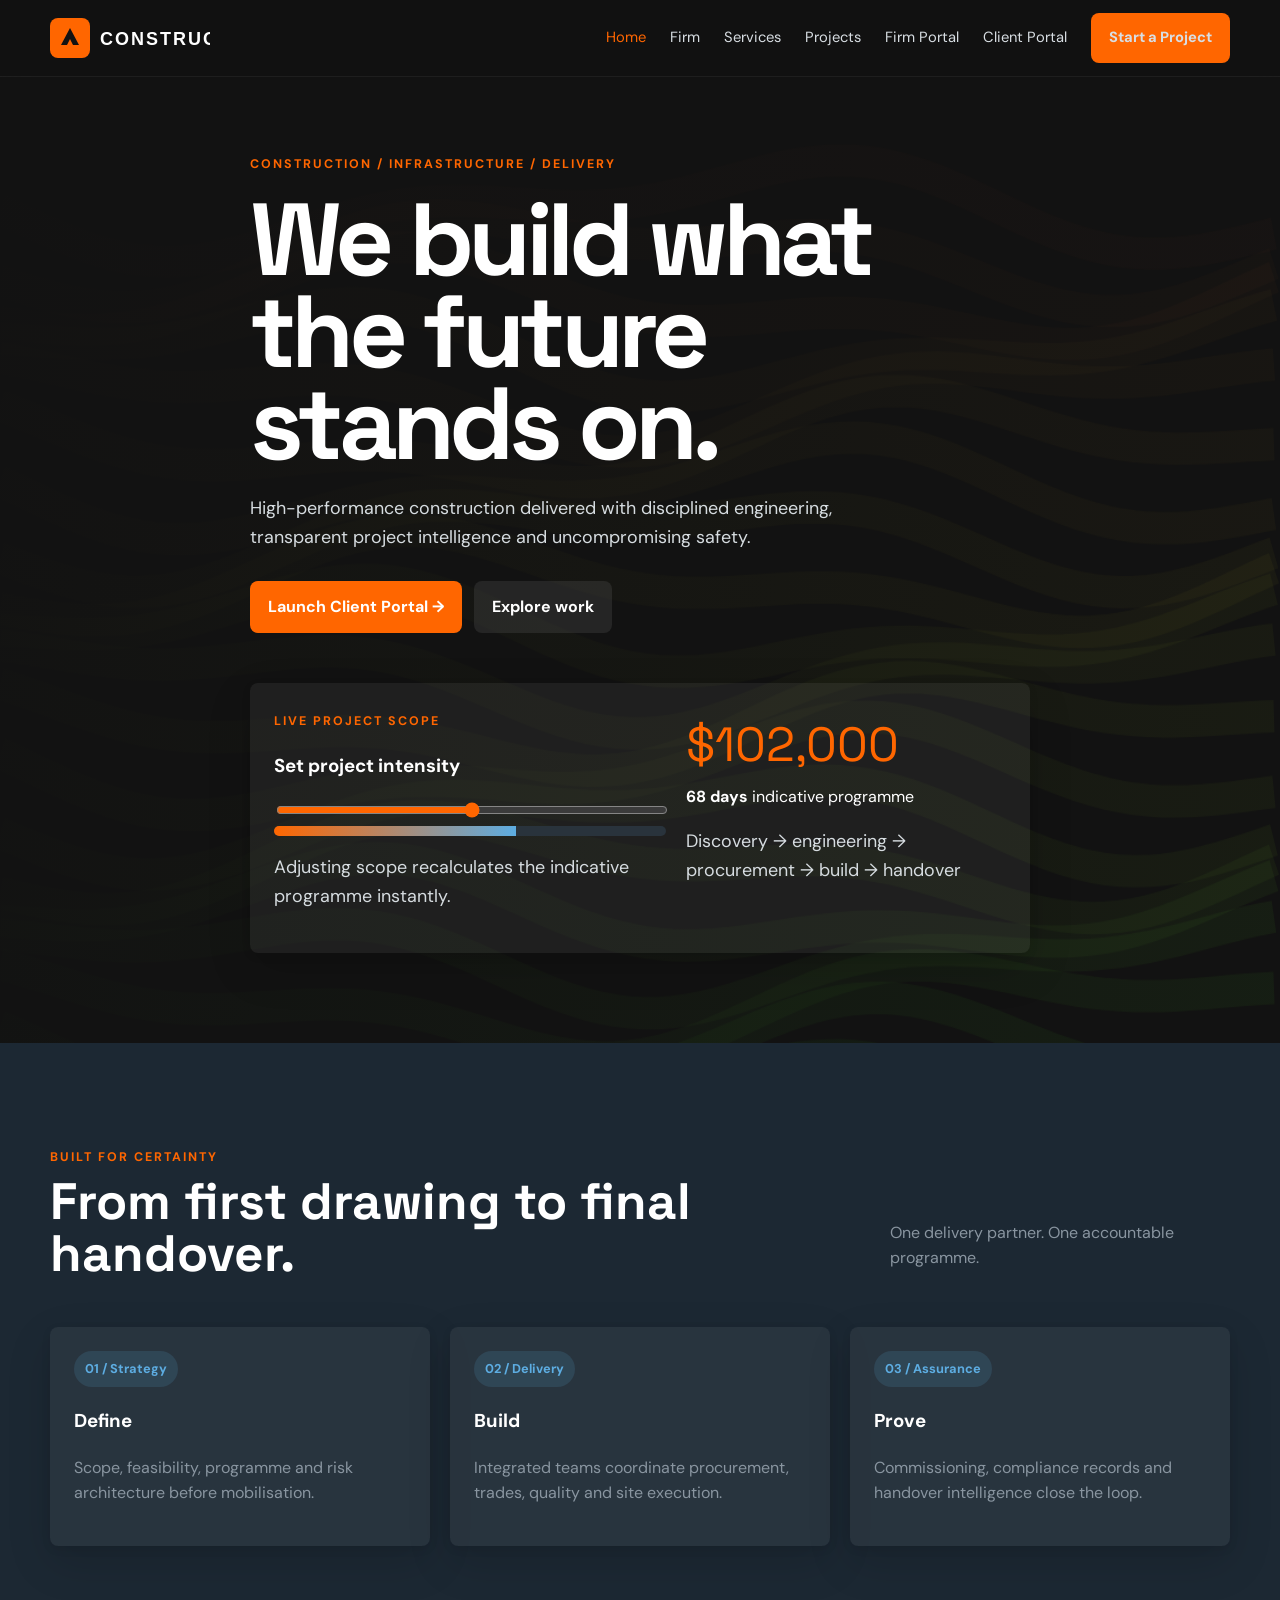
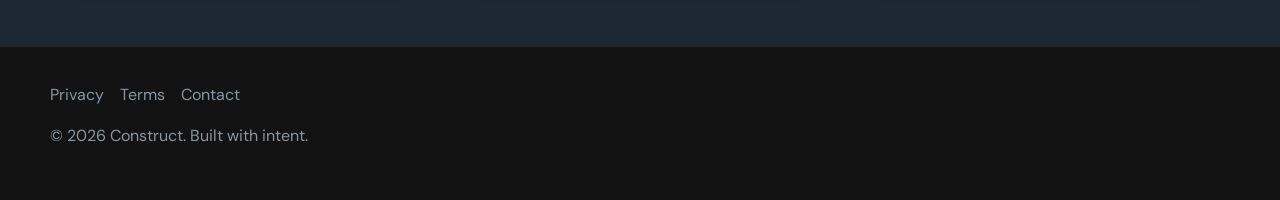
==== index.html @ 02c90cdf "Build index.html" ====
<!doctype html><html lang="en"><head><meta charset="utf-8"><meta name="viewport" content="width=device-width,initial-scale=1"><meta name="description" content="Premium construction, infrastructure and development delivery."><title>CONSTRUCT — Built With Intent</title><link rel="stylesheet" href="styles.css"></head><body><header class="site-header"><div class="container nav"><a class="logo" href="index.html"><img src="assets/logo.svg" width="160" height="40" alt="Construct"></a><button class="menu" aria-label="Open menu">☰</button><nav class="nav-links"><a class="active" href="index.html">Home</a><a href="about.html">Firm</a><a href="services.html">Services</a><a href="portfolio.html">Projects</a><a href="firm-portal.html">Firm Portal</a><a href="client-portal.html">Client Portal</a><a href="contact.html" class="btn btn-primary">Start a Project</a></nav></div></header><main><section class="hero"><canvas id="waterfall" aria-hidden="true"></canvas><div class="container hero-content"><span class="eyebrow">Construction / Infrastructure / Delivery</span><h1>We build what the future stands on.</h1><p>High-performance construction delivered with disciplined engineering, transparent project intelligence and uncompromising safety.</p><div class="actions"><a class="btn btn-primary" href="client-portal.html">Launch Client Portal →</a><a class="btn btn-ghost" href="portfolio.html">Explore work</a></div><div class="scope card"><div><span class="eyebrow">Live project scope</span><h3>Set project intensity</h3><input class="range" type="range" min="10" max="100" value="55" data-scope-range aria-label="Project intensity"><div class="phase-bar"><span data-scope-bar></span></div><p class="muted">Adjusting scope recalculates the indicative programme instantly.</p></div><div><div class="scope-output" data-scope-output>$102,000</div><div><strong data-scope-days>68 days</strong> indicative programme</div><p class="muted">Discovery → engineering → procurement → build → handover</p></div></div></div></section><section class="section charcoal"><div class="container"><div class="section-head"><div><span class="eyebrow">Built for certainty</span><h2>From first drawing to final handover.</h2></div><p class="muted">One delivery partner. One accountable programme.</p></div><div class="grid grid-3"><article class="card"><span class="badge">01 / Strategy</span><h3>Define</h3><p class="muted">Scope, feasibility, programme and risk architecture before mobilisation.</p></article><article class="card"><span class="badge">02 / Delivery</span><h3>Build</h3><p class="muted">Integrated teams coordinate procurement, trades, quality and site execution.</p></article><article class="card"><span class="badge">03 / Assurance</span><h3>Prove</h3><p class="muted">Commissioning, compliance records and handover intelligence close the loop.</p></article></div></div></section></main><footer><div class="container"><div class="footer-links"><a href="privacy-policy.html">Privacy</a><a href="terms-of-service.html">Terms</a><a href="contact.html">Contact</a></div><p>© 2026 Construct. Built with intent.</p></div></footer><script src="script.js"></script></body></html>
---- styles.css ----
@import url('https://fonts.googleapis.com/css2?family=DM+Sans:wght@400;500;600;700&family=Space+Grotesk:wght@500;600;700&display=swap');
:root{--orange:#ff6600;--blue:#5dade2;--ink:#121212;--charcoal:#1c2833;--soft:#f4f6f9;--white:#fff;--muted:#aab4be;--radius:8px;--shadow:0 16px 45px rgba(0,0,0,.14),0 3px 10px rgba(0,0,0,.08);--ease:cubic-bezier(.2,.8,.2,1)}
*{box-sizing:border-box}html{scroll-behavior:smooth}body{margin:0;font-family:"DM Sans",system-ui,sans-serif;background:var(--ink);color:var(--white);line-height:1.6}a{color:inherit;text-decoration:none}button,input,select,textarea{font:inherit}button{cursor:pointer;border:0}.container{width:min(1180px,calc(100% - 40px));margin:auto}.site-header{position:fixed;z-index:50;top:0;left:0;right:0;background:rgba(18,18,18,.76);backdrop-filter:blur(16px);border-bottom:1px solid rgba(255,255,255,.06)}.nav{height:76px;display:flex;align-items:center;justify-content:space-between}.logo{display:flex;align-items:center;gap:10px;font-family:"Space Grotesk";font-weight:700;letter-spacing:.08em}.logo-mark{width:34px;height:34px;border-radius:8px;background:var(--orange);display:grid;place-items:center;color:#111;font-weight:800}.nav-links{display:flex;gap:24px;align-items:center}.nav-links a{font-size:.92rem;color:#d8dee3;transition:.25s}.nav-links a:hover,.nav-links a.active{color:var(--orange)}.menu{display:none;background:none;color:white;font-size:26px}.btn{display:inline-flex;align-items:center;justify-content:center;gap:9px;padding:13px 18px;border-radius:8px;font-weight:700;transition:transform .25s var(--ease),box-shadow .25s,background .25s}.btn:hover{transform:translateY(-2px);box-shadow:var(--shadow)}.btn-primary{background:var(--orange);color:#fff}.btn-secondary{background:var(--blue);color:#102030}.btn-ghost{background:rgba(255,255,255,.08);color:#fff}.hero{min-height:100vh;padding:150px 0 90px;position:relative;overflow:hidden;display:flex;align-items:center}.hero canvas{position:absolute;inset:0;width:100%;height:100%;opacity:.72}.hero:after{content:"";position:absolute;inset:0;background:linear-gradient(90deg,rgba(18,18,18,.94),rgba(18,18,18,.62),rgba(18,18,18,.28));pointer-events:none}.hero-content{position:relative;z-index:2;max-width:780px}.eyebrow{text-transform:uppercase;letter-spacing:.16em;color:var(--orange);font-size:.78rem;font-weight:700}.hero h1{font-family:"Space Grotesk";font-size:clamp(3.4rem,8vw,7.2rem);line-height:.9;letter-spacing:-.055em;margin:18px 0 24px}.hero p{max-width:650px;color:#d6dce0;font-size:1.12rem}.actions{display:flex;gap:12px;flex-wrap:wrap;margin-top:30px}.section{padding:100px 0}.section-head{display:flex;justify-content:space-between;gap:30px;align-items:end;margin-bottom:40px}.section h2{font-family:"Space Grotesk";font-size:clamp(2rem,4vw,3.5rem);line-height:1;margin:8px 0}.muted{color:#8995a0}.card{background:rgba(255,255,255,.055);border-radius:var(--radius);box-shadow:var(--shadow);padding:24px}.grid{display:grid;gap:20px}.grid-3{grid-template-columns:repeat(3,1fr)}.grid-4{grid-template-columns:repeat(4,1fr)}.stat{font-family:"Space Grotesk";font-size:2.2rem;font-weight:700}.scope{display:grid;grid-template-columns:1.1fr .9fr;gap:20px;margin-top:50px}.range{width:100%;accent-color:var(--orange)}.scope-output{font-size:3rem;font-family:"Space Grotesk";color:var(--orange)}.phase-bar{height:10px;border-radius:99px;background:#29333c;overflow:hidden}.phase-bar span{display:block;height:100%;background:linear-gradient(90deg,var(--orange),var(--blue));width:60%;transition:width .35s}.dark{background:var(--ink)}.light{background:var(--white);color:var(--charcoal)}.charcoal{background:var(--charcoal)}.mesh{background:radial-gradient(circle at 20% 20%,rgba(255,102,0,.24),transparent 28%),radial-gradient(circle at 80% 10%,rgba(93,173,226,.16),transparent 30%),linear-gradient(135deg,#1c2833,#121212 65%,#25160e)}.timeline{position:relative;display:grid;gap:24px}.timeline:before{content:"";position:absolute;left:14px;top:0;bottom:0;width:2px;background:#33404a}.timeline-item{position:relative;padding-left:52px}.timeline-dot{position:absolute;left:7px;top:5px;width:16px;height:16px;background:var(--orange);border-radius:50%;box-shadow:0 0 0 6px rgba(255,102,0,.13)}.people img{width:100%;aspect-ratio:1/1;object-fit:cover;border-radius:8px;filter:grayscale(1);transition:.4s}.people .card:hover img{filter:grayscale(0);transform:perspective(700px) rotateX(2deg) rotateY(-4deg) scale(1.02)}.badge{display:inline-flex;padding:8px 11px;border-radius:999px;background:rgba(93,173,226,.14);color:var(--blue);font-size:.8rem;font-weight:700}.package{position:relative}.package.featured{outline:2px solid var(--orange)}.price{font-family:"Space Grotesk";font-size:2.4rem;margin:18px 0}.accordion button{width:100%;text-align:left;background:transparent;color:inherit;padding:18px 0;border-bottom:1px solid rgba(255,255,255,.09);display:flex;justify-content:space-between}.panel{max-height:0;overflow:hidden;transition:max-height .35s ease}.panel p{color:#aeb8c0}.filters{display:flex;gap:8px;flex-wrap:wrap;margin-bottom:24px}.filter{padding:10px 14px;border-radius:999px;background:#eef1f4;color:#35404a}.filter.active{background:var(--orange);color:white}.portfolio-grid{display:grid;grid-template-columns:repeat(3,1fr);gap:18px}.project{border-radius:8px;overflow:hidden;background:white;box-shadow:var(--shadow);transition:.3s}.project.hide{display:none}.project img{width:100%;aspect-ratio:4/3;object-fit:cover;display:block}.project-body{padding:18px}.modal{position:fixed;inset:0;background:rgba(0,0,0,.8);display:none;place-items:center;z-index:100;padding:20px}.modal.open{display:grid}.modal-box{background:#fff;color:#1c2833;max-width:760px;width:100%;border-radius:8px;overflow:hidden;box-shadow:var(--shadow)}.modal-box img{width:100%;max-height:55vh;object-fit:cover}.modal-content{padding:24px}.portal{padding-top:76px;min-height:100vh}.split{display:grid;grid-template-columns:250px 1fr;min-height:calc(100vh - 76px)}.sidebar{background:#0c0c0c;padding:28px 18px}.sidebar a{display:block;padding:12px;border-radius:8px;color:#9da7af;margin:4px 0}.sidebar a.active,.sidebar a:hover{background:#1d252c;color:white}.workspace{background:var(--soft);color:var(--charcoal);padding:40px}.metric-grid{display:grid;grid-template-columns:repeat(4,1fr);gap:16px}.metric{background:#fff;border-radius:8px;padding:20px;box-shadow:0 8px 25px rgba(20,30,40,.07)}.metric strong{font:700 2rem "Space Grotesk"}.table{width:100%;border-collapse:collapse;background:#fff;border-radius:8px;overflow:hidden}.table th,.table td{text-align:left;padding:15px;border-bottom:1px solid #edf0f3}.status{padding:5px 9px;border-radius:999px;font-size:.75rem;font-weight:700;background:#e8f5ec;color:#278247}.client{background:#151b20}.stepper{display:flex;justify-content:space-between;gap:8px;position:relative;margin:30px 0 50px}.stepper:before{content:"";position:absolute;left:4%;right:4%;top:17px;height:3px;background:#303a43}.step{position:relative;z-index:1;text-align:center;flex:1}.step-dot{margin:auto;width:36px;height:36px;border-radius:50%;background:#303a43;display:grid;place-items:center;font-weight:700}.step.done .step-dot,.step.current .step-dot{background:var(--orange)}.dropzone{border:2px dashed #47535e;border-radius:8px;padding:45px;text-align:center;background:#1c2329}.file-row{display:flex;align-items:center;gap:12px;padding:12px 0}.file-progress{height:6px;background:#303a43;border-radius:99px;flex:1}.file-progress span{display:block;height:100%;width:72%;background:var(--blue);border-radius:99px}.form{display:grid;gap:15px}.form input,.form textarea,.form select{width:100%;padding:13px 14px;border-radius:8px;border:0;background:#fff;color:#1c2833}.form textarea{min-height:130px}.error{color:#ff9b70;font-size:.82rem;min-height:1.2em}.map{min-height:350px;border-radius:8px;background:linear-gradient(135deg,#27343e,#172028);position:relative;overflow:hidden}.map:before{content:"";position:absolute;inset:20% 8%;background:repeating-linear-gradient(35deg,transparent 0 32px,rgba(93,173,226,.16) 33px 35px),repeating-linear-gradient(125deg,transparent 0 46px,rgba(255,255,255,.06) 47px 49px);transform:rotate(-7deg)}.pin{position:absolute;left:58%;top:44%;width:22px;height:22px;border-radius:50% 50% 50% 0;background:var(--orange);transform:rotate(-45deg);box-shadow:0 0 0 10px rgba(255,102,0,.15)}footer{padding:35px 0;border-top:1px solid rgba(255,255,255,.08);color:#8995a0}.footer-links{display:flex;gap:16px;flex-wrap:wrap}.notice{padding:14px;border-radius:8px;background:rgba(255,102,0,.1);color:#ffad7f}.auth{max-width:480px;margin:70px auto}.error-page{min-height:100vh;display:grid;place-items:center;text-align:center}.error-code{font:700 clamp(6rem,20vw,13rem) "Space Grotesk";line-height:.8;color:var(--orange)}
@media(max-width:900px){.nav-links{position:fixed;top:76px;right:0;width:min(320px,85vw);height:calc(100vh - 76px);background:#101010;display:flex;flex-direction:column;align-items:stretch;padding:25px;transform:translateX(110%);transition:.3s}.nav-links.open{transform:none}.menu{display:block}.grid-3,.grid-4,.portfolio-grid,.metric-grid,.scope{grid-template-columns:1fr 1fr}.split{grid-template-columns:1fr}.sidebar{display:none}.hero h1{font-size:clamp(3rem,13vw,5.5rem)}}@media(max-width:620px){.container{width:min(100% - 28px,1180px)}.section{padding:70px 0}.section-head{display:block}.grid-3,.grid-4,.portfolio-grid,.metric-grid,.scope{grid-template-columns:1fr}.workspace{padding:24px 14px}.stepper{gap:2px}.step label{font-size:.7rem}.hero{padding-top:125px}.card{padding:18px}}
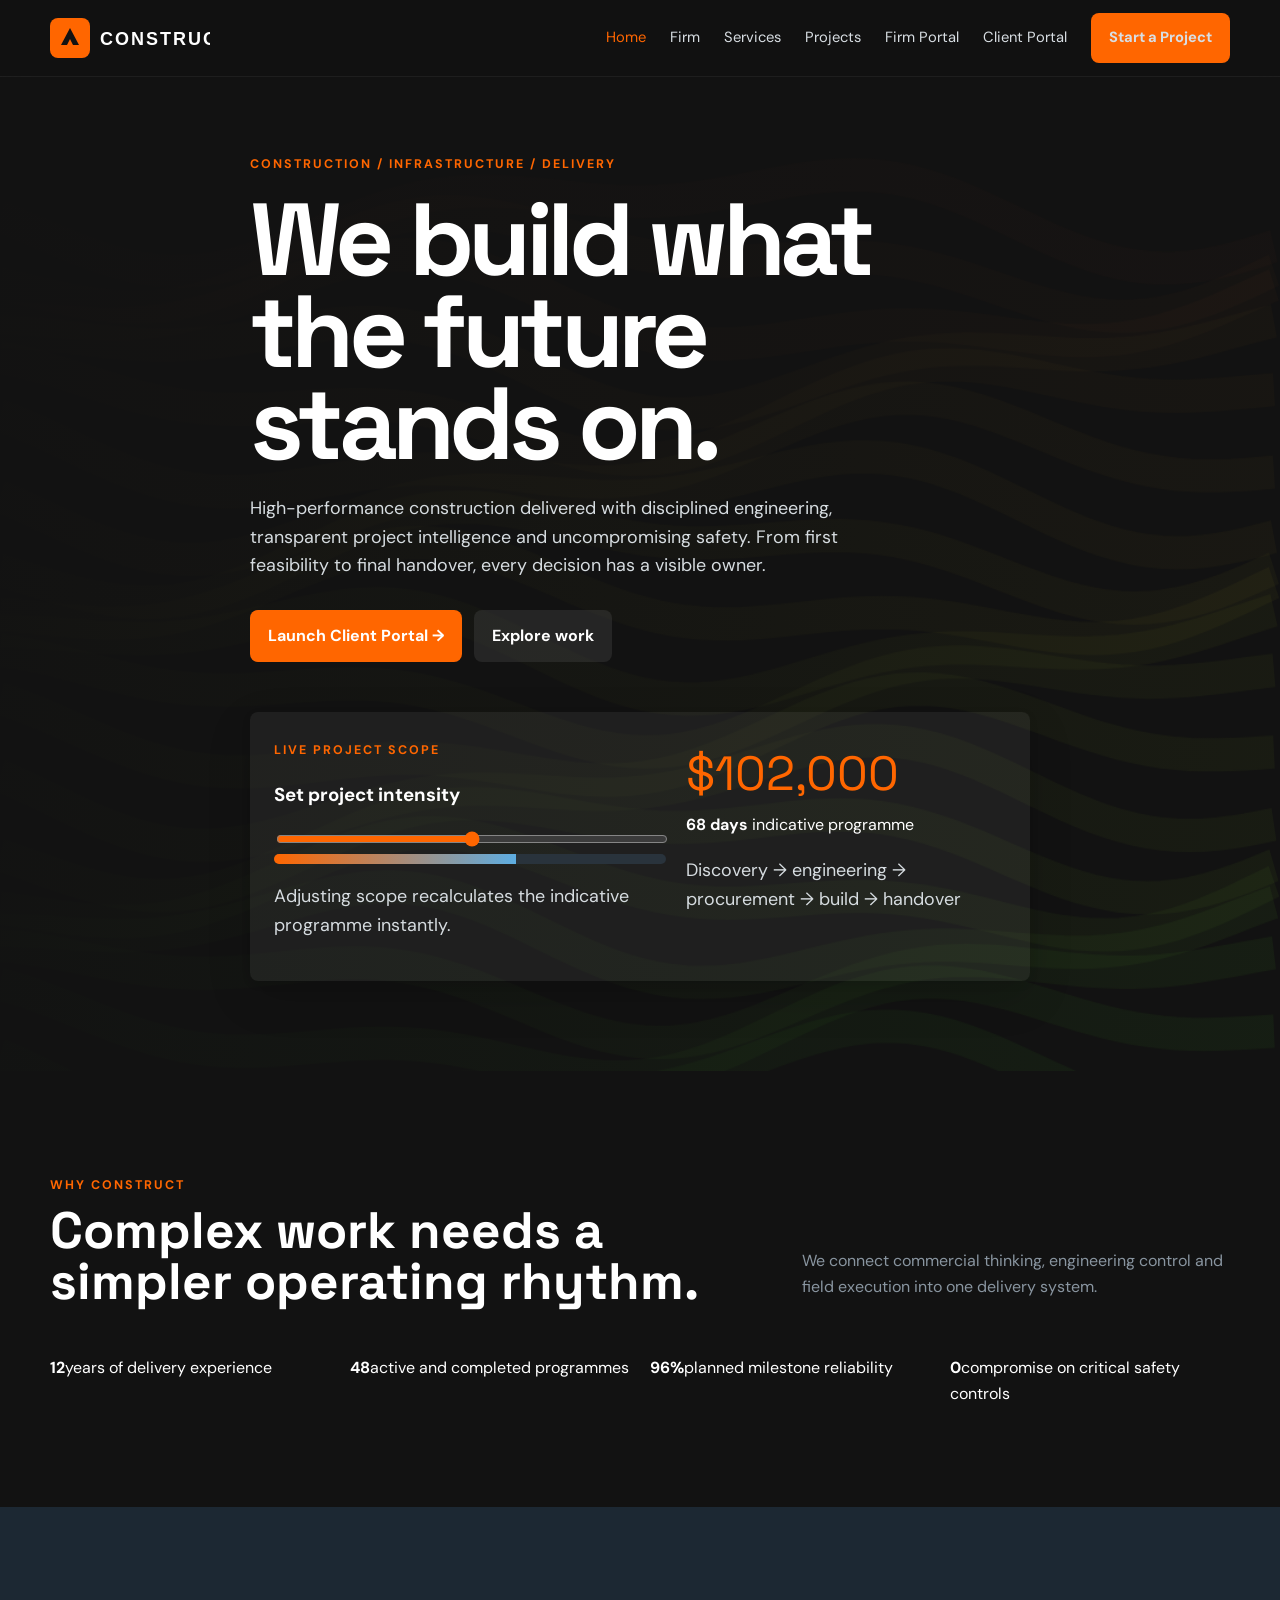
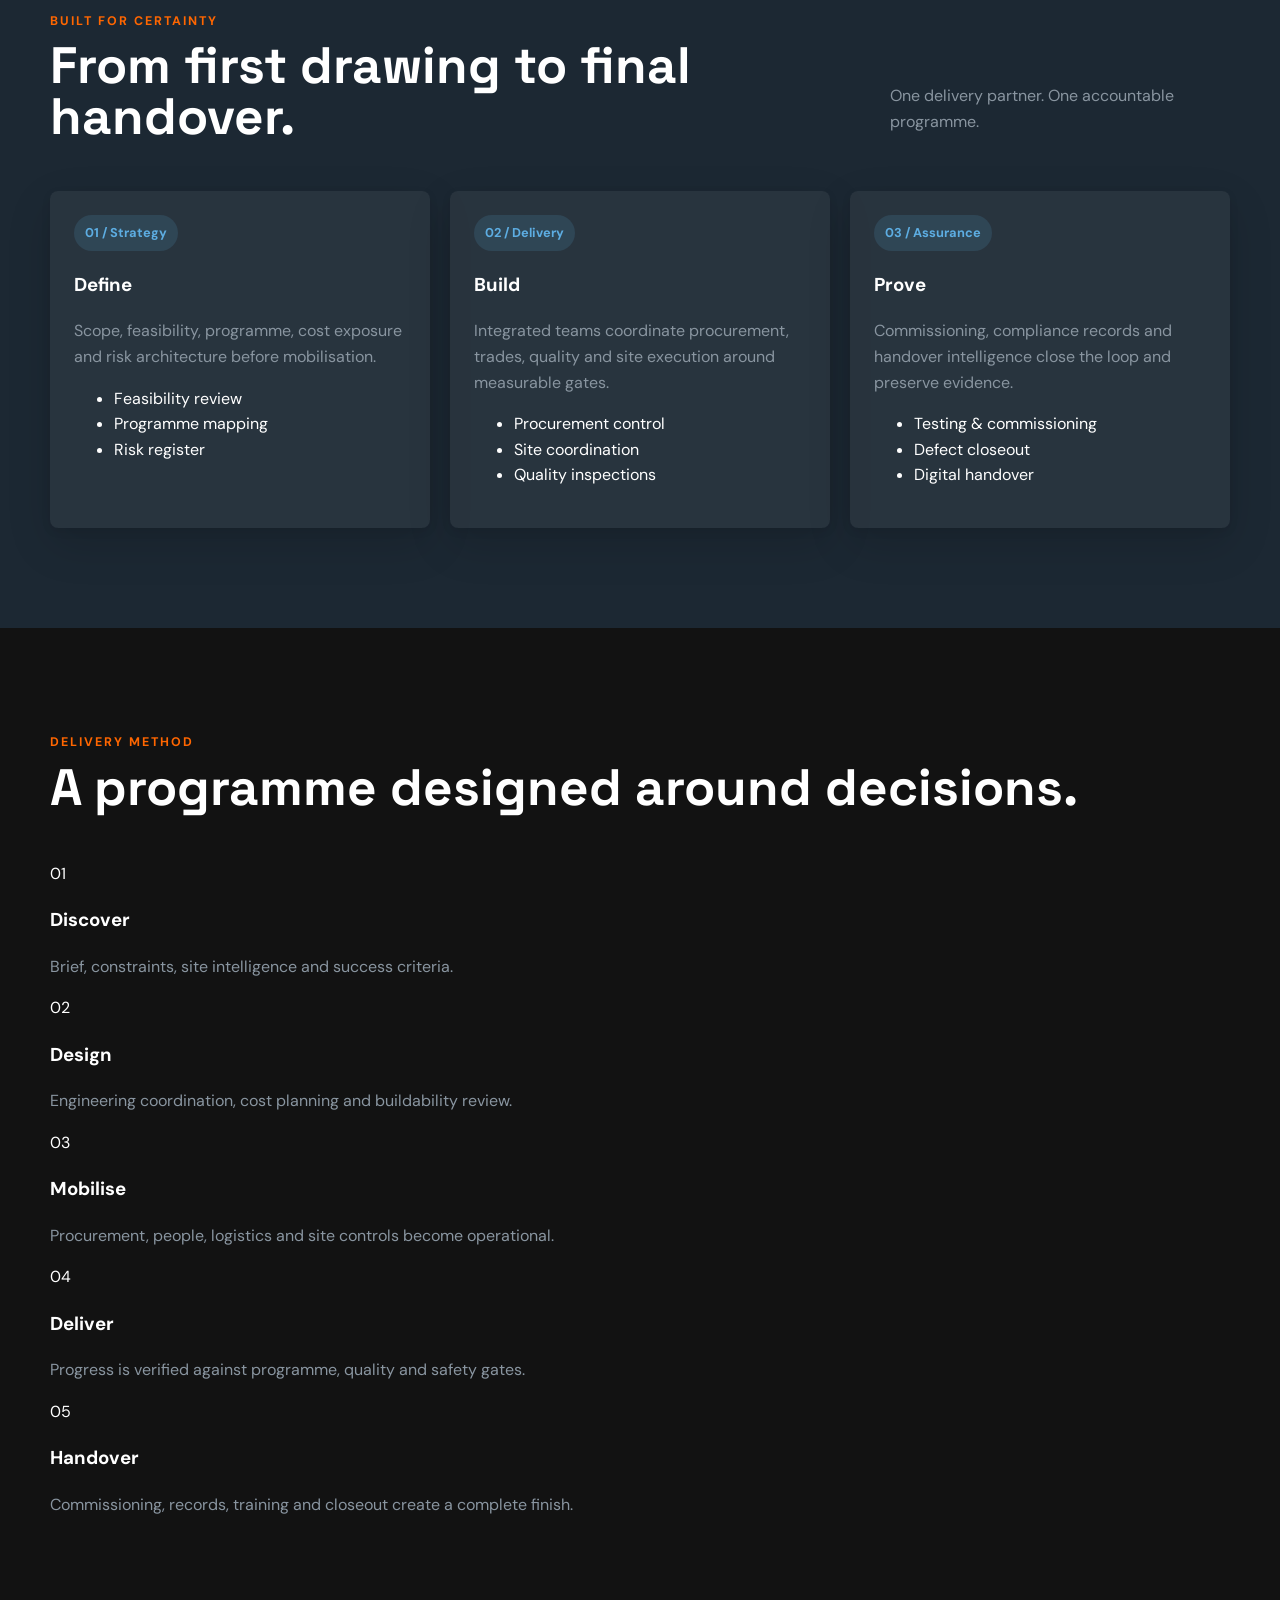
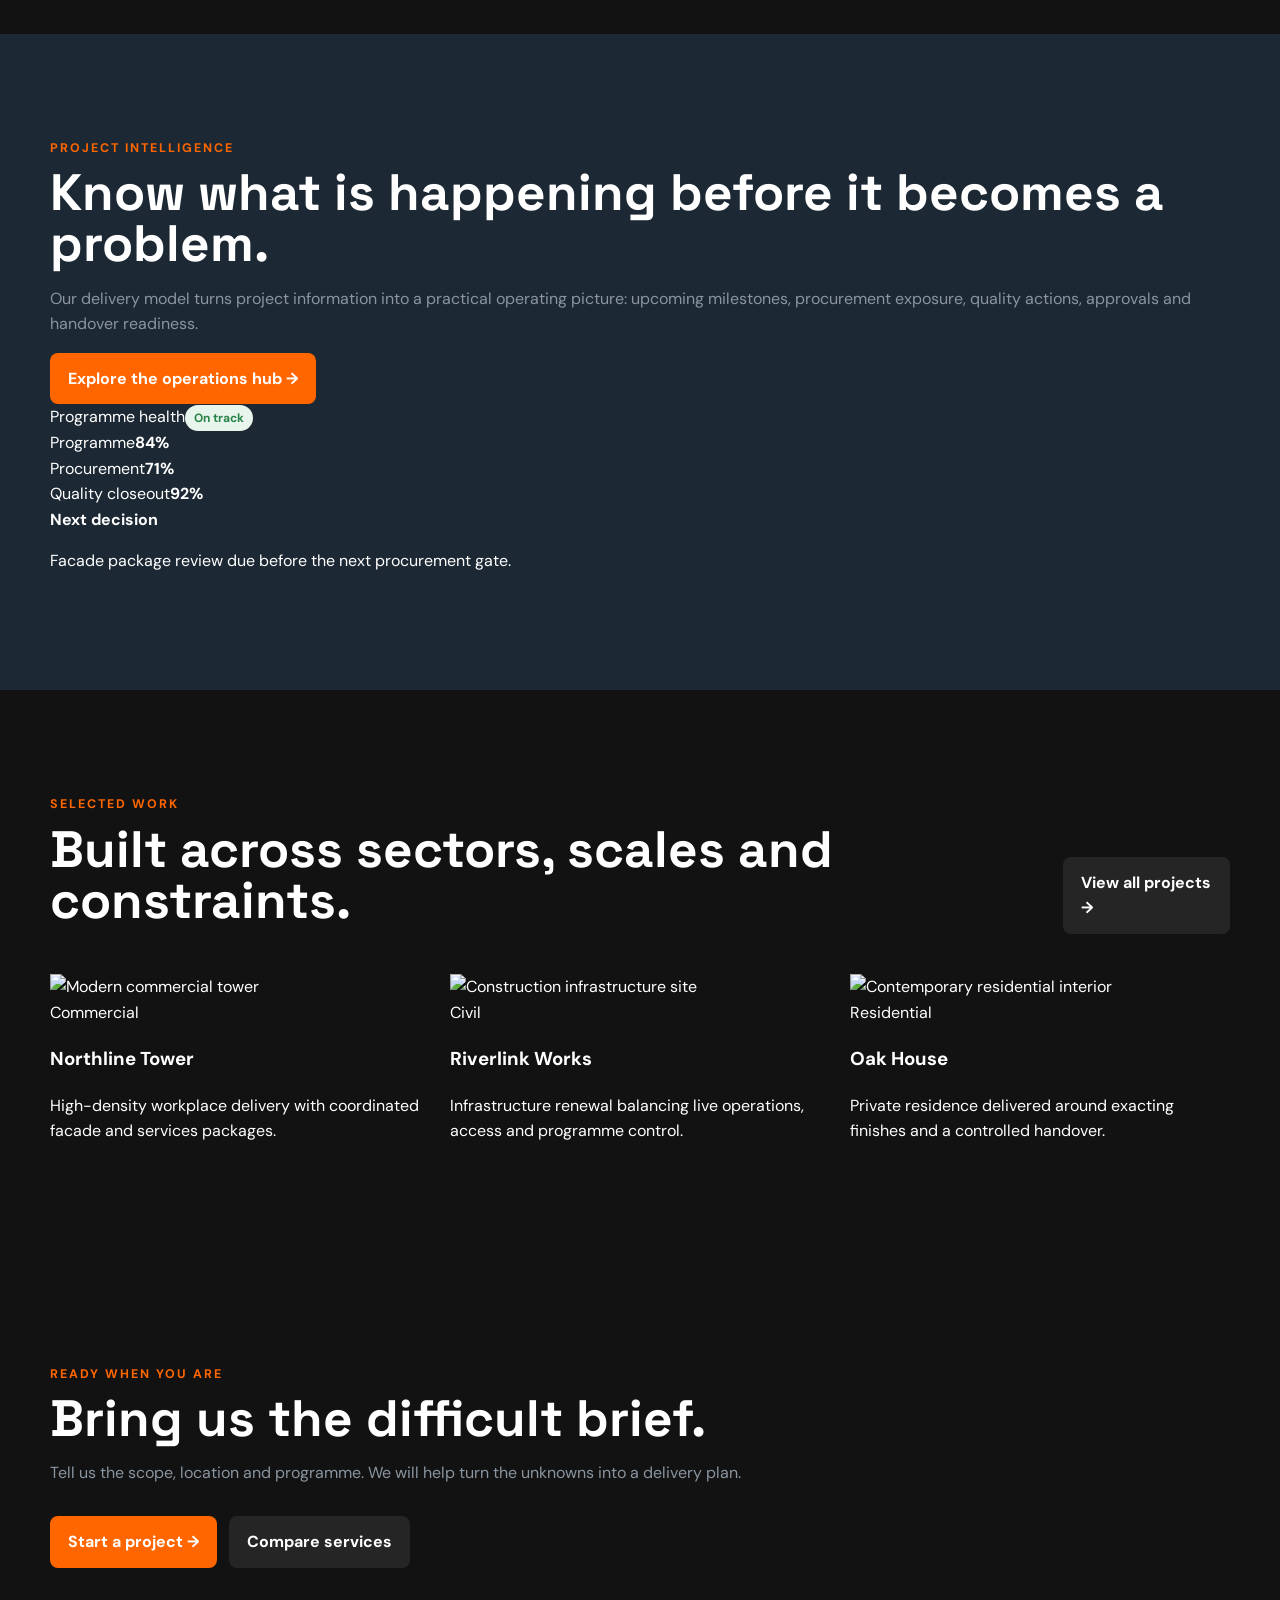
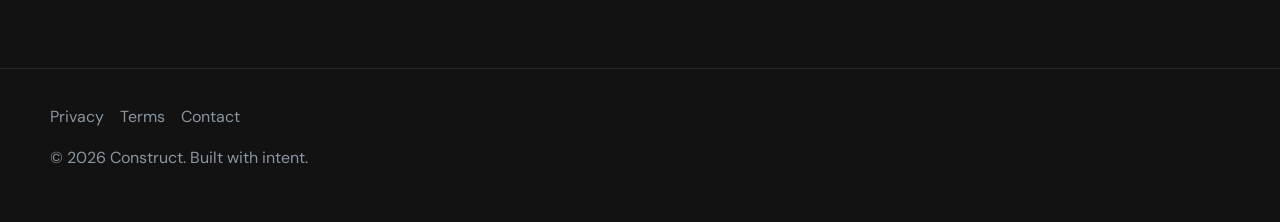
==== commit 5e11e583: "Expand index page with richer content and interactions" ====
--- a/index.html
+++ b/index.html
@@ -1 +1,21 @@
-<!doctype html><html lang="en"><head><meta charset="utf-8"><meta name="viewport" content="width=device-width,initial-scale=1"><meta name="description" content="Premium construction, infrastructure and development delivery."><title>CONSTRUCT — Built With Intent</title><link rel="stylesheet" href="styles.css"></head><body><header class="site-header"><div class="container nav"><a class="logo" href="index.html"><img src="assets/logo.svg" width="160" height="40" alt="Construct"></a><button class="menu" aria-label="Open menu">☰</button><nav class="nav-links"><a class="active" href="index.html">Home</a><a href="about.html">Firm</a><a href="services.html">Services</a><a href="portfolio.html">Projects</a><a href="firm-portal.html">Firm Portal</a><a href="client-portal.html">Client Portal</a><a href="contact.html" class="btn btn-primary">Start a Project</a></nav></div></header><main><section class="hero"><canvas id="waterfall" aria-hidden="true"></canvas><div class="container hero-content"><span class="eyebrow">Construction / Infrastructure / Delivery</span><h1>We build what the future stands on.</h1><p>High-performance construction delivered with disciplined engineering, transparent project intelligence and uncompromising safety.</p><div class="actions"><a class="btn btn-primary" href="client-portal.html">Launch Client Portal →</a><a class="btn btn-ghost" href="portfolio.html">Explore work</a></div><div class="scope card"><div><span class="eyebrow">Live project scope</span><h3>Set project intensity</h3><input class="range" type="range" min="10" max="100" value="55" data-scope-range aria-label="Project intensity"><div class="phase-bar"><span data-scope-bar></span></div><p class="muted">Adjusting scope recalculates the indicative programme instantly.</p></div><div><div class="scope-output" data-scope-output>$102,000</div><div><strong data-scope-days>68 days</strong> indicative programme</div><p class="muted">Discovery → engineering → procurement → build → handover</p></div></div></div></section><section class="section charcoal"><div class="container"><div class="section-head"><div><span class="eyebrow">Built for certainty</span><h2>From first drawing to final handover.</h2></div><p class="muted">One delivery partner. One accountable programme.</p></div><div class="grid grid-3"><article class="card"><span class="badge">01 / Strategy</span><h3>Define</h3><p class="muted">Scope, feasibility, programme and risk architecture before mobilisation.</p></article><article class="card"><span class="badge">02 / Delivery</span><h3>Build</h3><p class="muted">Integrated teams coordinate procurement, trades, quality and site execution.</p></article><article class="card"><span class="badge">03 / Assurance</span><h3>Prove</h3><p class="muted">Commissioning, compliance records and handover intelligence close the loop.</p></article></div></div></section></main><footer><div class="container"><div class="footer-links"><a href="privacy-policy.html">Privacy</a><a href="terms-of-service.html">Terms</a><a href="contact.html">Contact</a></div><p>© 2026 Construct. Built with intent.</p></div></footer><script src="script.js"></script></body></html>+<!doctype html>
+<html lang="en">
+<head><meta charset="utf-8"><meta name="viewport" content="width=device-width,initial-scale=1"><meta name="description" content="Premium construction, infrastructure and development delivery."><title>CONSTRUCT — Built With Intent</title><link rel="stylesheet" href="styles.css"></head>
+<body>
+<header class="site-header"><div class="container nav"><a class="logo" href="index.html"><img src="assets/logo.svg" width="160" height="40" alt="Construct"></a><button class="menu" aria-label="Open menu">☰</button><nav class="nav-links"><a class="active" href="index.html">Home</a><a href="about.html">Firm</a><a href="services.html">Services</a><a href="portfolio.html">Projects</a><a href="firm-portal.html">Firm Portal</a><a href="client-portal.html">Client Portal</a><a href="contact.html" class="btn btn-primary">Start a Project</a></nav></div></header>
+<main>
+<section class="hero"><canvas id="waterfall" aria-hidden="true"></canvas><div class="container hero-content"><span class="eyebrow">Construction / Infrastructure / Delivery</span><h1>We build what the future stands on.</h1><p>High-performance construction delivered with disciplined engineering, transparent project intelligence and uncompromising safety. From first feasibility to final handover, every decision has a visible owner.</p><div class="actions"><a class="btn btn-primary" href="client-portal.html">Launch Client Portal →</a><a class="btn btn-ghost" href="portfolio.html">Explore work</a></div><div class="scope card"><div><span class="eyebrow">Live project scope</span><h3>Set project intensity</h3><input class="range" type="range" min="10" max="100" value="55" data-scope-range aria-label="Project intensity"><div class="phase-bar"><span data-scope-bar></span></div><p class="muted">Adjusting scope recalculates the indicative programme instantly.</p></div><div><div class="scope-output" data-scope-output>$102,000</div><div><strong data-scope-days>68 days</strong> indicative programme</div><p class="muted">Discovery → engineering → procurement → build → handover</p></div></div></div></section>
+
+<section class="section"><div class="container"><div class="section-head"><div><span class="eyebrow">Why Construct</span><h2>Complex work needs a simpler operating rhythm.</h2></div><p class="muted">We connect commercial thinking, engineering control and field execution into one delivery system.</p></div><div class="grid grid-4 stat-grid"><article class="stat-card"><strong data-counter="12">12</strong><span>years of delivery experience</span></article><article class="stat-card"><strong data-counter="48">48</strong><span>active and completed programmes</span></article><article class="stat-card"><strong data-counter="96">96%</strong><span>planned milestone reliability</span></article><article class="stat-card"><strong data-counter="0">0</strong><span>compromise on critical safety controls</span></article></div></div></section>
+
+<section class="section charcoal"><div class="container"><div class="section-head"><div><span class="eyebrow">Built for certainty</span><h2>From first drawing to final handover.</h2></div><p class="muted">One delivery partner. One accountable programme.</p></div><div class="grid grid-3"><article class="card feature-card"><span class="badge">01 / Strategy</span><h3>Define</h3><p class="muted">Scope, feasibility, programme, cost exposure and risk architecture before mobilisation.</p><ul class="check-list"><li>Feasibility review</li><li>Programme mapping</li><li>Risk register</li></ul></article><article class="card feature-card"><span class="badge">02 / Delivery</span><h3>Build</h3><p class="muted">Integrated teams coordinate procurement, trades, quality and site execution around measurable gates.</p><ul class="check-list"><li>Procurement control</li><li>Site coordination</li><li>Quality inspections</li></ul></article><article class="card feature-card"><span class="badge">03 / Assurance</span><h3>Prove</h3><p class="muted">Commissioning, compliance records and handover intelligence close the loop and preserve evidence.</p><ul class="check-list"><li>Testing & commissioning</li><li>Defect closeout</li><li>Digital handover</li></ul></article></div></div></section>
+
+<section class="section"><div class="container"><div class="section-head"><div><span class="eyebrow">Delivery method</span><h2>A programme designed around decisions.</h2></div></div><div class="process-line"><article><span>01</span><h3>Discover</h3><p class="muted">Brief, constraints, site intelligence and success criteria.</p></article><article><span>02</span><h3>Design</h3><p class="muted">Engineering coordination, cost planning and buildability review.</p></article><article><span>03</span><h3>Mobilise</h3><p class="muted">Procurement, people, logistics and site controls become operational.</p></article><article><span>04</span><h3>Deliver</h3><p class="muted">Progress is verified against programme, quality and safety gates.</p></article><article><span>05</span><h3>Handover</h3><p class="muted">Commissioning, records, training and closeout create a complete finish.</p></article></div></div></section>
+
+<section class="section charcoal"><div class="container split-feature"><div><span class="eyebrow">Project intelligence</span><h2>Know what is happening before it becomes a problem.</h2><p class="muted">Our delivery model turns project information into a practical operating picture: upcoming milestones, procurement exposure, quality actions, approvals and handover readiness.</p><a class="btn btn-primary" href="firm-portal.html">Explore the operations hub →</a></div><div class="intelligence-card"><div class="intel-top"><span>Programme health</span><span class="status">On track</span></div><div class="intel-row"><span>Programme</span><strong>84%</strong></div><div class="mini-bar"><span style="width:84%"></span></div><div class="intel-row"><span>Procurement</span><strong>71%</strong></div><div class="mini-bar"><span style="width:71%"></span></div><div class="intel-row"><span>Quality closeout</span><strong>92%</strong></div><div class="mini-bar"><span style="width:92%"></span></div><div class="intel-alert"><strong>Next decision</strong><p>Facade package review due before the next procurement gate.</p></div></div></div></section>
+
+<section class="section"><div class="container"><div class="section-head"><div><span class="eyebrow">Selected work</span><h2>Built across sectors, scales and constraints.</h2></div><a class="btn btn-ghost dark-btn" href="portfolio.html">View all projects →</a></div><div class="grid grid-3 image-cards"><a class="image-card" href="portfolio.html"><img src="https://images.unsplash.com/photo-1486406146926-c627a92ad1ab?auto=format&fit=crop&w=1000&q=85" alt="Modern commercial tower"><div><span>Commercial</span><h3>Northline Tower</h3><p>High-density workplace delivery with coordinated facade and services packages.</p></div></a><a class="image-card" href="portfolio.html"><img src="https://images.unsplash.com/photo-1541888946425-d81bb19240f5?auto=format&fit=crop&w=1000&q=85" alt="Construction infrastructure site"><div><span>Civil</span><h3>Riverlink Works</h3><p>Infrastructure renewal balancing live operations, access and programme control.</p></div></a><a class="image-card" href="portfolio.html"><img src="https://images.unsplash.com/photo-1600607687939-ce8a6c25118c?auto=format&fit=crop&w=1000&q=85" alt="Contemporary residential interior"><div><span>Residential</span><h3>Oak House</h3><p>Private residence delivered around exacting finishes and a controlled handover.</p></div></a></div></div></section>
+
+<section class="section cta-section"><div class="container cta-card"><span class="eyebrow">Ready when you are</span><h2>Bring us the difficult brief.</h2><p class="muted">Tell us the scope, location and programme. We will help turn the unknowns into a delivery plan.</p><div class="actions"><a class="btn btn-primary" href="contact.html">Start a project →</a><a class="btn btn-ghost" href="services.html">Compare services</a></div></div></section>
+</main>
+<footer><div class="container"><div class="footer-links"><a href="privacy-policy.html">Privacy</a><a href="terms-of-service.html">Terms</a><a href="contact.html">Contact</a></div><p>© 2026 Construct. Built with intent.</p></div></footer><script src="script.js"></script></body></html>
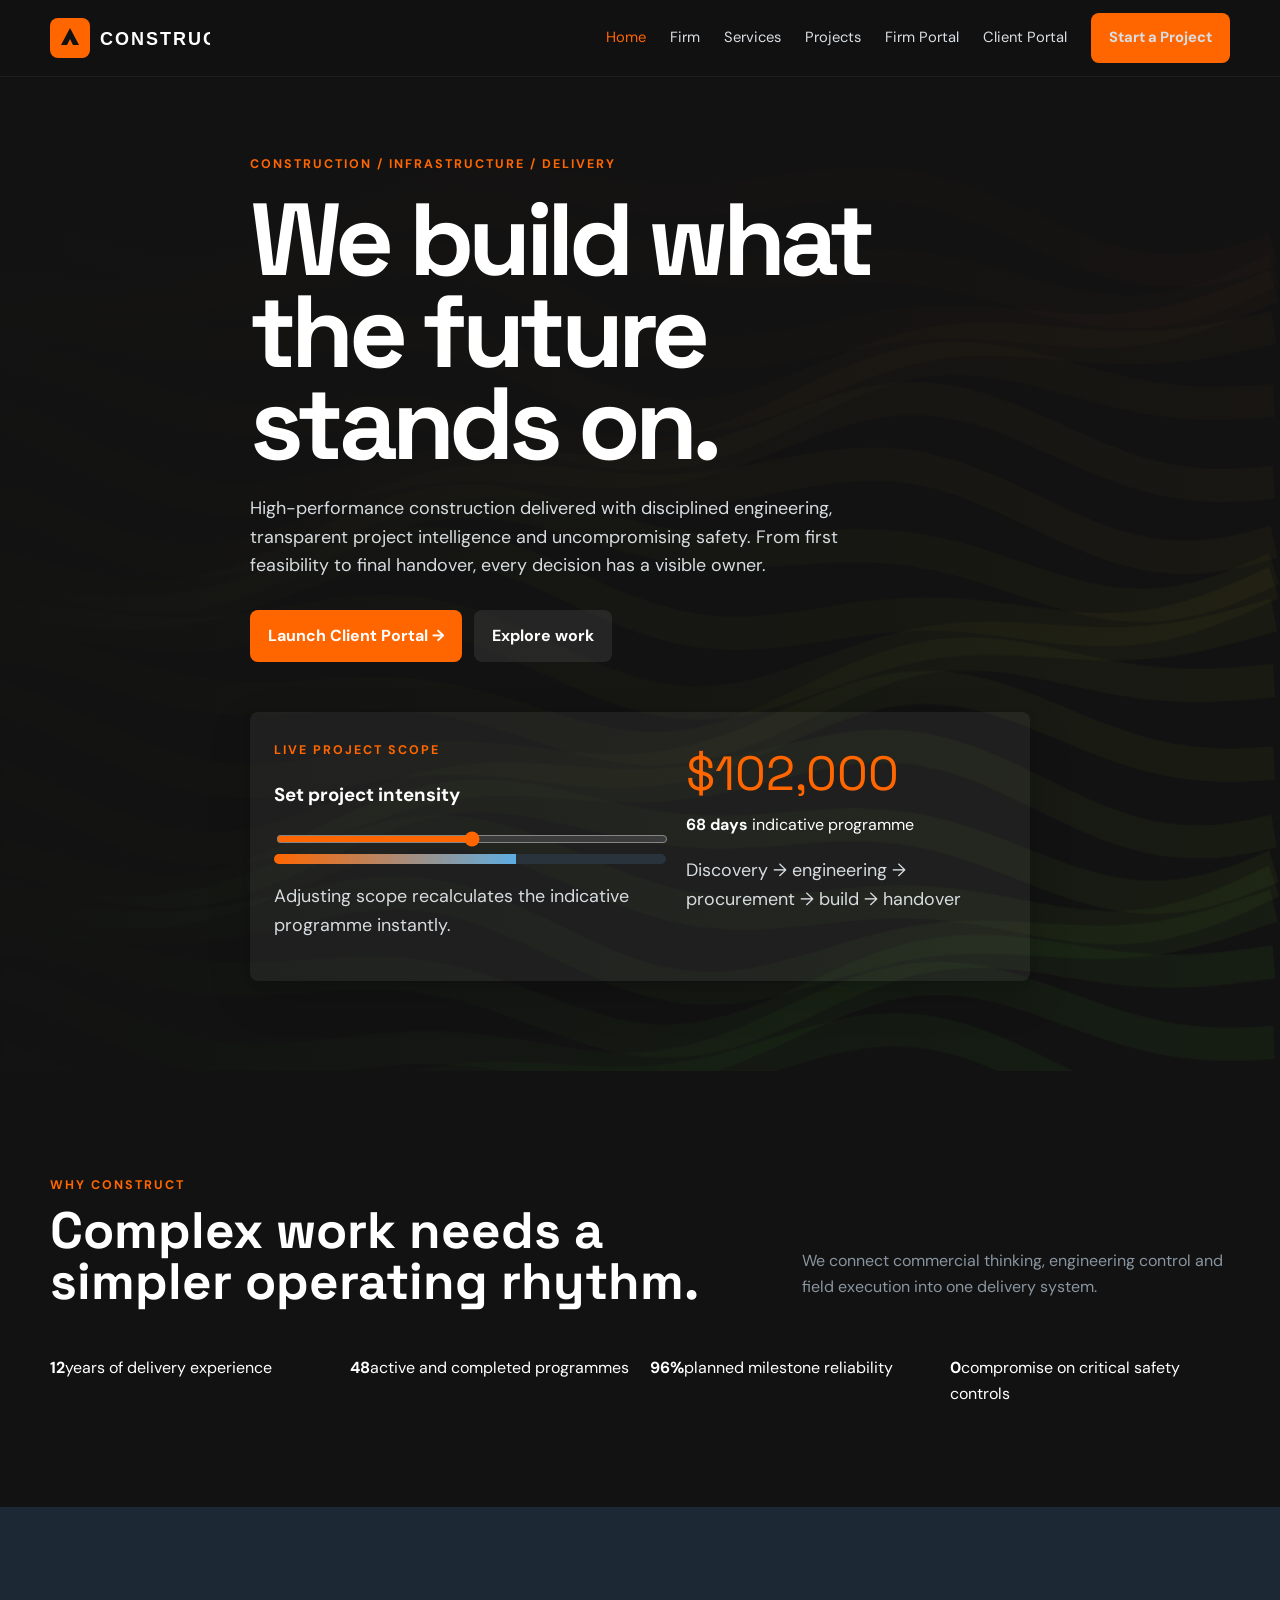
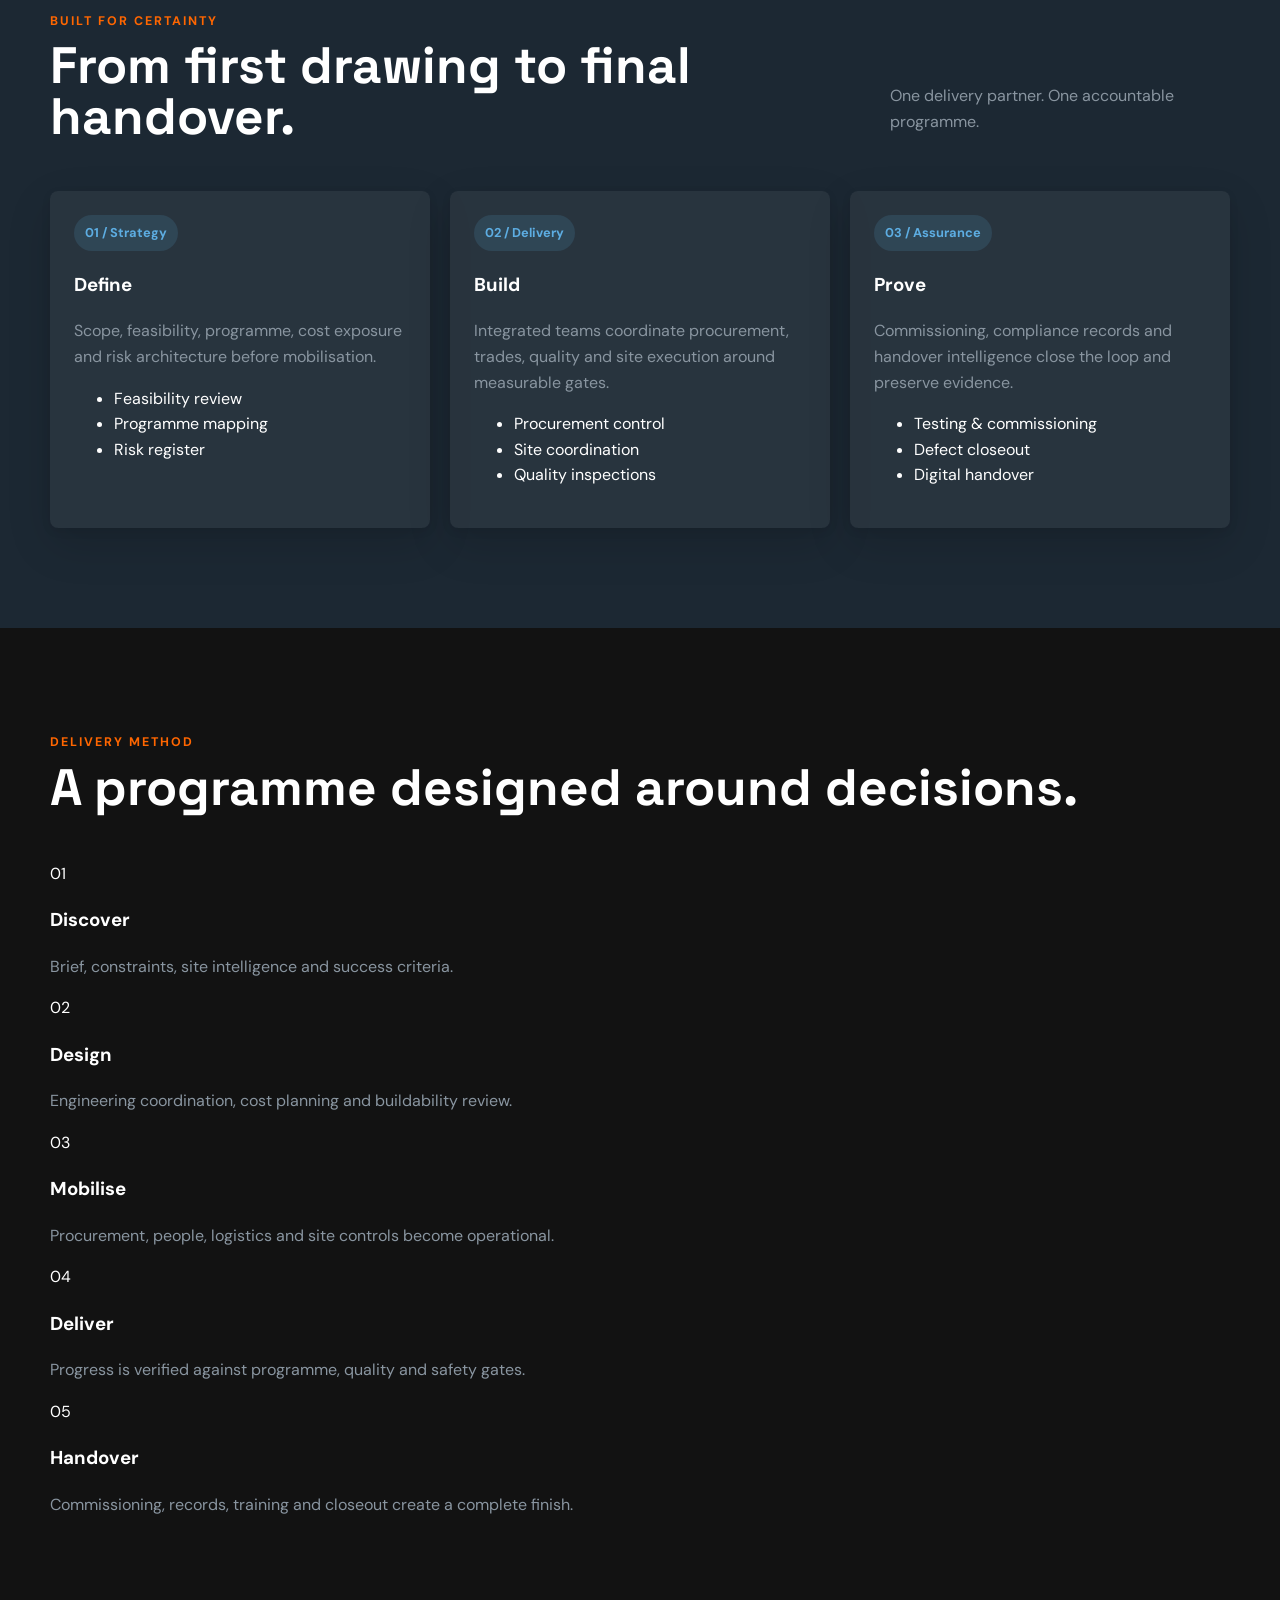
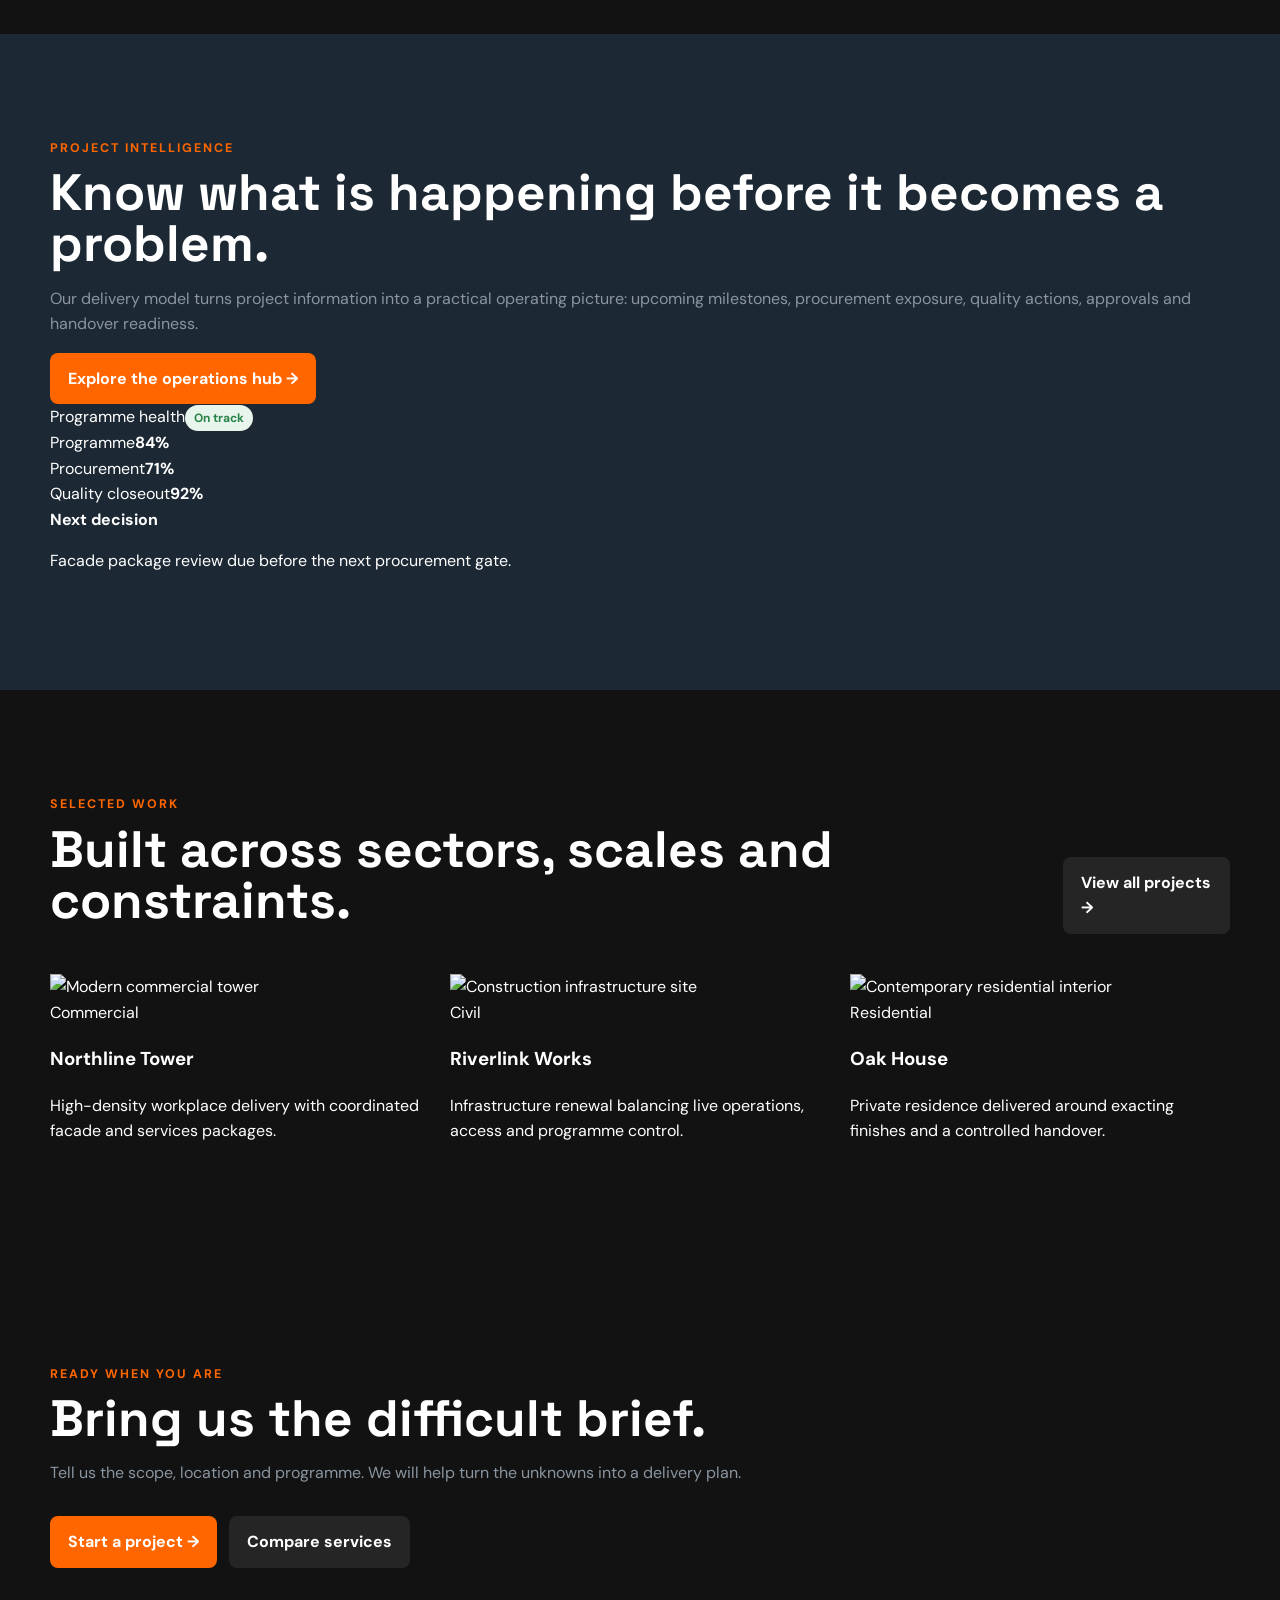
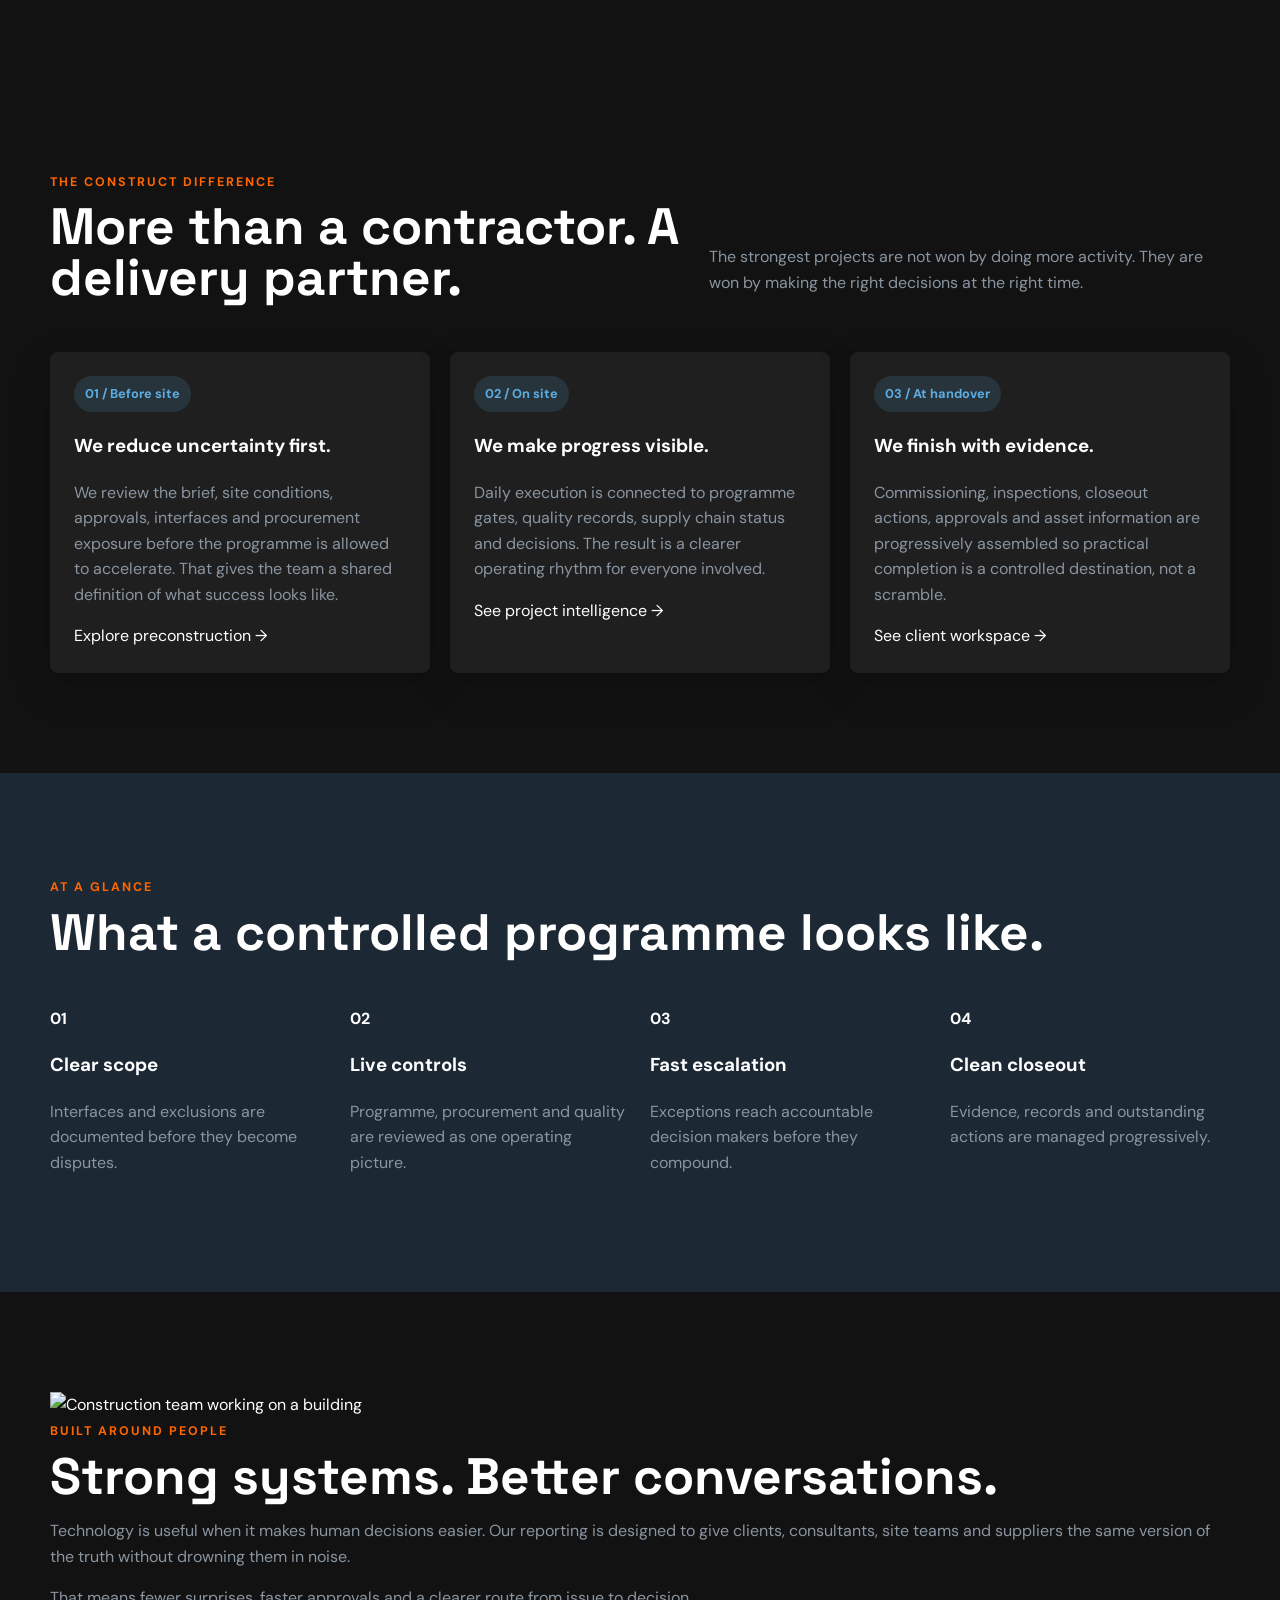
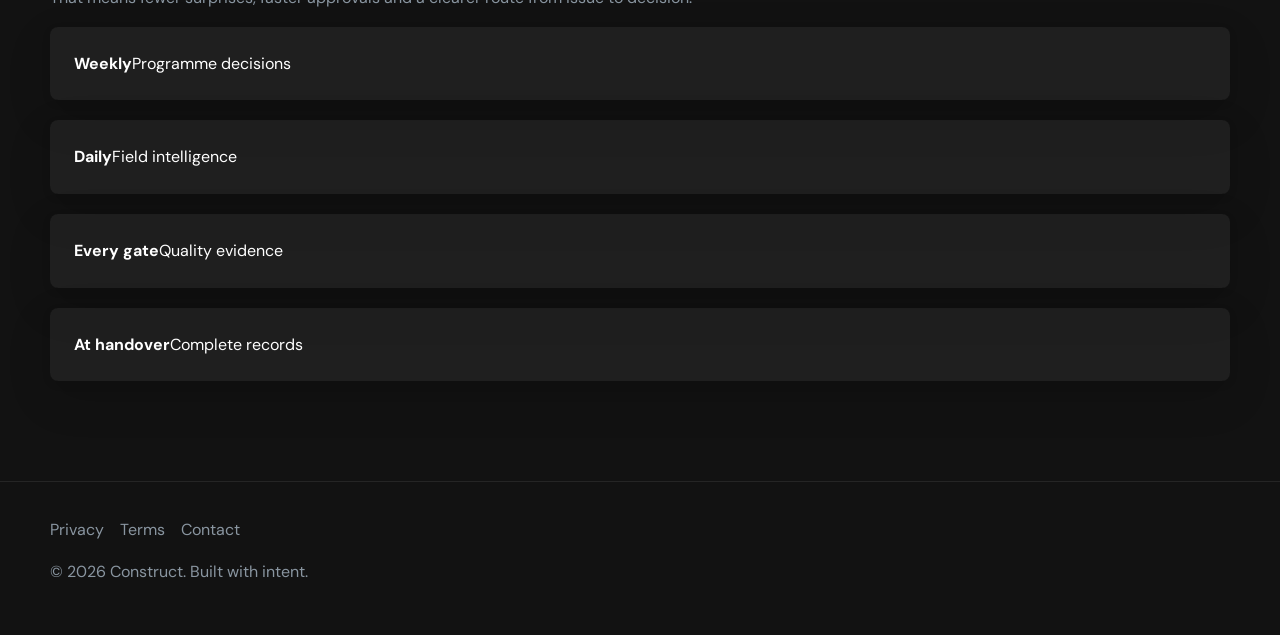
==== commit b49cb0dd: "Expand index.html with deeper project content" ====
--- a/index.html
+++ b/index.html
@@ -17,5 +17,9 @@
 <section class="section"><div class="container"><div class="section-head"><div><span class="eyebrow">Selected work</span><h2>Built across sectors, scales and constraints.</h2></div><a class="btn btn-ghost dark-btn" href="portfolio.html">View all projects →</a></div><div class="grid grid-3 image-cards"><a class="image-card" href="portfolio.html"><img src="https://images.unsplash.com/photo-1486406146926-c627a92ad1ab?auto=format&fit=crop&w=1000&q=85" alt="Modern commercial tower"><div><span>Commercial</span><h3>Northline Tower</h3><p>High-density workplace delivery with coordinated facade and services packages.</p></div></a><a class="image-card" href="portfolio.html"><img src="https://images.unsplash.com/photo-1541888946425-d81bb19240f5?auto=format&fit=crop&w=1000&q=85" alt="Construction infrastructure site"><div><span>Civil</span><h3>Riverlink Works</h3><p>Infrastructure renewal balancing live operations, access and programme control.</p></div></a><a class="image-card" href="portfolio.html"><img src="https://images.unsplash.com/photo-1600607687939-ce8a6c25118c?auto=format&fit=crop&w=1000&q=85" alt="Contemporary residential interior"><div><span>Residential</span><h3>Oak House</h3><p>Private residence delivered around exacting finishes and a controlled handover.</p></div></a></div></div></section>
 
 <section class="section cta-section"><div class="container cta-card"><span class="eyebrow">Ready when you are</span><h2>Bring us the difficult brief.</h2><p class="muted">Tell us the scope, location and programme. We will help turn the unknowns into a delivery plan.</p><div class="actions"><a class="btn btn-primary" href="contact.html">Start a project →</a><a class="btn btn-ghost" href="services.html">Compare services</a></div></div></section>
+
+<section class="section"><div class="container"><div class="section-head"><div><span class="eyebrow">The Construct difference</span><h2>More than a contractor. A delivery partner.</h2></div><p class="muted">The strongest projects are not won by doing more activity. They are won by making the right decisions at the right time.</p></div><div class="grid grid-3 narrative-grid"><article class="card narrative-card"><span class="badge">01 / Before site</span><h3>We reduce uncertainty first.</h3><p class="muted">We review the brief, site conditions, approvals, interfaces and procurement exposure before the programme is allowed to accelerate. That gives the team a shared definition of what success looks like.</p><a href="services.html" class="text-button">Explore preconstruction →</a></article><article class="card narrative-card"><span class="badge">02 / On site</span><h3>We make progress visible.</h3><p class="muted">Daily execution is connected to programme gates, quality records, supply chain status and decisions. The result is a clearer operating rhythm for everyone involved.</p><a href="firm-portal.html" class="text-button">See project intelligence →</a></article><article class="card narrative-card"><span class="badge">03 / At handover</span><h3>We finish with evidence.</h3><p class="muted">Commissioning, inspections, closeout actions, approvals and asset information are progressively assembled so practical completion is a controlled destination, not a scramble.</p><a href="client-portal.html" class="text-button">See client workspace →</a></article></div></div></section>
+<section class="section charcoal"><div class="container"><div class="section-head"><div><span class="eyebrow">At a glance</span><h2>What a controlled programme looks like.</h2></div></div><div class="grid grid-4 metric-story"><div><strong>01</strong><h3>Clear scope</h3><p class="muted">Interfaces and exclusions are documented before they become disputes.</p></div><div><strong>02</strong><h3>Live controls</h3><p class="muted">Programme, procurement and quality are reviewed as one operating picture.</p></div><div><strong>03</strong><h3>Fast escalation</h3><p class="muted">Exceptions reach accountable decision makers before they compound.</p></div><div><strong>04</strong><h3>Clean closeout</h3><p class="muted">Evidence, records and outstanding actions are managed progressively.</p></div></div></div></section>
+<section class="section"><div class="container split-feature image-feature"><div class="feature-image"><img src="https://images.unsplash.com/photo-1504307651254-35680f356dfd?auto=format&fit=crop&w=1200&q=85" loading="lazy" alt="Construction team working on a building"></div><div><span class="eyebrow">Built around people</span><h2>Strong systems. Better conversations.</h2><p class="muted">Technology is useful when it makes human decisions easier. Our reporting is designed to give clients, consultants, site teams and suppliers the same version of the truth without drowning them in noise.</p><p class="muted">That means fewer surprises, faster approvals and a clearer route from issue to decision.</p><div class="grid grid-2 mini-values"><div class="card"><strong>Weekly</strong><span>Programme decisions</span></div><div class="card"><strong>Daily</strong><span>Field intelligence</span></div><div class="card"><strong>Every gate</strong><span>Quality evidence</span></div><div class="card"><strong>At handover</strong><span>Complete records</span></div></div></div></div></section>
 </main>
 <footer><div class="container"><div class="footer-links"><a href="privacy-policy.html">Privacy</a><a href="terms-of-service.html">Terms</a><a href="contact.html">Contact</a></div><p>© 2026 Construct. Built with intent.</p></div></footer><script src="script.js"></script></body></html>
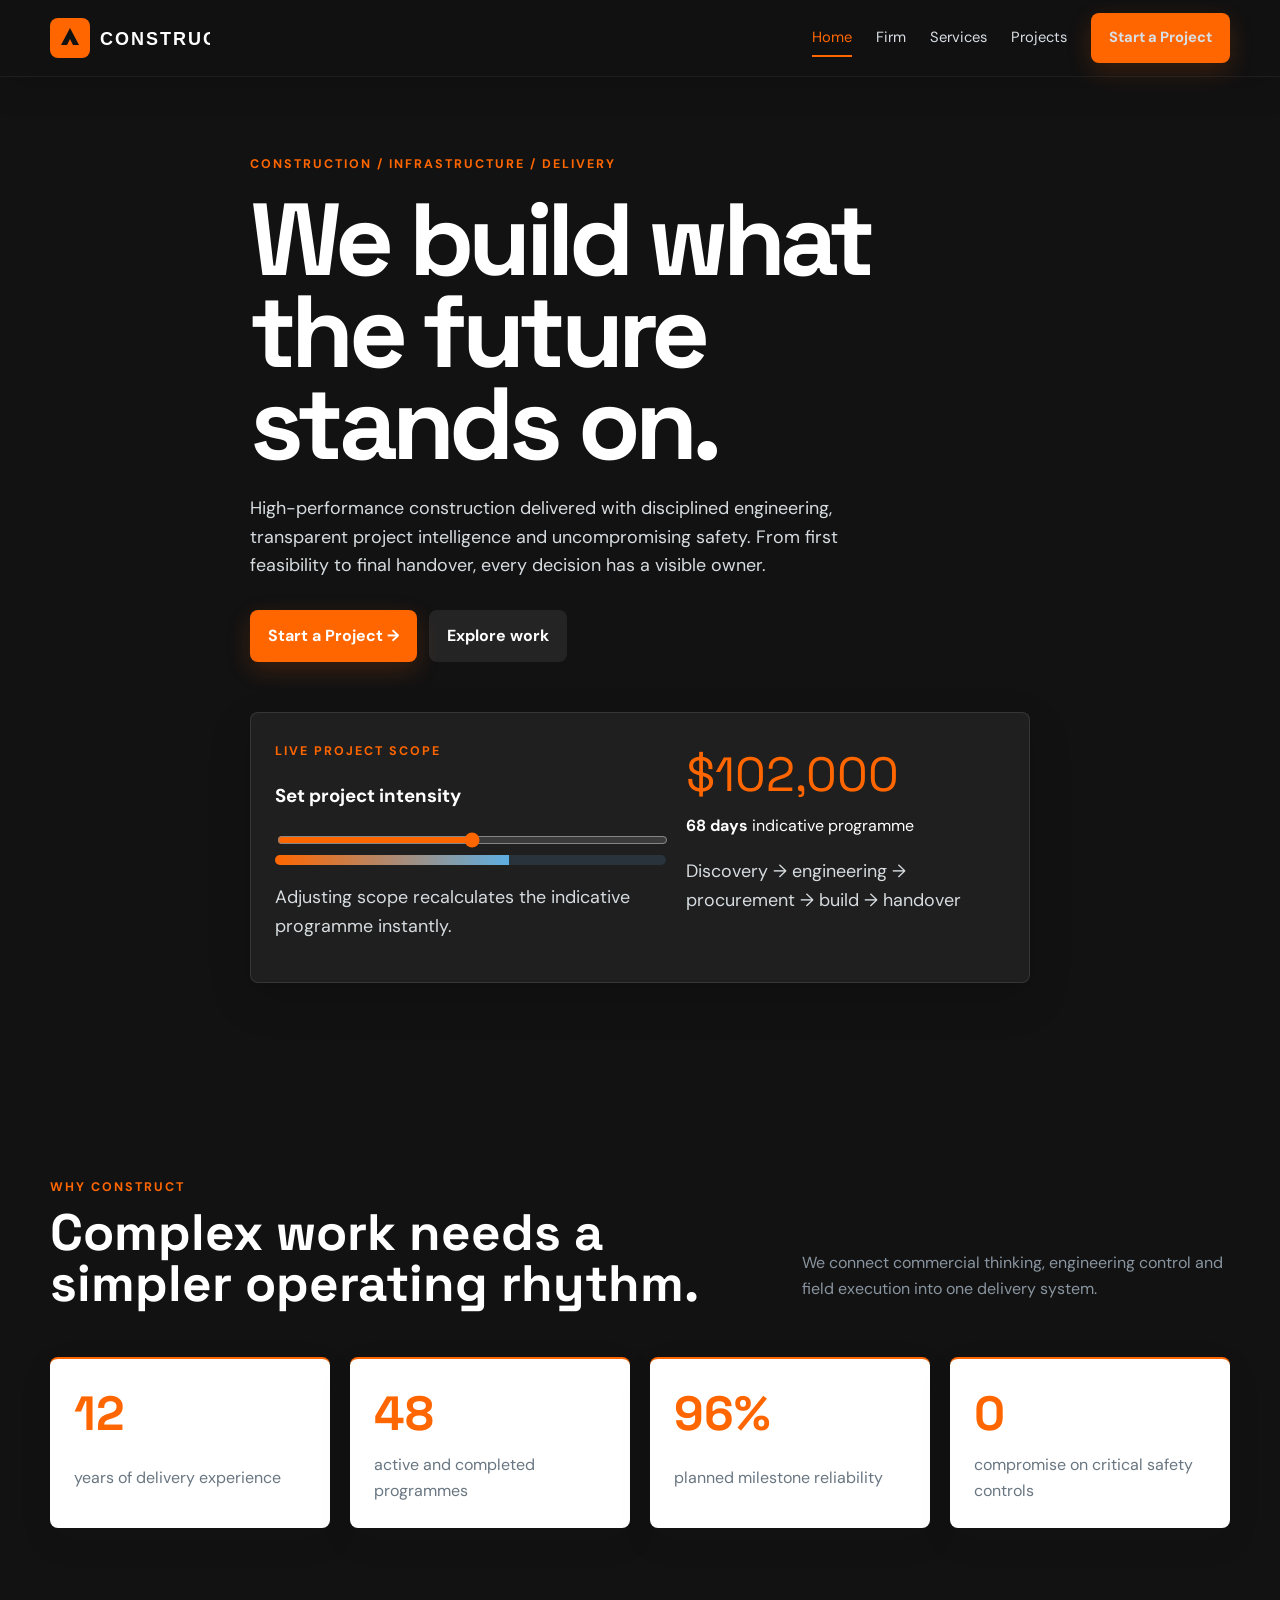
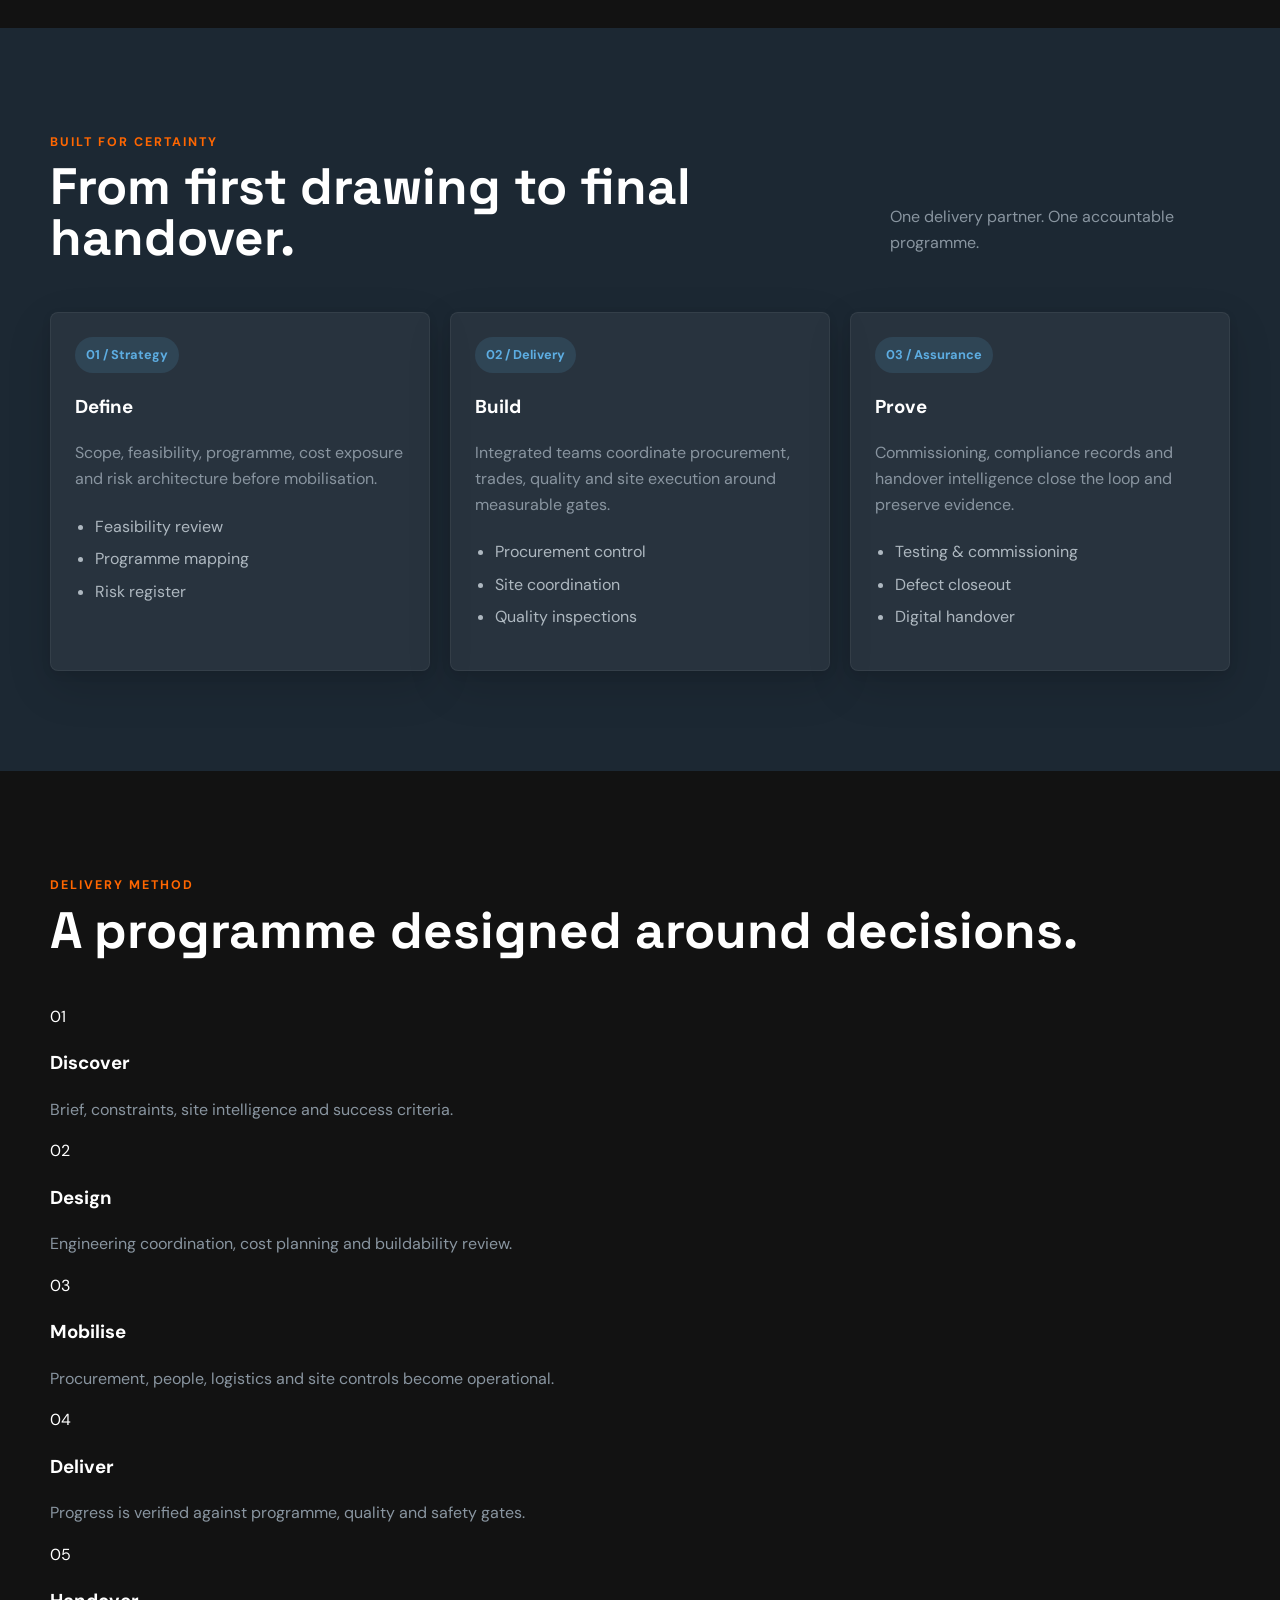
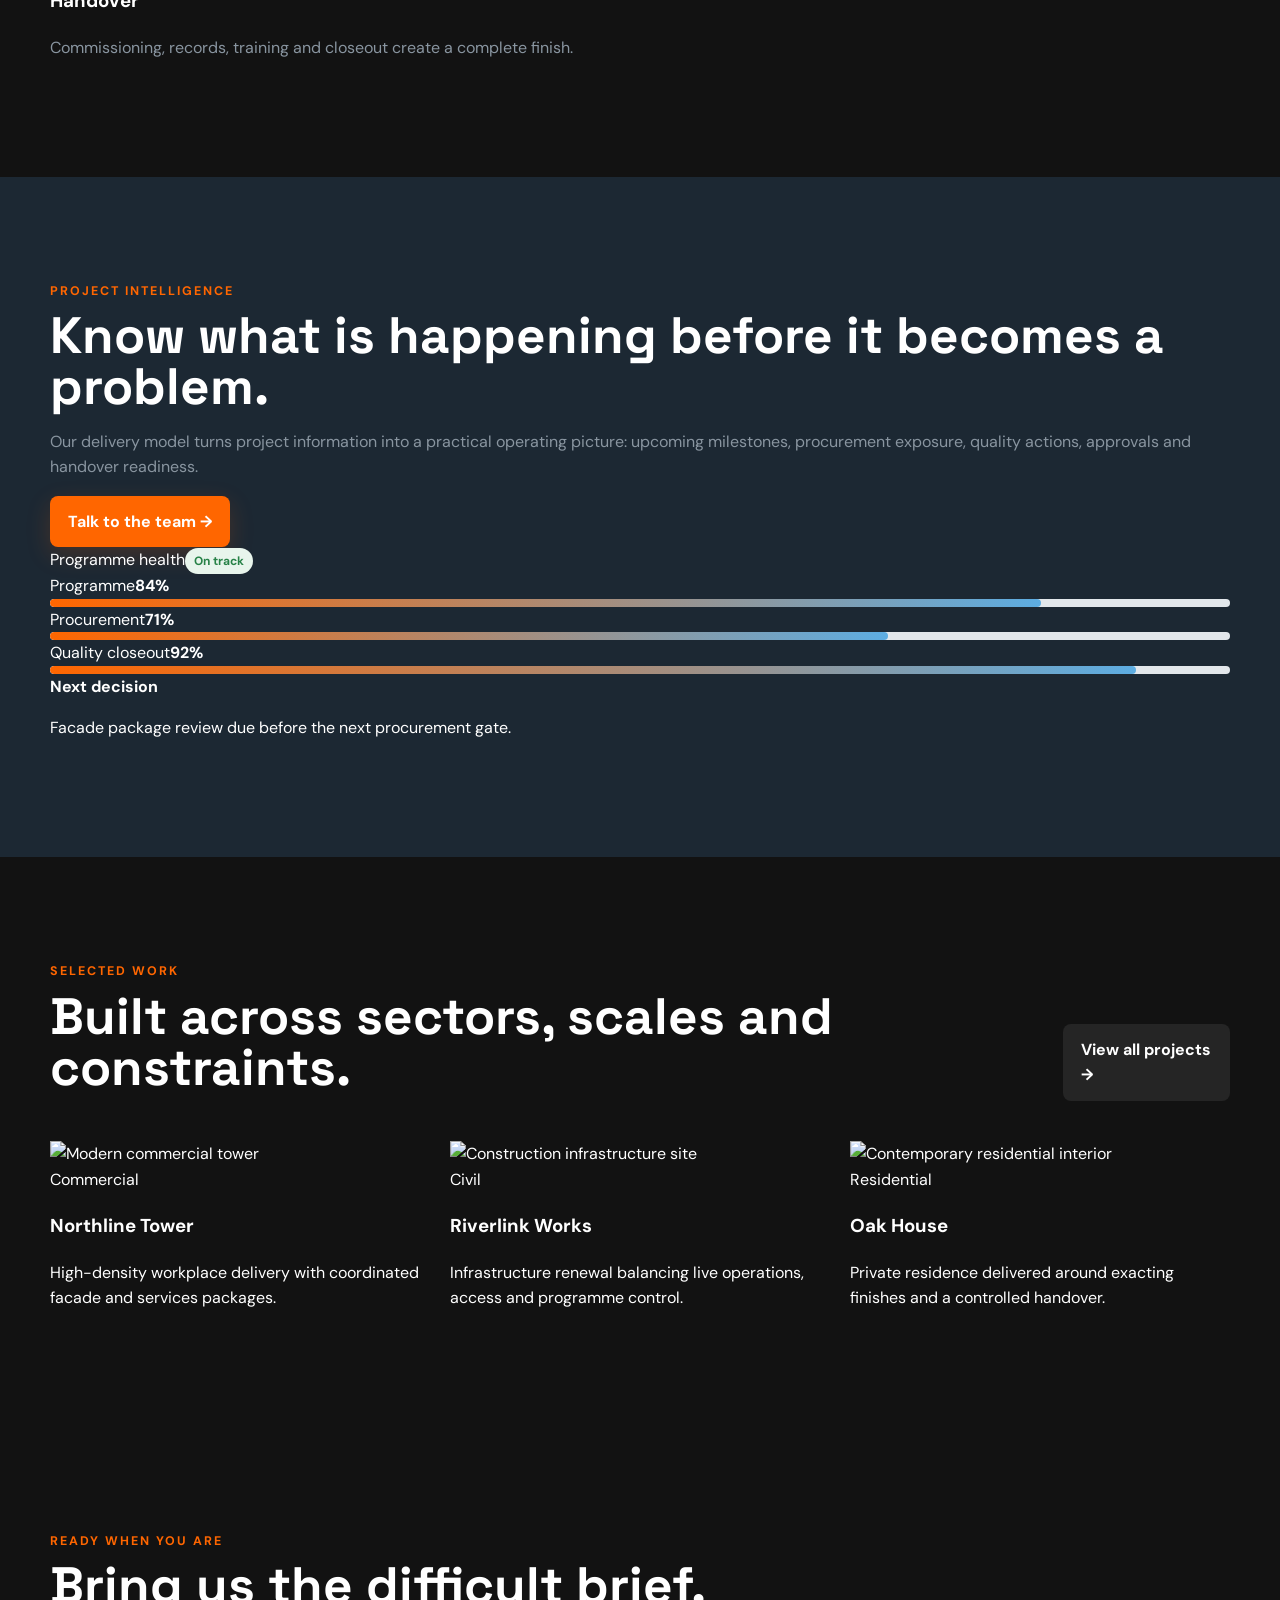
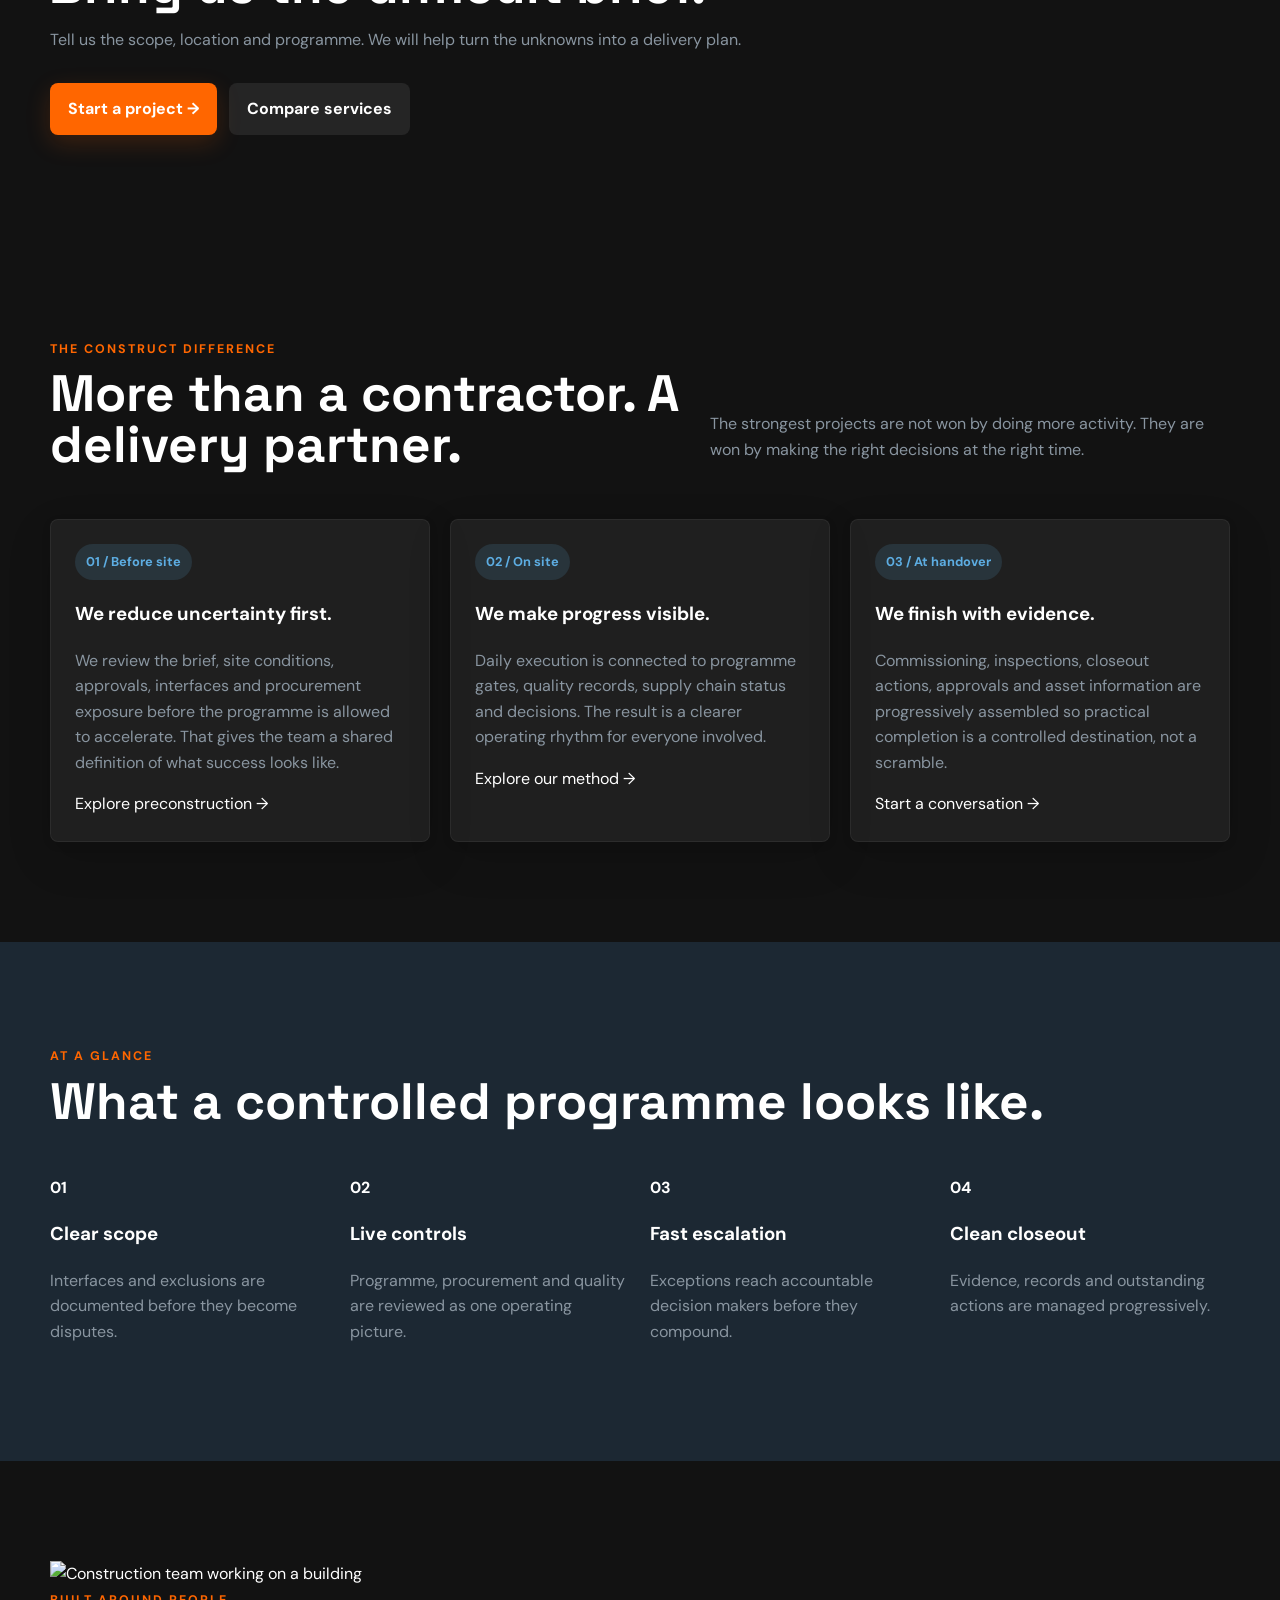
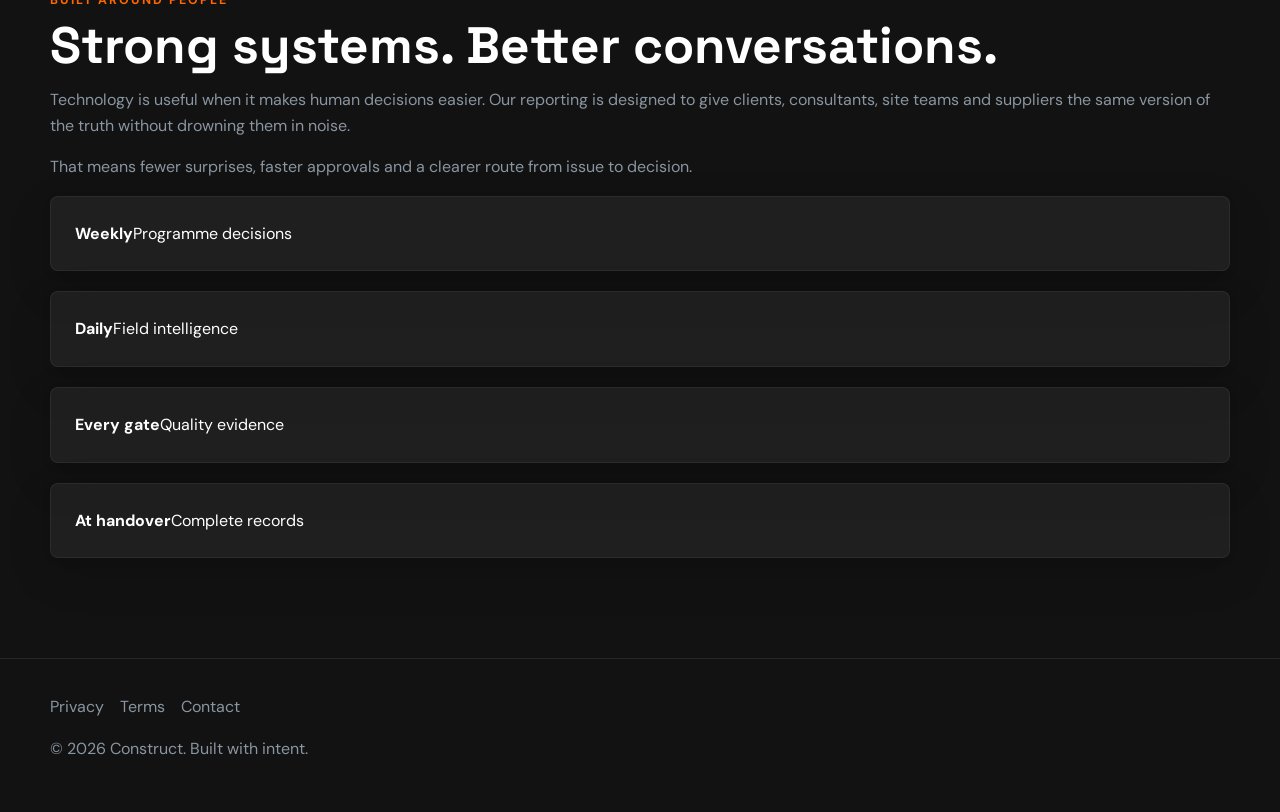
==== commit 9c94e18a: "Refine public site layout and remove portal experience" ====
--- a/index.html
+++ b/index.html
@@ -2,9 +2,9 @@
 <html lang="en">
 <head><meta charset="utf-8"><meta name="viewport" content="width=device-width,initial-scale=1"><meta name="description" content="Premium construction, infrastructure and development delivery."><title>CONSTRUCT — Built With Intent</title><link rel="stylesheet" href="styles.css"></head>
 <body>
-<header class="site-header"><div class="container nav"><a class="logo" href="index.html"><img src="assets/logo.svg" width="160" height="40" alt="Construct"></a><button class="menu" aria-label="Open menu">☰</button><nav class="nav-links"><a class="active" href="index.html">Home</a><a href="about.html">Firm</a><a href="services.html">Services</a><a href="portfolio.html">Projects</a><a href="firm-portal.html">Firm Portal</a><a href="client-portal.html">Client Portal</a><a href="contact.html" class="btn btn-primary">Start a Project</a></nav></div></header>
+<header class="site-header"><div class="container nav"><a class="logo" href="index.html"><img src="assets/logo.svg" width="160" height="40" alt="Construct"></a><button class="menu" aria-label="Open menu">☰</button><nav class="nav-links"><a class="active" href="index.html">Home</a><a href="about.html">Firm</a><a href="services.html">Services</a><a href="portfolio.html">Projects</a><a href="contact.html" class="btn btn-primary">Start a Project</a></nav></div></header>
 <main>
-<section class="hero"><canvas id="waterfall" aria-hidden="true"></canvas><div class="container hero-content"><span class="eyebrow">Construction / Infrastructure / Delivery</span><h1>We build what the future stands on.</h1><p>High-performance construction delivered with disciplined engineering, transparent project intelligence and uncompromising safety. From first feasibility to final handover, every decision has a visible owner.</p><div class="actions"><a class="btn btn-primary" href="client-portal.html">Launch Client Portal →</a><a class="btn btn-ghost" href="portfolio.html">Explore work</a></div><div class="scope card"><div><span class="eyebrow">Live project scope</span><h3>Set project intensity</h3><input class="range" type="range" min="10" max="100" value="55" data-scope-range aria-label="Project intensity"><div class="phase-bar"><span data-scope-bar></span></div><p class="muted">Adjusting scope recalculates the indicative programme instantly.</p></div><div><div class="scope-output" data-scope-output>$102,000</div><div><strong data-scope-days>68 days</strong> indicative programme</div><p class="muted">Discovery → engineering → procurement → build → handover</p></div></div></div></section>
+<section class="hero"><canvas id="waterfall" aria-hidden="true"></canvas><div class="container hero-content"><span class="eyebrow">Construction / Infrastructure / Delivery</span><h1>We build what the future stands on.</h1><p>High-performance construction delivered with disciplined engineering, transparent project intelligence and uncompromising safety. From first feasibility to final handover, every decision has a visible owner.</p><div class="actions"><a class="btn btn-primary" href="contact.html">Start a Project →</a><a class="btn btn-ghost" href="portfolio.html">Explore work</a></div><div class="scope card"><div><span class="eyebrow">Live project scope</span><h3>Set project intensity</h3><input class="range" type="range" min="10" max="100" value="55" data-scope-range aria-label="Project intensity"><div class="phase-bar"><span data-scope-bar></span></div><p class="muted">Adjusting scope recalculates the indicative programme instantly.</p></div><div><div class="scope-output" data-scope-output>$102,000</div><div><strong data-scope-days>68 days</strong> indicative programme</div><p class="muted">Discovery → engineering → procurement → build → handover</p></div></div></div></section>
 
 <section class="section"><div class="container"><div class="section-head"><div><span class="eyebrow">Why Construct</span><h2>Complex work needs a simpler operating rhythm.</h2></div><p class="muted">We connect commercial thinking, engineering control and field execution into one delivery system.</p></div><div class="grid grid-4 stat-grid"><article class="stat-card"><strong data-counter="12">12</strong><span>years of delivery experience</span></article><article class="stat-card"><strong data-counter="48">48</strong><span>active and completed programmes</span></article><article class="stat-card"><strong data-counter="96">96%</strong><span>planned milestone reliability</span></article><article class="stat-card"><strong data-counter="0">0</strong><span>compromise on critical safety controls</span></article></div></div></section>
 
@@ -12,13 +12,13 @@
 
 <section class="section"><div class="container"><div class="section-head"><div><span class="eyebrow">Delivery method</span><h2>A programme designed around decisions.</h2></div></div><div class="process-line"><article><span>01</span><h3>Discover</h3><p class="muted">Brief, constraints, site intelligence and success criteria.</p></article><article><span>02</span><h3>Design</h3><p class="muted">Engineering coordination, cost planning and buildability review.</p></article><article><span>03</span><h3>Mobilise</h3><p class="muted">Procurement, people, logistics and site controls become operational.</p></article><article><span>04</span><h3>Deliver</h3><p class="muted">Progress is verified against programme, quality and safety gates.</p></article><article><span>05</span><h3>Handover</h3><p class="muted">Commissioning, records, training and closeout create a complete finish.</p></article></div></div></section>
 
-<section class="section charcoal"><div class="container split-feature"><div><span class="eyebrow">Project intelligence</span><h2>Know what is happening before it becomes a problem.</h2><p class="muted">Our delivery model turns project information into a practical operating picture: upcoming milestones, procurement exposure, quality actions, approvals and handover readiness.</p><a class="btn btn-primary" href="firm-portal.html">Explore the operations hub →</a></div><div class="intelligence-card"><div class="intel-top"><span>Programme health</span><span class="status">On track</span></div><div class="intel-row"><span>Programme</span><strong>84%</strong></div><div class="mini-bar"><span style="width:84%"></span></div><div class="intel-row"><span>Procurement</span><strong>71%</strong></div><div class="mini-bar"><span style="width:71%"></span></div><div class="intel-row"><span>Quality closeout</span><strong>92%</strong></div><div class="mini-bar"><span style="width:92%"></span></div><div class="intel-alert"><strong>Next decision</strong><p>Facade package review due before the next procurement gate.</p></div></div></div></section>
+<section class="section charcoal"><div class="container split-feature"><div><span class="eyebrow">Project intelligence</span><h2>Know what is happening before it becomes a problem.</h2><p class="muted">Our delivery model turns project information into a practical operating picture: upcoming milestones, procurement exposure, quality actions, approvals and handover readiness.</p><a class="btn btn-primary" href="contact.html">Talk to the team →</a></div><div class="intelligence-card"><div class="intel-top"><span>Programme health</span><span class="status">On track</span></div><div class="intel-row"><span>Programme</span><strong>84%</strong></div><div class="mini-bar"><span style="width:84%"></span></div><div class="intel-row"><span>Procurement</span><strong>71%</strong></div><div class="mini-bar"><span style="width:71%"></span></div><div class="intel-row"><span>Quality closeout</span><strong>92%</strong></div><div class="mini-bar"><span style="width:92%"></span></div><div class="intel-alert"><strong>Next decision</strong><p>Facade package review due before the next procurement gate.</p></div></div></div></section>
 
 <section class="section"><div class="container"><div class="section-head"><div><span class="eyebrow">Selected work</span><h2>Built across sectors, scales and constraints.</h2></div><a class="btn btn-ghost dark-btn" href="portfolio.html">View all projects →</a></div><div class="grid grid-3 image-cards"><a class="image-card" href="portfolio.html"><img src="https://images.unsplash.com/photo-1486406146926-c627a92ad1ab?auto=format&fit=crop&w=1000&q=85" alt="Modern commercial tower"><div><span>Commercial</span><h3>Northline Tower</h3><p>High-density workplace delivery with coordinated facade and services packages.</p></div></a><a class="image-card" href="portfolio.html"><img src="https://images.unsplash.com/photo-1541888946425-d81bb19240f5?auto=format&fit=crop&w=1000&q=85" alt="Construction infrastructure site"><div><span>Civil</span><h3>Riverlink Works</h3><p>Infrastructure renewal balancing live operations, access and programme control.</p></div></a><a class="image-card" href="portfolio.html"><img src="https://images.unsplash.com/photo-1600607687939-ce8a6c25118c?auto=format&fit=crop&w=1000&q=85" alt="Contemporary residential interior"><div><span>Residential</span><h3>Oak House</h3><p>Private residence delivered around exacting finishes and a controlled handover.</p></div></a></div></div></section>
 
 <section class="section cta-section"><div class="container cta-card"><span class="eyebrow">Ready when you are</span><h2>Bring us the difficult brief.</h2><p class="muted">Tell us the scope, location and programme. We will help turn the unknowns into a delivery plan.</p><div class="actions"><a class="btn btn-primary" href="contact.html">Start a project →</a><a class="btn btn-ghost" href="services.html">Compare services</a></div></div></section>
 
-<section class="section"><div class="container"><div class="section-head"><div><span class="eyebrow">The Construct difference</span><h2>More than a contractor. A delivery partner.</h2></div><p class="muted">The strongest projects are not won by doing more activity. They are won by making the right decisions at the right time.</p></div><div class="grid grid-3 narrative-grid"><article class="card narrative-card"><span class="badge">01 / Before site</span><h3>We reduce uncertainty first.</h3><p class="muted">We review the brief, site conditions, approvals, interfaces and procurement exposure before the programme is allowed to accelerate. That gives the team a shared definition of what success looks like.</p><a href="services.html" class="text-button">Explore preconstruction →</a></article><article class="card narrative-card"><span class="badge">02 / On site</span><h3>We make progress visible.</h3><p class="muted">Daily execution is connected to programme gates, quality records, supply chain status and decisions. The result is a clearer operating rhythm for everyone involved.</p><a href="firm-portal.html" class="text-button">See project intelligence →</a></article><article class="card narrative-card"><span class="badge">03 / At handover</span><h3>We finish with evidence.</h3><p class="muted">Commissioning, inspections, closeout actions, approvals and asset information are progressively assembled so practical completion is a controlled destination, not a scramble.</p><a href="client-portal.html" class="text-button">See client workspace →</a></article></div></div></section>
+<section class="section"><div class="container"><div class="section-head"><div><span class="eyebrow">The Construct difference</span><h2>More than a contractor. A delivery partner.</h2></div><p class="muted">The strongest projects are not won by doing more activity. They are won by making the right decisions at the right time.</p></div><div class="grid grid-3 narrative-grid"><article class="card narrative-card"><span class="badge">01 / Before site</span><h3>We reduce uncertainty first.</h3><p class="muted">We review the brief, site conditions, approvals, interfaces and procurement exposure before the programme is allowed to accelerate. That gives the team a shared definition of what success looks like.</p><a href="services.html" class="text-button">Explore preconstruction →</a></article><article class="card narrative-card"><span class="badge">02 / On site</span><h3>We make progress visible.</h3><p class="muted">Daily execution is connected to programme gates, quality records, supply chain status and decisions. The result is a clearer operating rhythm for everyone involved.</p><a href="services.html" class="text-button">Explore our method →</a></article><article class="card narrative-card"><span class="badge">03 / At handover</span><h3>We finish with evidence.</h3><p class="muted">Commissioning, inspections, closeout actions, approvals and asset information are progressively assembled so practical completion is a controlled destination, not a scramble.</p><a href="contact.html" class="text-button">Start a conversation →</a></article></div></div></section>
 <section class="section charcoal"><div class="container"><div class="section-head"><div><span class="eyebrow">At a glance</span><h2>What a controlled programme looks like.</h2></div></div><div class="grid grid-4 metric-story"><div><strong>01</strong><h3>Clear scope</h3><p class="muted">Interfaces and exclusions are documented before they become disputes.</p></div><div><strong>02</strong><h3>Live controls</h3><p class="muted">Programme, procurement and quality are reviewed as one operating picture.</p></div><div><strong>03</strong><h3>Fast escalation</h3><p class="muted">Exceptions reach accountable decision makers before they compound.</p></div><div><strong>04</strong><h3>Clean closeout</h3><p class="muted">Evidence, records and outstanding actions are managed progressively.</p></div></div></div></section>
 <section class="section"><div class="container split-feature image-feature"><div class="feature-image"><img src="https://images.unsplash.com/photo-1504307651254-35680f356dfd?auto=format&fit=crop&w=1200&q=85" loading="lazy" alt="Construction team working on a building"></div><div><span class="eyebrow">Built around people</span><h2>Strong systems. Better conversations.</h2><p class="muted">Technology is useful when it makes human decisions easier. Our reporting is designed to give clients, consultants, site teams and suppliers the same version of the truth without drowning them in noise.</p><p class="muted">That means fewer surprises, faster approvals and a clearer route from issue to decision.</p><div class="grid grid-2 mini-values"><div class="card"><strong>Weekly</strong><span>Programme decisions</span></div><div class="card"><strong>Daily</strong><span>Field intelligence</span></div><div class="card"><strong>Every gate</strong><span>Quality evidence</span></div><div class="card"><strong>At handover</strong><span>Complete records</span></div></div></div></div></section>
 </main>
--- a/styles.css
+++ b/styles.css
@@ -2,3 +2,10 @@
 :root{--orange:#ff6600;--blue:#5dade2;--ink:#121212;--charcoal:#1c2833;--soft:#f4f6f9;--white:#fff;--muted:#aab4be;--radius:8px;--shadow:0 16px 45px rgba(0,0,0,.14),0 3px 10px rgba(0,0,0,.08);--ease:cubic-bezier(.2,.8,.2,1)}
 *{box-sizing:border-box}html{scroll-behavior:smooth}body{margin:0;font-family:"DM Sans",system-ui,sans-serif;background:var(--ink);color:var(--white);line-height:1.6}a{color:inherit;text-decoration:none}button,input,select,textarea{font:inherit}button{cursor:pointer;border:0}.container{width:min(1180px,calc(100% - 40px));margin:auto}.site-header{position:fixed;z-index:50;top:0;left:0;right:0;background:rgba(18,18,18,.76);backdrop-filter:blur(16px);border-bottom:1px solid rgba(255,255,255,.06)}.nav{height:76px;display:flex;align-items:center;justify-content:space-between}.logo{display:flex;align-items:center;gap:10px;font-family:"Space Grotesk";font-weight:700;letter-spacing:.08em}.logo-mark{width:34px;height:34px;border-radius:8px;background:var(--orange);display:grid;place-items:center;color:#111;font-weight:800}.nav-links{display:flex;gap:24px;align-items:center}.nav-links a{font-size:.92rem;color:#d8dee3;transition:.25s}.nav-links a:hover,.nav-links a.active{color:var(--orange)}.menu{display:none;background:none;color:white;font-size:26px}.btn{display:inline-flex;align-items:center;justify-content:center;gap:9px;padding:13px 18px;border-radius:8px;font-weight:700;transition:transform .25s var(--ease),box-shadow .25s,background .25s}.btn:hover{transform:translateY(-2px);box-shadow:var(--shadow)}.btn-primary{background:var(--orange);color:#fff}.btn-secondary{background:var(--blue);color:#102030}.btn-ghost{background:rgba(255,255,255,.08);color:#fff}.hero{min-height:100vh;padding:150px 0 90px;position:relative;overflow:hidden;display:flex;align-items:center}.hero canvas{position:absolute;inset:0;width:100%;height:100%;opacity:.72}.hero:after{content:"";position:absolute;inset:0;background:linear-gradient(90deg,rgba(18,18,18,.94),rgba(18,18,18,.62),rgba(18,18,18,.28));pointer-events:none}.hero-content{position:relative;z-index:2;max-width:780px}.eyebrow{text-transform:uppercase;letter-spacing:.16em;color:var(--orange);font-size:.78rem;font-weight:700}.hero h1{font-family:"Space Grotesk";font-size:clamp(3.4rem,8vw,7.2rem);line-height:.9;letter-spacing:-.055em;margin:18px 0 24px}.hero p{max-width:650px;color:#d6dce0;font-size:1.12rem}.actions{display:flex;gap:12px;flex-wrap:wrap;margin-top:30px}.section{padding:100px 0}.section-head{display:flex;justify-content:space-between;gap:30px;align-items:end;margin-bottom:40px}.section h2{font-family:"Space Grotesk";font-size:clamp(2rem,4vw,3.5rem);line-height:1;margin:8px 0}.muted{color:#8995a0}.card{background:rgba(255,255,255,.055);border-radius:var(--radius);box-shadow:var(--shadow);padding:24px}.grid{display:grid;gap:20px}.grid-3{grid-template-columns:repeat(3,1fr)}.grid-4{grid-template-columns:repeat(4,1fr)}.stat{font-family:"Space Grotesk";font-size:2.2rem;font-weight:700}.scope{display:grid;grid-template-columns:1.1fr .9fr;gap:20px;margin-top:50px}.range{width:100%;accent-color:var(--orange)}.scope-output{font-size:3rem;font-family:"Space Grotesk";color:var(--orange)}.phase-bar{height:10px;border-radius:99px;background:#29333c;overflow:hidden}.phase-bar span{display:block;height:100%;background:linear-gradient(90deg,var(--orange),var(--blue));width:60%;transition:width .35s}.dark{background:var(--ink)}.light{background:var(--white);color:var(--charcoal)}.charcoal{background:var(--charcoal)}.mesh{background:radial-gradient(circle at 20% 20%,rgba(255,102,0,.24),transparent 28%),radial-gradient(circle at 80% 10%,rgba(93,173,226,.16),transparent 30%),linear-gradient(135deg,#1c2833,#121212 65%,#25160e)}.timeline{position:relative;display:grid;gap:24px}.timeline:before{content:"";position:absolute;left:14px;top:0;bottom:0;width:2px;background:#33404a}.timeline-item{position:relative;padding-left:52px}.timeline-dot{position:absolute;left:7px;top:5px;width:16px;height:16px;background:var(--orange);border-radius:50%;box-shadow:0 0 0 6px rgba(255,102,0,.13)}.people img{width:100%;aspect-ratio:1/1;object-fit:cover;border-radius:8px;filter:grayscale(1);transition:.4s}.people .card:hover img{filter:grayscale(0);transform:perspective(700px) rotateX(2deg) rotateY(-4deg) scale(1.02)}.badge{display:inline-flex;padding:8px 11px;border-radius:999px;background:rgba(93,173,226,.14);color:var(--blue);font-size:.8rem;font-weight:700}.package{position:relative}.package.featured{outline:2px solid var(--orange)}.price{font-family:"Space Grotesk";font-size:2.4rem;margin:18px 0}.accordion button{width:100%;text-align:left;background:transparent;color:inherit;padding:18px 0;border-bottom:1px solid rgba(255,255,255,.09);display:flex;justify-content:space-between}.panel{max-height:0;overflow:hidden;transition:max-height .35s ease}.panel p{color:#aeb8c0}.filters{display:flex;gap:8px;flex-wrap:wrap;margin-bottom:24px}.filter{padding:10px 14px;border-radius:999px;background:#eef1f4;color:#35404a}.filter.active{background:var(--orange);color:white}.portfolio-grid{display:grid;grid-template-columns:repeat(3,1fr);gap:18px}.project{border-radius:8px;overflow:hidden;background:white;box-shadow:var(--shadow);transition:.3s}.project.hide{display:none}.project img{width:100%;aspect-ratio:4/3;object-fit:cover;display:block}.project-body{padding:18px}.modal{position:fixed;inset:0;background:rgba(0,0,0,.8);display:none;place-items:center;z-index:100;padding:20px}.modal.open{display:grid}.modal-box{background:#fff;color:#1c2833;max-width:760px;width:100%;border-radius:8px;overflow:hidden;box-shadow:var(--shadow)}.modal-box img{width:100%;max-height:55vh;object-fit:cover}.modal-content{padding:24px}.portal{padding-top:76px;min-height:100vh}.split{display:grid;grid-template-columns:250px 1fr;min-height:calc(100vh - 76px)}.sidebar{background:#0c0c0c;padding:28px 18px}.sidebar a{display:block;padding:12px;border-radius:8px;color:#9da7af;margin:4px 0}.sidebar a.active,.sidebar a:hover{background:#1d252c;color:white}.workspace{background:var(--soft);color:var(--charcoal);padding:40px}.metric-grid{display:grid;grid-template-columns:repeat(4,1fr);gap:16px}.metric{background:#fff;border-radius:8px;padding:20px;box-shadow:0 8px 25px rgba(20,30,40,.07)}.metric strong{font:700 2rem "Space Grotesk"}.table{width:100%;border-collapse:collapse;background:#fff;border-radius:8px;overflow:hidden}.table th,.table td{text-align:left;padding:15px;border-bottom:1px solid #edf0f3}.status{padding:5px 9px;border-radius:999px;font-size:.75rem;font-weight:700;background:#e8f5ec;color:#278247}.client{background:#151b20}.stepper{display:flex;justify-content:space-between;gap:8px;position:relative;margin:30px 0 50px}.stepper:before{content:"";position:absolute;left:4%;right:4%;top:17px;height:3px;background:#303a43}.step{position:relative;z-index:1;text-align:center;flex:1}.step-dot{margin:auto;width:36px;height:36px;border-radius:50%;background:#303a43;display:grid;place-items:center;font-weight:700}.step.done .step-dot,.step.current .step-dot{background:var(--orange)}.dropzone{border:2px dashed #47535e;border-radius:8px;padding:45px;text-align:center;background:#1c2329}.file-row{display:flex;align-items:center;gap:12px;padding:12px 0}.file-progress{height:6px;background:#303a43;border-radius:99px;flex:1}.file-progress span{display:block;height:100%;width:72%;background:var(--blue);border-radius:99px}.form{display:grid;gap:15px}.form input,.form textarea,.form select{width:100%;padding:13px 14px;border-radius:8px;border:0;background:#fff;color:#1c2833}.form textarea{min-height:130px}.error{color:#ff9b70;font-size:.82rem;min-height:1.2em}.map{min-height:350px;border-radius:8px;background:linear-gradient(135deg,#27343e,#172028);position:relative;overflow:hidden}.map:before{content:"";position:absolute;inset:20% 8%;background:repeating-linear-gradient(35deg,transparent 0 32px,rgba(93,173,226,.16) 33px 35px),repeating-linear-gradient(125deg,transparent 0 46px,rgba(255,255,255,.06) 47px 49px);transform:rotate(-7deg)}.pin{position:absolute;left:58%;top:44%;width:22px;height:22px;border-radius:50% 50% 50% 0;background:var(--orange);transform:rotate(-45deg);box-shadow:0 0 0 10px rgba(255,102,0,.15)}footer{padding:35px 0;border-top:1px solid rgba(255,255,255,.08);color:#8995a0}.footer-links{display:flex;gap:16px;flex-wrap:wrap}.notice{padding:14px;border-radius:8px;background:rgba(255,102,0,.1);color:#ffad7f}.auth{max-width:480px;margin:70px auto}.error-page{min-height:100vh;display:grid;place-items:center;text-align:center}.error-code{font:700 clamp(6rem,20vw,13rem) "Space Grotesk";line-height:.8;color:var(--orange)}
 @media(max-width:900px){.nav-links{position:fixed;top:76px;right:0;width:min(320px,85vw);height:calc(100vh - 76px);background:#101010;display:flex;flex-direction:column;align-items:stretch;padding:25px;transform:translateX(110%);transition:.3s}.nav-links.open{transform:none}.menu{display:block}.grid-3,.grid-4,.portfolio-grid,.metric-grid,.scope{grid-template-columns:1fr 1fr}.split{grid-template-columns:1fr}.sidebar{display:none}.hero h1{font-size:clamp(3rem,13vw,5.5rem)}}@media(max-width:620px){.container{width:min(100% - 28px,1180px)}.section{padding:70px 0}.section-head{display:block}.grid-3,.grid-4,.portfolio-grid,.metric-grid,.scope{grid-template-columns:1fr}.workspace{padding:24px 14px}.stepper{gap:2px}.step label{font-size:.7rem}.hero{padding-top:125px}.card{padding:18px}}
+
+/* UI polish pass */
+:root{--line:rgba(255,255,255,.09);--glass:rgba(255,255,255,.06)}
+::selection{background:var(--orange);color:#fff}body{overflow-x:hidden}img{max-width:100%}.site-header{box-shadow:0 10px 35px rgba(0,0,0,.12)}.nav{gap:24px}.logo img{display:block}.nav-links a:not(.btn){position:relative}.nav-links a:not(.btn):after{content:"";position:absolute;left:0;right:100%;bottom:-7px;height:2px;background:var(--orange);transition:right .25s}.nav-links a:not(.btn):hover:after,.nav-links a.active:not(.btn):after{right:0}.btn{min-height:46px}.btn-primary{box-shadow:0 8px 24px rgba(255,102,0,.18)}.hero:after{background:linear-gradient(90deg,rgba(18,18,18,.96),rgba(18,18,18,.68),rgba(18,18,18,.3))}.hero-content{animation:heroIn .8s var(--ease) both}.hero .scope{backdrop-filter:blur(14px);border:1px solid rgba(255,255,255,.1)}@keyframes heroIn{from{opacity:0;transform:translateY(20px)}to{opacity:1;transform:none}}.section{position:relative}.section-head>p{max-width:520px}.card{border:1px solid rgba(255,255,255,.06);transition:transform .3s var(--ease),border-color .3s,box-shadow .3s}.card:hover{border-color:rgba(255,102,0,.18)}.stat-grid .stat-card{display:grid;gap:8px;padding:24px;border-top:2px solid var(--orange);background:#fff;color:var(--charcoal);border-radius:8px;box-shadow:0 12px 35px rgba(20,30,40,.08)}.stat-card strong{font:700 clamp(2rem,4vw,3rem) "Space Grotesk";color:var(--orange)}.stat-card span{color:#697681}.feature-card{min-height:290px}.feature-card .check-list{margin-top:22px}.check-list{padding-left:20px}.check-list li{margin:7px 0;color:#aeb8c0}.light .check-list li{color:#53616c}.filters .filter{border:1px solid #dce1e6;transition:.2s}.project{transition:transform .3s var(--ease),box-shadow .3s}.project:hover{transform:translateY(-6px);box-shadow:0 22px 50px rgba(20,30,40,.16)}.project img{transition:transform .5s var(--ease)}.project:hover img{transform:scale(1.035)}.modal-box{position:relative}.modal-close{position:absolute;right:14px;top:14px;z-index:2;width:38px;height:38px;border-radius:50%;background:rgba(18,18,18,.75);color:#fff;font-size:24px}.modal-content h2{font-size:clamp(1.8rem,4vw,3rem)}.workspace{box-shadow:inset 1px 0 rgba(0,0,0,.04)}.metric{transition:transform .25s,box-shadow .25s}.metric:hover{transform:translateY(-4px);box-shadow:0 14px 32px rgba(20,30,40,.11)}.table-scroll{overflow-x:auto}.table{min-width:680px}.table th{font-size:.75rem;text-transform:uppercase;letter-spacing:.08em;color:#68747e;background:#f8fafb}.dropzone{transition:.25s;border-color:#53616c}.dropzone:hover{border-color:var(--orange);background:#222b32}.form label{display:grid;gap:7px;font-weight:600}.form input,.form textarea,.form select{outline:2px solid transparent;transition:.2s}.form input:focus,.form textarea:focus,.form select:focus{outline-color:rgba(255,102,0,.35);box-shadow:0 0 0 4px rgba(255,102,0,.08)}.map{box-shadow:var(--shadow)}.contact-cards .card{min-height:220px;display:flex;flex-direction:column}.contact-cards .text-button{margin-top:auto}.text-button{transition:.2s}.text-button:hover{letter-spacing:.01em}.toast{border:1px solid #e1e6ea}.portal-section{max-width:1180px;margin-left:auto;margin-right:auto}.capacity-row .mini-bar,.mini-bar{height:8px;border-radius:99px;background:#e2e7eb;overflow:hidden}.mini-bar span{display:block;height:100%;background:linear-gradient(90deg,var(--orange),var(--blue));border-radius:inherit}.phase-card{width:100%;text-align:left;color:inherit}.phase-card:hover{transform:translateY(-4px)}.phase-card.active{outline:2px solid var(--orange)}.client-support{margin-top:20px}.client-support>div{display:flex;justify-content:space-between;gap:25px;align-items:center}.diary-item{display:grid;grid-template-columns:75px 1fr;gap:12px;padding:14px 0;border-bottom:1px solid rgba(255,255,255,.08)}.diary-item>span{color:var(--orange);font-weight:700}.health-card .big-percent{font:700 clamp(3rem,7vw,5rem) "Space Grotesk";color:var(--orange);line-height:1;margin:16px 0}.milestone-date{font:700 3rem "Space Grotesk";margin:18px 0}.milestone-date small{font-size:.9rem;color:var(--muted)}hr{border:0;border-top:1px solid rgba(255,255,255,.1);margin:20px 0}.process-detailed{display:grid;grid-template-columns:repeat(5,1fr);gap:16px}.process-detailed article{padding:20px;border:1px solid rgba(255,255,255,.08);border-radius:8px}.gallery-strip img{transition:transform .4s var(--ease)}.gallery-strip img:hover{transform:scale(1.02)}.brief-guide>div{padding:8px}.brief-guide strong{font:700 2rem "Space Grotesk";color:var(--orange)}
+@media(max-width:900px){.process-detailed{grid-template-columns:1fr 1fr}.client-support>div{display:block}.client-support .actions{margin-top:20px}}
+@media(max-width:620px){.nav{height:68px}.site-header{background:rgba(18,18,18,.92)}.nav-links{top:68px;height:calc(100vh - 68px)}.hero{min-height:auto;padding-bottom:55px}.hero h1{letter-spacing:-.045em}.hero .scope{grid-template-columns:1fr}.section-head{margin-bottom:28px}.process-detailed{grid-template-columns:1fr}.client-support .actions,.actions{width:100%}.actions .btn{flex:1}.diary-item{grid-template-columns:62px 1fr}.table{min-width:620px}}
+@media(prefers-reduced-motion:reduce){*,*:before,*:after{scroll-behavior:auto!important;animation:none!important;transition:none!important}}
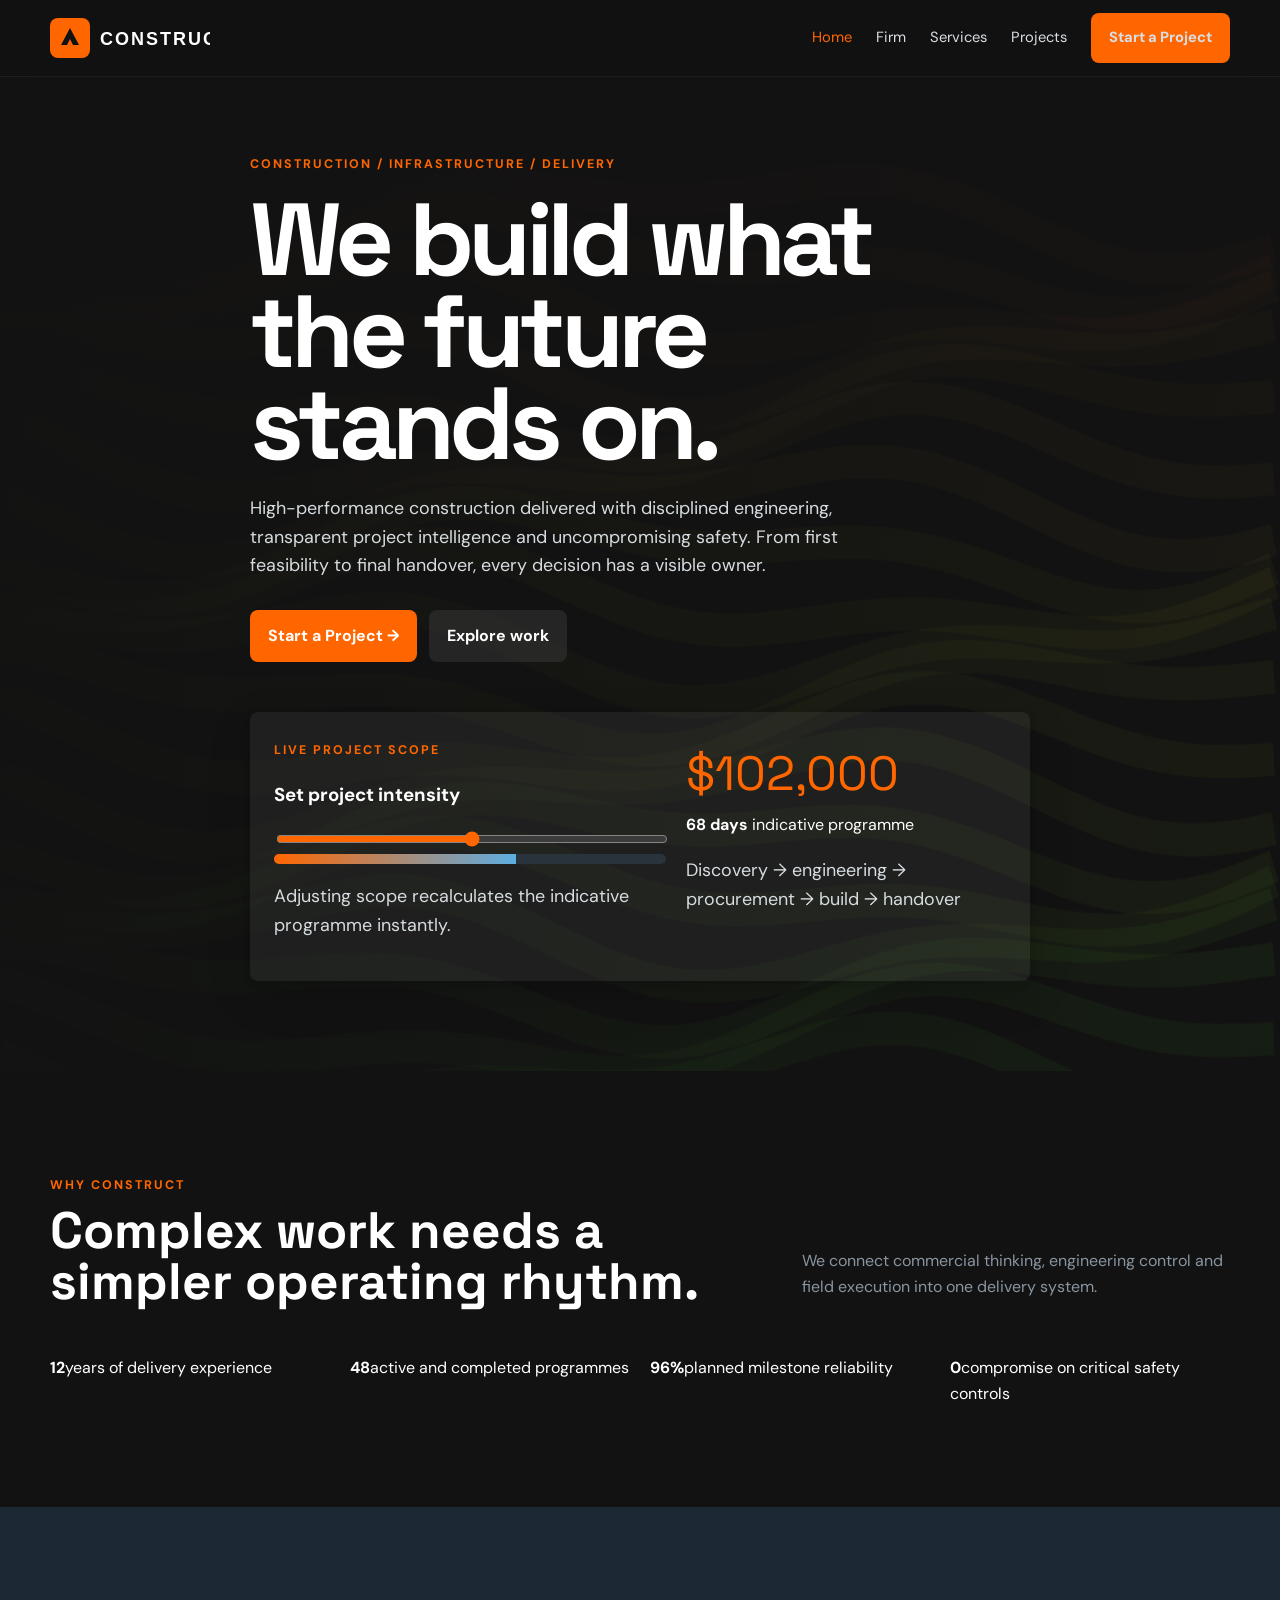
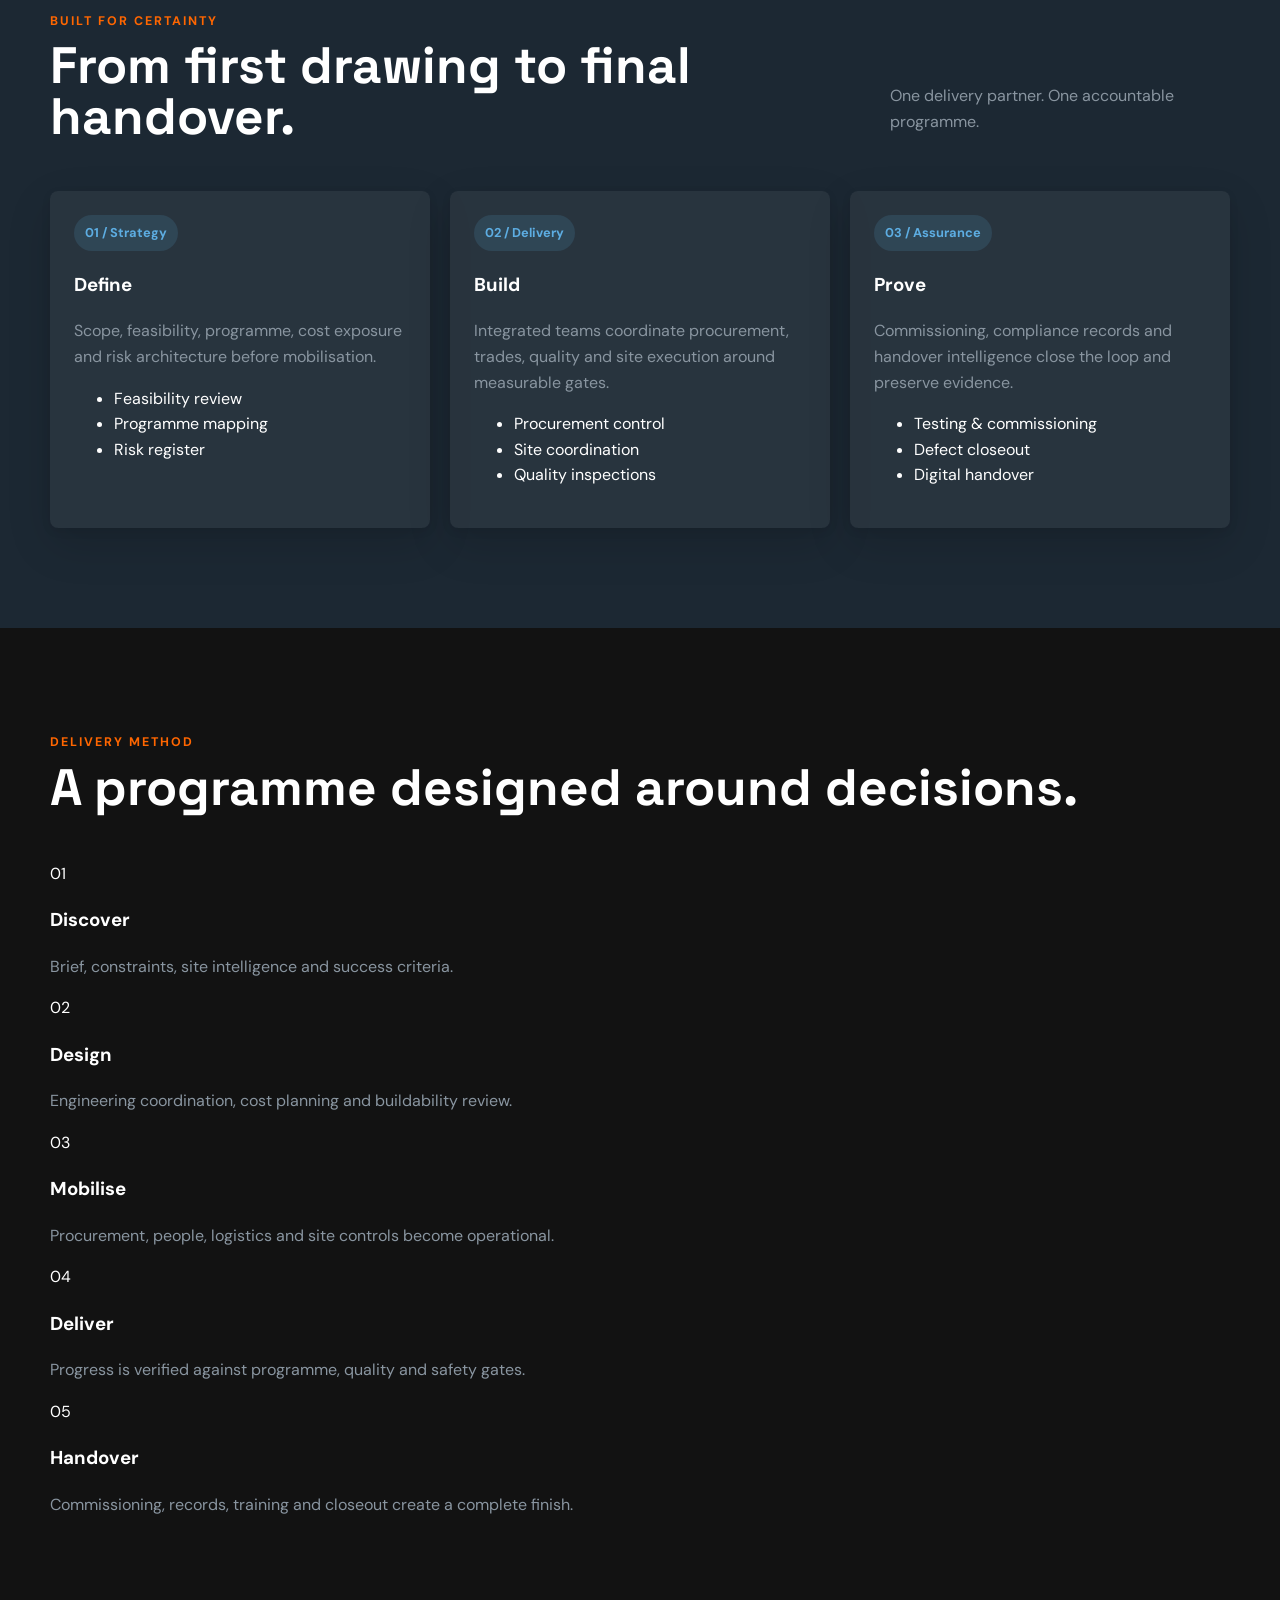
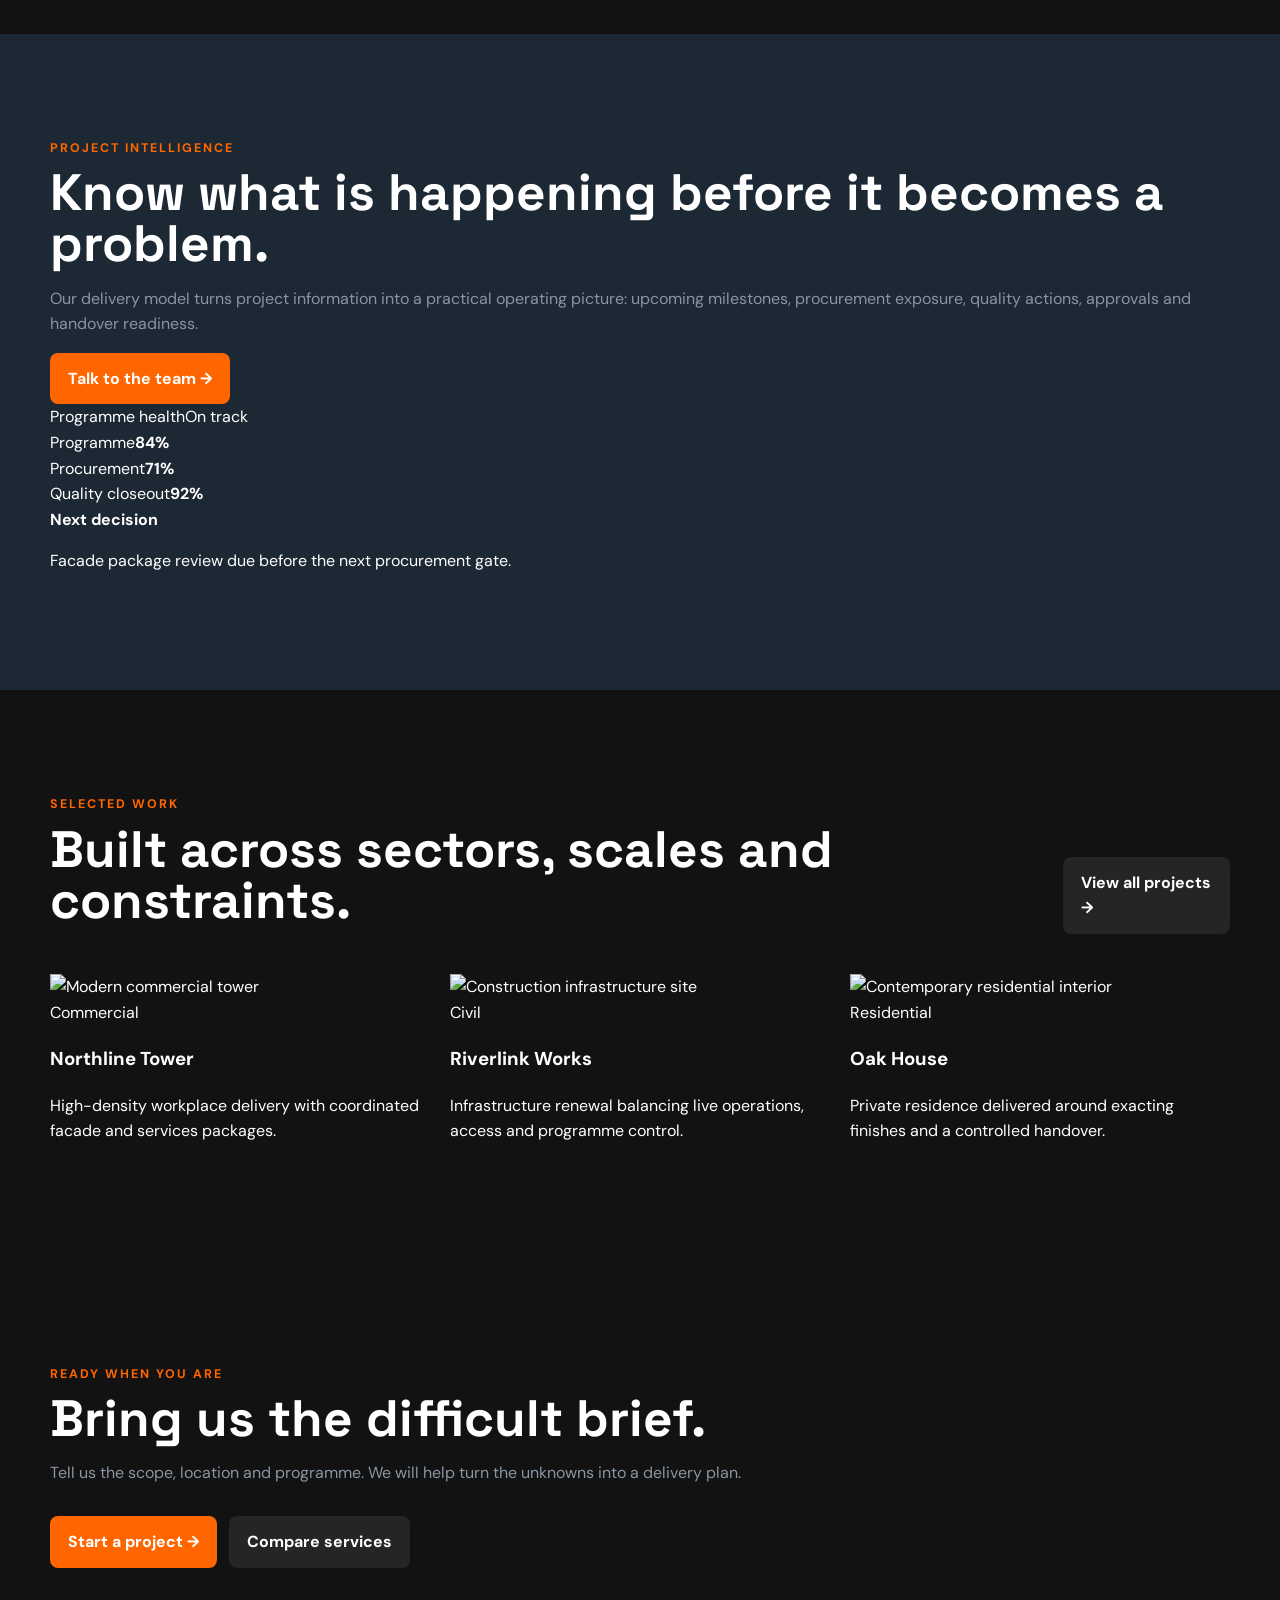
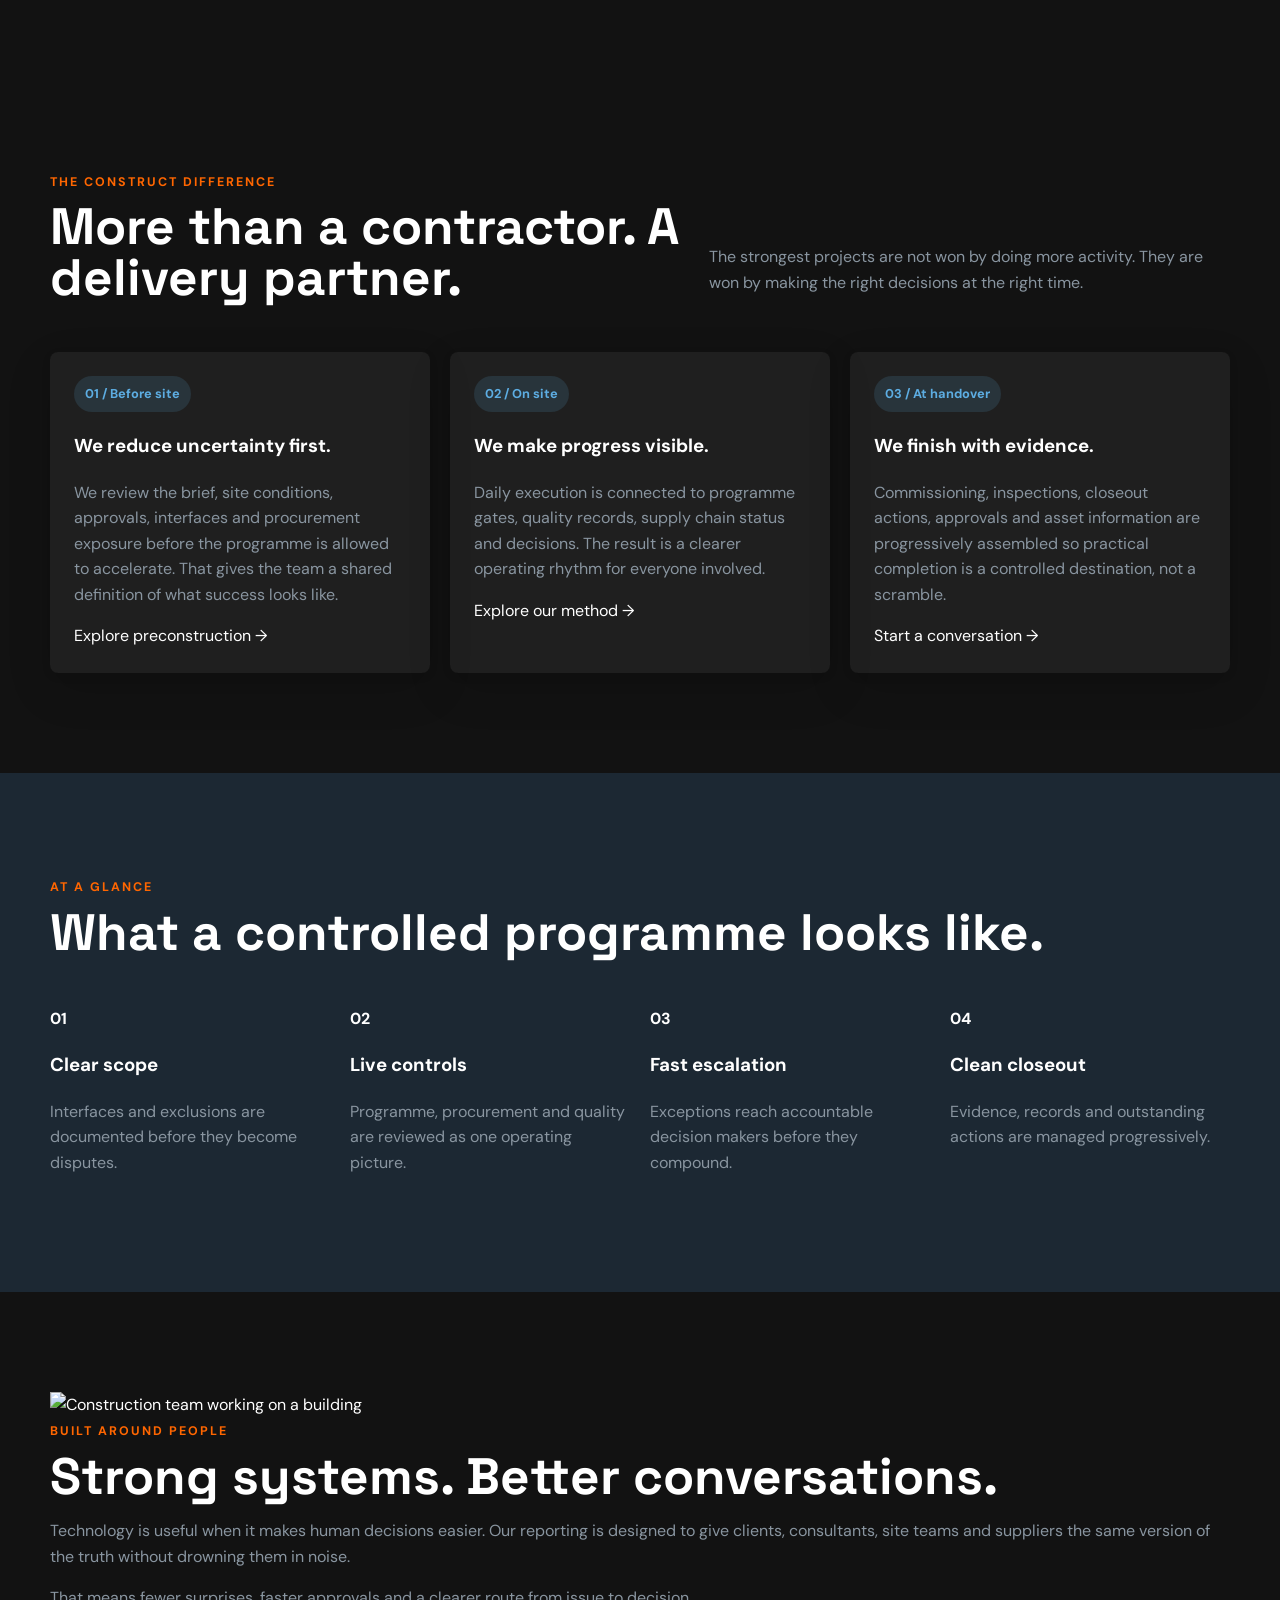
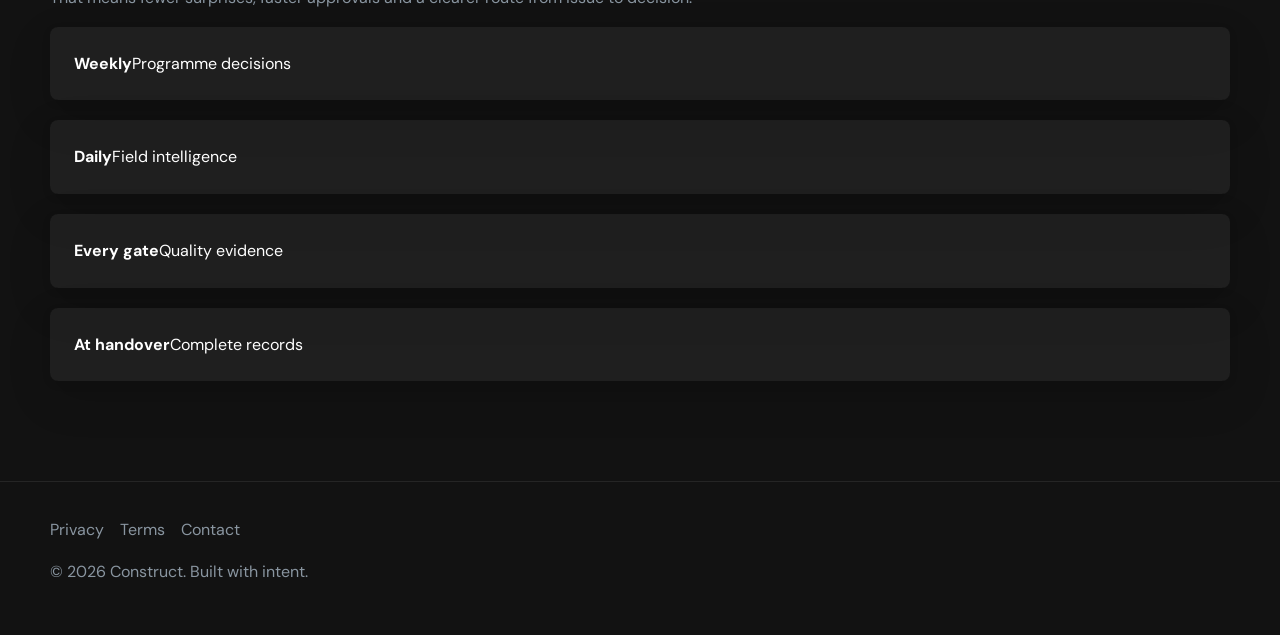
==== commit 3e945e22: "Refine public page structure and remove portal remnants" ====
--- a/index.html
+++ b/index.html
@@ -1,7 +1,7 @@
 <!doctype html>
 <html lang="en">
 <head><meta charset="utf-8"><meta name="viewport" content="width=device-width,initial-scale=1"><meta name="description" content="Premium construction, infrastructure and development delivery."><title>CONSTRUCT — Built With Intent</title><link rel="stylesheet" href="styles.css"></head>
-<body>
+<body class="home-page">
 <header class="site-header"><div class="container nav"><a class="logo" href="index.html"><img src="assets/logo.svg" width="160" height="40" alt="Construct"></a><button class="menu" aria-label="Open menu">☰</button><nav class="nav-links"><a class="active" href="index.html">Home</a><a href="about.html">Firm</a><a href="services.html">Services</a><a href="portfolio.html">Projects</a><a href="contact.html" class="btn btn-primary">Start a Project</a></nav></div></header>
 <main>
 <section class="hero"><canvas id="waterfall" aria-hidden="true"></canvas><div class="container hero-content"><span class="eyebrow">Construction / Infrastructure / Delivery</span><h1>We build what the future stands on.</h1><p>High-performance construction delivered with disciplined engineering, transparent project intelligence and uncompromising safety. From first feasibility to final handover, every decision has a visible owner.</p><div class="actions"><a class="btn btn-primary" href="contact.html">Start a Project →</a><a class="btn btn-ghost" href="portfolio.html">Explore work</a></div><div class="scope card"><div><span class="eyebrow">Live project scope</span><h3>Set project intensity</h3><input class="range" type="range" min="10" max="100" value="55" data-scope-range aria-label="Project intensity"><div class="phase-bar"><span data-scope-bar></span></div><p class="muted">Adjusting scope recalculates the indicative programme instantly.</p></div><div><div class="scope-output" data-scope-output>$102,000</div><div><strong data-scope-days>68 days</strong> indicative programme</div><p class="muted">Discovery → engineering → procurement → build → handover</p></div></div></div></section>
--- a/styles.css
+++ b/styles.css
@@ -1,11 +1,128 @@
 @import url('https://fonts.googleapis.com/css2?family=DM+Sans:wght@400;500;600;700&family=Space+Grotesk:wght@500;600;700&display=swap');
 :root{--orange:#ff6600;--blue:#5dade2;--ink:#121212;--charcoal:#1c2833;--soft:#f4f6f9;--white:#fff;--muted:#aab4be;--radius:8px;--shadow:0 16px 45px rgba(0,0,0,.14),0 3px 10px rgba(0,0,0,.08);--ease:cubic-bezier(.2,.8,.2,1)}
-*{box-sizing:border-box}html{scroll-behavior:smooth}body{margin:0;font-family:"DM Sans",system-ui,sans-serif;background:var(--ink);color:var(--white);line-height:1.6}a{color:inherit;text-decoration:none}button,input,select,textarea{font:inherit}button{cursor:pointer;border:0}.container{width:min(1180px,calc(100% - 40px));margin:auto}.site-header{position:fixed;z-index:50;top:0;left:0;right:0;background:rgba(18,18,18,.76);backdrop-filter:blur(16px);border-bottom:1px solid rgba(255,255,255,.06)}.nav{height:76px;display:flex;align-items:center;justify-content:space-between}.logo{display:flex;align-items:center;gap:10px;font-family:"Space Grotesk";font-weight:700;letter-spacing:.08em}.logo-mark{width:34px;height:34px;border-radius:8px;background:var(--orange);display:grid;place-items:center;color:#111;font-weight:800}.nav-links{display:flex;gap:24px;align-items:center}.nav-links a{font-size:.92rem;color:#d8dee3;transition:.25s}.nav-links a:hover,.nav-links a.active{color:var(--orange)}.menu{display:none;background:none;color:white;font-size:26px}.btn{display:inline-flex;align-items:center;justify-content:center;gap:9px;padding:13px 18px;border-radius:8px;font-weight:700;transition:transform .25s var(--ease),box-shadow .25s,background .25s}.btn:hover{transform:translateY(-2px);box-shadow:var(--shadow)}.btn-primary{background:var(--orange);color:#fff}.btn-secondary{background:var(--blue);color:#102030}.btn-ghost{background:rgba(255,255,255,.08);color:#fff}.hero{min-height:100vh;padding:150px 0 90px;position:relative;overflow:hidden;display:flex;align-items:center}.hero canvas{position:absolute;inset:0;width:100%;height:100%;opacity:.72}.hero:after{content:"";position:absolute;inset:0;background:linear-gradient(90deg,rgba(18,18,18,.94),rgba(18,18,18,.62),rgba(18,18,18,.28));pointer-events:none}.hero-content{position:relative;z-index:2;max-width:780px}.eyebrow{text-transform:uppercase;letter-spacing:.16em;color:var(--orange);font-size:.78rem;font-weight:700}.hero h1{font-family:"Space Grotesk";font-size:clamp(3.4rem,8vw,7.2rem);line-height:.9;letter-spacing:-.055em;margin:18px 0 24px}.hero p{max-width:650px;color:#d6dce0;font-size:1.12rem}.actions{display:flex;gap:12px;flex-wrap:wrap;margin-top:30px}.section{padding:100px 0}.section-head{display:flex;justify-content:space-between;gap:30px;align-items:end;margin-bottom:40px}.section h2{font-family:"Space Grotesk";font-size:clamp(2rem,4vw,3.5rem);line-height:1;margin:8px 0}.muted{color:#8995a0}.card{background:rgba(255,255,255,.055);border-radius:var(--radius);box-shadow:var(--shadow);padding:24px}.grid{display:grid;gap:20px}.grid-3{grid-template-columns:repeat(3,1fr)}.grid-4{grid-template-columns:repeat(4,1fr)}.stat{font-family:"Space Grotesk";font-size:2.2rem;font-weight:700}.scope{display:grid;grid-template-columns:1.1fr .9fr;gap:20px;margin-top:50px}.range{width:100%;accent-color:var(--orange)}.scope-output{font-size:3rem;font-family:"Space Grotesk";color:var(--orange)}.phase-bar{height:10px;border-radius:99px;background:#29333c;overflow:hidden}.phase-bar span{display:block;height:100%;background:linear-gradient(90deg,var(--orange),var(--blue));width:60%;transition:width .35s}.dark{background:var(--ink)}.light{background:var(--white);color:var(--charcoal)}.charcoal{background:var(--charcoal)}.mesh{background:radial-gradient(circle at 20% 20%,rgba(255,102,0,.24),transparent 28%),radial-gradient(circle at 80% 10%,rgba(93,173,226,.16),transparent 30%),linear-gradient(135deg,#1c2833,#121212 65%,#25160e)}.timeline{position:relative;display:grid;gap:24px}.timeline:before{content:"";position:absolute;left:14px;top:0;bottom:0;width:2px;background:#33404a}.timeline-item{position:relative;padding-left:52px}.timeline-dot{position:absolute;left:7px;top:5px;width:16px;height:16px;background:var(--orange);border-radius:50%;box-shadow:0 0 0 6px rgba(255,102,0,.13)}.people img{width:100%;aspect-ratio:1/1;object-fit:cover;border-radius:8px;filter:grayscale(1);transition:.4s}.people .card:hover img{filter:grayscale(0);transform:perspective(700px) rotateX(2deg) rotateY(-4deg) scale(1.02)}.badge{display:inline-flex;padding:8px 11px;border-radius:999px;background:rgba(93,173,226,.14);color:var(--blue);font-size:.8rem;font-weight:700}.package{position:relative}.package.featured{outline:2px solid var(--orange)}.price{font-family:"Space Grotesk";font-size:2.4rem;margin:18px 0}.accordion button{width:100%;text-align:left;background:transparent;color:inherit;padding:18px 0;border-bottom:1px solid rgba(255,255,255,.09);display:flex;justify-content:space-between}.panel{max-height:0;overflow:hidden;transition:max-height .35s ease}.panel p{color:#aeb8c0}.filters{display:flex;gap:8px;flex-wrap:wrap;margin-bottom:24px}.filter{padding:10px 14px;border-radius:999px;background:#eef1f4;color:#35404a}.filter.active{background:var(--orange);color:white}.portfolio-grid{display:grid;grid-template-columns:repeat(3,1fr);gap:18px}.project{border-radius:8px;overflow:hidden;background:white;box-shadow:var(--shadow);transition:.3s}.project.hide{display:none}.project img{width:100%;aspect-ratio:4/3;object-fit:cover;display:block}.project-body{padding:18px}.modal{position:fixed;inset:0;background:rgba(0,0,0,.8);display:none;place-items:center;z-index:100;padding:20px}.modal.open{display:grid}.modal-box{background:#fff;color:#1c2833;max-width:760px;width:100%;border-radius:8px;overflow:hidden;box-shadow:var(--shadow)}.modal-box img{width:100%;max-height:55vh;object-fit:cover}.modal-content{padding:24px}.portal{padding-top:76px;min-height:100vh}.split{display:grid;grid-template-columns:250px 1fr;min-height:calc(100vh - 76px)}.sidebar{background:#0c0c0c;padding:28px 18px}.sidebar a{display:block;padding:12px;border-radius:8px;color:#9da7af;margin:4px 0}.sidebar a.active,.sidebar a:hover{background:#1d252c;color:white}.workspace{background:var(--soft);color:var(--charcoal);padding:40px}.metric-grid{display:grid;grid-template-columns:repeat(4,1fr);gap:16px}.metric{background:#fff;border-radius:8px;padding:20px;box-shadow:0 8px 25px rgba(20,30,40,.07)}.metric strong{font:700 2rem "Space Grotesk"}.table{width:100%;border-collapse:collapse;background:#fff;border-radius:8px;overflow:hidden}.table th,.table td{text-align:left;padding:15px;border-bottom:1px solid #edf0f3}.status{padding:5px 9px;border-radius:999px;font-size:.75rem;font-weight:700;background:#e8f5ec;color:#278247}.client{background:#151b20}.stepper{display:flex;justify-content:space-between;gap:8px;position:relative;margin:30px 0 50px}.stepper:before{content:"";position:absolute;left:4%;right:4%;top:17px;height:3px;background:#303a43}.step{position:relative;z-index:1;text-align:center;flex:1}.step-dot{margin:auto;width:36px;height:36px;border-radius:50%;background:#303a43;display:grid;place-items:center;font-weight:700}.step.done .step-dot,.step.current .step-dot{background:var(--orange)}.dropzone{border:2px dashed #47535e;border-radius:8px;padding:45px;text-align:center;background:#1c2329}.file-row{display:flex;align-items:center;gap:12px;padding:12px 0}.file-progress{height:6px;background:#303a43;border-radius:99px;flex:1}.file-progress span{display:block;height:100%;width:72%;background:var(--blue);border-radius:99px}.form{display:grid;gap:15px}.form input,.form textarea,.form select{width:100%;padding:13px 14px;border-radius:8px;border:0;background:#fff;color:#1c2833}.form textarea{min-height:130px}.error{color:#ff9b70;font-size:.82rem;min-height:1.2em}.map{min-height:350px;border-radius:8px;background:linear-gradient(135deg,#27343e,#172028);position:relative;overflow:hidden}.map:before{content:"";position:absolute;inset:20% 8%;background:repeating-linear-gradient(35deg,transparent 0 32px,rgba(93,173,226,.16) 33px 35px),repeating-linear-gradient(125deg,transparent 0 46px,rgba(255,255,255,.06) 47px 49px);transform:rotate(-7deg)}.pin{position:absolute;left:58%;top:44%;width:22px;height:22px;border-radius:50% 50% 50% 0;background:var(--orange);transform:rotate(-45deg);box-shadow:0 0 0 10px rgba(255,102,0,.15)}footer{padding:35px 0;border-top:1px solid rgba(255,255,255,.08);color:#8995a0}.footer-links{display:flex;gap:16px;flex-wrap:wrap}.notice{padding:14px;border-radius:8px;background:rgba(255,102,0,.1);color:#ffad7f}.auth{max-width:480px;margin:70px auto}.error-page{min-height:100vh;display:grid;place-items:center;text-align:center}.error-code{font:700 clamp(6rem,20vw,13rem) "Space Grotesk";line-height:.8;color:var(--orange)}
-@media(max-width:900px){.nav-links{position:fixed;top:76px;right:0;width:min(320px,85vw);height:calc(100vh - 76px);background:#101010;display:flex;flex-direction:column;align-items:stretch;padding:25px;transform:translateX(110%);transition:.3s}.nav-links.open{transform:none}.menu{display:block}.grid-3,.grid-4,.portfolio-grid,.metric-grid,.scope{grid-template-columns:1fr 1fr}.split{grid-template-columns:1fr}.sidebar{display:none}.hero h1{font-size:clamp(3rem,13vw,5.5rem)}}@media(max-width:620px){.container{width:min(100% - 28px,1180px)}.section{padding:70px 0}.section-head{display:block}.grid-3,.grid-4,.portfolio-grid,.metric-grid,.scope{grid-template-columns:1fr}.workspace{padding:24px 14px}.stepper{gap:2px}.step label{font-size:.7rem}.hero{padding-top:125px}.card{padding:18px}}
-
-/* UI polish pass */
-:root{--line:rgba(255,255,255,.09);--glass:rgba(255,255,255,.06)}
-::selection{background:var(--orange);color:#fff}body{overflow-x:hidden}img{max-width:100%}.site-header{box-shadow:0 10px 35px rgba(0,0,0,.12)}.nav{gap:24px}.logo img{display:block}.nav-links a:not(.btn){position:relative}.nav-links a:not(.btn):after{content:"";position:absolute;left:0;right:100%;bottom:-7px;height:2px;background:var(--orange);transition:right .25s}.nav-links a:not(.btn):hover:after,.nav-links a.active:not(.btn):after{right:0}.btn{min-height:46px}.btn-primary{box-shadow:0 8px 24px rgba(255,102,0,.18)}.hero:after{background:linear-gradient(90deg,rgba(18,18,18,.96),rgba(18,18,18,.68),rgba(18,18,18,.3))}.hero-content{animation:heroIn .8s var(--ease) both}.hero .scope{backdrop-filter:blur(14px);border:1px solid rgba(255,255,255,.1)}@keyframes heroIn{from{opacity:0;transform:translateY(20px)}to{opacity:1;transform:none}}.section{position:relative}.section-head>p{max-width:520px}.card{border:1px solid rgba(255,255,255,.06);transition:transform .3s var(--ease),border-color .3s,box-shadow .3s}.card:hover{border-color:rgba(255,102,0,.18)}.stat-grid .stat-card{display:grid;gap:8px;padding:24px;border-top:2px solid var(--orange);background:#fff;color:var(--charcoal);border-radius:8px;box-shadow:0 12px 35px rgba(20,30,40,.08)}.stat-card strong{font:700 clamp(2rem,4vw,3rem) "Space Grotesk";color:var(--orange)}.stat-card span{color:#697681}.feature-card{min-height:290px}.feature-card .check-list{margin-top:22px}.check-list{padding-left:20px}.check-list li{margin:7px 0;color:#aeb8c0}.light .check-list li{color:#53616c}.filters .filter{border:1px solid #dce1e6;transition:.2s}.project{transition:transform .3s var(--ease),box-shadow .3s}.project:hover{transform:translateY(-6px);box-shadow:0 22px 50px rgba(20,30,40,.16)}.project img{transition:transform .5s var(--ease)}.project:hover img{transform:scale(1.035)}.modal-box{position:relative}.modal-close{position:absolute;right:14px;top:14px;z-index:2;width:38px;height:38px;border-radius:50%;background:rgba(18,18,18,.75);color:#fff;font-size:24px}.modal-content h2{font-size:clamp(1.8rem,4vw,3rem)}.workspace{box-shadow:inset 1px 0 rgba(0,0,0,.04)}.metric{transition:transform .25s,box-shadow .25s}.metric:hover{transform:translateY(-4px);box-shadow:0 14px 32px rgba(20,30,40,.11)}.table-scroll{overflow-x:auto}.table{min-width:680px}.table th{font-size:.75rem;text-transform:uppercase;letter-spacing:.08em;color:#68747e;background:#f8fafb}.dropzone{transition:.25s;border-color:#53616c}.dropzone:hover{border-color:var(--orange);background:#222b32}.form label{display:grid;gap:7px;font-weight:600}.form input,.form textarea,.form select{outline:2px solid transparent;transition:.2s}.form input:focus,.form textarea:focus,.form select:focus{outline-color:rgba(255,102,0,.35);box-shadow:0 0 0 4px rgba(255,102,0,.08)}.map{box-shadow:var(--shadow)}.contact-cards .card{min-height:220px;display:flex;flex-direction:column}.contact-cards .text-button{margin-top:auto}.text-button{transition:.2s}.text-button:hover{letter-spacing:.01em}.toast{border:1px solid #e1e6ea}.portal-section{max-width:1180px;margin-left:auto;margin-right:auto}.capacity-row .mini-bar,.mini-bar{height:8px;border-radius:99px;background:#e2e7eb;overflow:hidden}.mini-bar span{display:block;height:100%;background:linear-gradient(90deg,var(--orange),var(--blue));border-radius:inherit}.phase-card{width:100%;text-align:left;color:inherit}.phase-card:hover{transform:translateY(-4px)}.phase-card.active{outline:2px solid var(--orange)}.client-support{margin-top:20px}.client-support>div{display:flex;justify-content:space-between;gap:25px;align-items:center}.diary-item{display:grid;grid-template-columns:75px 1fr;gap:12px;padding:14px 0;border-bottom:1px solid rgba(255,255,255,.08)}.diary-item>span{color:var(--orange);font-weight:700}.health-card .big-percent{font:700 clamp(3rem,7vw,5rem) "Space Grotesk";color:var(--orange);line-height:1;margin:16px 0}.milestone-date{font:700 3rem "Space Grotesk";margin:18px 0}.milestone-date small{font-size:.9rem;color:var(--muted)}hr{border:0;border-top:1px solid rgba(255,255,255,.1);margin:20px 0}.process-detailed{display:grid;grid-template-columns:repeat(5,1fr);gap:16px}.process-detailed article{padding:20px;border:1px solid rgba(255,255,255,.08);border-radius:8px}.gallery-strip img{transition:transform .4s var(--ease)}.gallery-strip img:hover{transform:scale(1.02)}.brief-guide>div{padding:8px}.brief-guide strong{font:700 2rem "Space Grotesk";color:var(--orange)}
+*{box-sizing:border-box}html{scroll-behavior:smooth}body{margin:0;font-family:"DM Sans",system-ui,sans-serif;background:var(--ink);color:var(--white);line-height:1.6}a{color:inherit;text-decoration:none}button,input,select,textarea{font:inherit}button{cursor:pointer;border:0}.container{width:min(1180px,calc(100% - 40px));margin:auto}.site-header{position:fixed;z-index:50;top:0;left:0;right:0;background:rgba(18,18,18,.76);backdrop-filter:blur(16px);border-bottom:1px solid rgba(255,255,255,.06)}.nav{height:76px;display:flex;align-items:center;justify-content:space-between}.logo{display:flex;align-items:center;gap:10px;font-family:"Space Grotesk";font-weight:700;letter-spacing:.08em}.logo-mark{width:34px;height:34px;border-radius:8px;background:var(--orange);display:grid;place-items:center;color:#111;font-weight:800}.nav-links{display:flex;gap:24px;align-items:center}.nav-links a{font-size:.92rem;color:#d8dee3;transition:.25s}.nav-links a:hover,.nav-links a.active{color:var(--orange)}.menu{display:none;background:none;color:white;font-size:26px}.btn{display:inline-flex;align-items:center;justify-content:center;gap:9px;padding:13px 18px;border-radius:8px;font-weight:700;transition:transform .25s var(--ease),box-shadow .25s,background .25s}.btn:hover{transform:translateY(-2px);box-shadow:var(--shadow)}.btn-primary{background:var(--orange);color:#fff}.btn-secondary{background:var(--blue);color:#102030}.btn-ghost{background:rgba(255,255,255,.08);color:#fff}.hero{min-height:100vh;padding:150px 0 90px;position:relative;overflow:hidden;display:flex;align-items:center}.hero canvas{position:absolute;inset:0;width:100%;height:100%;opacity:.72}.hero:after{content:"";position:absolute;inset:0;background:linear-gradient(90deg,rgba(18,18,18,.94),rgba(18,18,18,.62),rgba(18,18,18,.28));pointer-events:none}.hero-content{position:relative;z-index:2;max-width:780px}.eyebrow{text-transform:uppercase;letter-spacing:.16em;color:var(--orange);font-size:.78rem;font-weight:700}.hero h1{font-family:"Space Grotesk";font-size:clamp(3.4rem,8vw,7.2rem);line-height:.9;letter-spacing:-.055em;margin:18px 0 24px}.hero p{max-width:650px;color:#d6dce0;font-size:1.12rem}.actions{display:flex;gap:12px;flex-wrap:wrap;margin-top:30px}.section{padding:100px 0}.section-head{display:flex;justify-content:space-between;gap:30px;align-items:end;margin-bottom:40px}.section h2{font-family:"Space Grotesk";font-size:clamp(2rem,4vw,3.5rem);line-height:1;margin:8px 0}.muted{color:#8995a0}.card{background:rgba(255,255,255,.055);border-radius:var(--radius);box-shadow:var(--shadow);padding:24px}.grid{display:grid;gap:20px}.grid-3{grid-template-columns:repeat(3,1fr)}.grid-4{grid-template-columns:repeat(4,1fr)}.stat{font-family:"Space Grotesk";font-size:2.2rem;font-weight:700}.scope{display:grid;grid-template-columns:1.1fr .9fr;gap:20px;margin-top:50px}.range{width:100%;accent-color:var(--orange)}.scope-output{font-size:3rem;font-family:"Space Grotesk";color:var(--orange)}.phase-bar{height:10px;border-radius:99px;background:#29333c;overflow:hidden}.phase-bar span{display:block;height:100%;background:linear-gradient(90deg,var(--orange),var(--blue));width:60%;transition:width .35s}.dark{background:var(--ink)}.light{background:var(--white);color:var(--charcoal)}.charcoal{background:var(--charcoal)}.mesh{background:radial-gradient(circle at 20% 20%,rgba(255,102,0,.24),transparent 28%),radial-gradient(circle at 80% 10%,rgba(93,173,226,.16),transparent 30%),linear-gradient(135deg,#1c2833,#121212 65%,#25160e)}.timeline{position:relative;display:grid;gap:24px}.timeline:before{content:"";position:absolute;left:14px;top:0;bottom:0;width:2px;background:#33404a}.timeline-item{position:relative;padding-left:52px}.timeline-dot{position:absolute;left:7px;top:5px;width:16px;height:16px;background:var(--orange);border-radius:50%;box-shadow:0 0 0 6px rgba(255,102,0,.13)}.people img{width:100%;aspect-ratio:1/1;object-fit:cover;border-radius:8px;filter:grayscale(1);transition:.4s}.people .card:hover img{filter:grayscale(0);transform:perspective(700px) rotateX(2deg) rotateY(-4deg) scale(1.02)}.badge{display:inline-flex;padding:8px 11px;border-radius:999px;background:rgba(93,173,226,.14);color:var(--blue);font-size:.8rem;font-weight:700}.package{position:relative}.package.featured{outline:2px solid var(--orange)}.price{font-family:"Space Grotesk";font-size:2.4rem;margin:18px 0}.accordion button{width:100%;text-align:left;background:transparent;color:inherit;padding:18px 0;border-bottom:1px solid rgba(255,255,255,.09);display:flex;justify-content:space-between}.panel{max-height:0;overflow:hidden;transition:max-height .35s ease}.panel p{color:#aeb8c0}.filters{display:flex;gap:8px;flex-wrap:wrap;margin-bottom:24px}.filter{padding:10px 14px;border-radius:999px;background:#eef1f4;color:#35404a}.filter.active{background:var(--orange);color:white}.portfolio-grid{display:grid;grid-template-columns:repeat(3,1fr);gap:18px}.project{border-radius:8px;overflow:hidden;background:white;box-shadow:var(--shadow);transition:.3s}.project.hide{display:none}.project img{width:100%;aspect-ratio:4/3;object-fit:cover;display:block}.project-body{padding:18px}.modal{position:fixed;inset:0;background:rgba(0,0,0,.8);display:none;place-items:center;z-index:100;padding:20px}.modal.open{display:grid}.modal-box{background:#fff;color:#1c2833;max-width:760px;width:100%;border-radius:8px;overflow:hidden;box-shadow:var(--shadow)}.modal-box img{width:100%;max-height:55vh;object-fit:cover}.modal-content{padding:24px}.form{display:grid;gap:15px}.form input,.form textarea,.form select{width:100%;padding:13px 14px;border-radius:8px;border:0;background:#fff;color:#1c2833}.form textarea{min-height:130px}.error{color:#ff9b70;font-size:.82rem;min-height:1.2em}.map{min-height:350px;border-radius:8px;background:linear-gradient(135deg,#27343e,#172028);position:relative;overflow:hidden}.map:before{content:"";position:absolute;inset:20% 8%;background:repeating-linear-gradient(35deg,transparent 0 32px,rgba(93,173,226,.16) 33px 35px),repeating-linear-gradient(125deg,transparent 0 46px,rgba(255,255,255,.06) 47px 49px);transform:rotate(-7deg)}.pin{position:absolute;left:58%;top:44%;width:22px;height:22px;border-radius:50% 50% 50% 0;background:var(--orange);transform:rotate(-45deg);box-shadow:0 0 0 10px rgba(255,102,0,.15)}footer{padding:35px 0;border-top:1px solid rgba(255,255,255,.08);color:#8995a0}.footer-links{display:flex;gap:16px;flex-wrap:wrap}.notice{padding:14px;border-radius:8px;background:rgba(255,102,0,.1);color:#ffad7f}.auth{max-width:480px;margin:70px auto}.error-page{min-height:100vh;display:grid;place-items:center;text-align:center}.error-code{font:700 clamp(6rem,20vw,13rem) "Space Grotesk";line-height:.8;color:var(--orange)}
+@media(max-width:900px){.nav-links{position:fixed;top:76px;right:0;width:min(320px,85vw);height:calc(100vh - 76px);background:#101010;display:flex;flex-direction:column;align-items:stretch;padding:25px;transform:translateX(110%);transition:.3s}.nav-links.open{transform:none}.menu{display:block}.grid-3,.grid-4,.portfolio-grid,.metric-grid,.scope{grid-template-columns:1fr 1fr}.split{grid-template-columns:1fr}.sidebar{display:none}.hero h1{font-size:clamp(3rem,13vw,5.5rem)}}@media(max-width:620px){.container{width:min(100% - 28px,1180px)}.section{padding:70px 0}.section-head{display:block}.grid-3,.grid-4,.portfolio-grid,.metric-grid,.scope{grid-template-columns:1fr}.form label{display:grid;gap:7px;font-weight:600}.form input,.form textarea,.form select{outline:2px solid transparent;transition:.2s}.form input:focus,.form textarea:focus,.form select:focus{outline-color:rgba(255,102,0,.35);box-shadow:0 0 0 4px rgba(255,102,0,.08)}.map{box-shadow:var(--shadow)}.contact-cards .card{min-height:220px;display:flex;flex-direction:column}.contact-cards .text-button{margin-top:auto}.text-button{transition:.2s}.text-button:hover{letter-spacing:.01em}.toast{border:1px solid #e1e6ea}.portal-section{max-width:1180px;margin-left:auto;margin-right:auto}.capacity-row .mini-bar,.mini-bar{height:8px;border-radius:99px;background:#e2e7eb;overflow:hidden}.mini-bar span{display:block;height:100%;background:linear-gradient(90deg,var(--orange),var(--blue));border-radius:inherit}.phase-card{width:100%;text-align:left;color:inherit}.phase-card:hover{transform:translateY(-4px)}.phase-card.active{outline:2px solid var(--orange)}.client-support{margin-top:20px}.client-support>div{display:flex;justify-content:space-between;gap:25px;align-items:center}.diary-item{display:grid;grid-template-columns:75px 1fr;gap:12px;padding:14px 0;border-bottom:1px solid rgba(255,255,255,.08)}.diary-item>span{color:var(--orange);font-weight:700}.health-card .big-percent{font:700 clamp(3rem,7vw,5rem) "Space Grotesk";color:var(--orange);line-height:1;margin:16px 0}.milestone-date{font:700 3rem "Space Grotesk";margin:18px 0}.milestone-date small{font-size:.9rem;color:var(--muted)}hr{border:0;border-top:1px solid rgba(255,255,255,.1);margin:20px 0}.process-detailed{display:grid;grid-template-columns:repeat(5,1fr);gap:16px}.process-detailed article{padding:20px;border:1px solid rgba(255,255,255,.08);border-radius:8px}.gallery-strip img{transition:transform .4s var(--ease)}.gallery-strip img:hover{transform:scale(1.02)}.brief-guide>div{padding:8px}.brief-guide strong{font:700 2rem "Space Grotesk";color:var(--orange)}
 @media(max-width:900px){.process-detailed{grid-template-columns:1fr 1fr}.client-support>div{display:block}.client-support .actions{margin-top:20px}}
 @media(max-width:620px){.nav{height:68px}.site-header{background:rgba(18,18,18,.92)}.nav-links{top:68px;height:calc(100vh - 68px)}.hero{min-height:auto;padding-bottom:55px}.hero h1{letter-spacing:-.045em}.hero .scope{grid-template-columns:1fr}.section-head{margin-bottom:28px}.process-detailed{grid-template-columns:1fr}.client-support .actions,.actions{width:100%}.actions .btn{flex:1}.diary-item{grid-template-columns:62px 1fr}.table{min-width:620px}}
 @media(prefers-reduced-motion:reduce){*,*:before,*:after{scroll-behavior:auto!important;animation:none!important;transition:none!important}}
+
+/* Public-site layout system */
+:root{--content-max:1180px;--section-gap:clamp(72px,8vw,112px)}
+.container{width:min(var(--content-max),calc(100% - 40px))}
+.section{padding:var(--section-gap) 0}
+.section-head{align-items:flex-start;max-width:100%;margin-bottom:42px}
+.section-head>div{min-width:0;flex:1}
+.section-head>p{flex:0 1 520px;margin:8px 0 0}
+.section-head .btn{flex-shrink:0}
+.grid{align-items:stretch}.grid>*{min-width:0}
+.card{height:100%;box-sizing:border-box}
+.feature-card,.narrative-card,.stat-card,.person-card,.compliance-card{height:100%}
+.image-card{height:100%;display:flex;flex-direction:column}.image-card>div{flex:1}
+.process-line{align-items:stretch}.process-line article{height:100%;box-sizing:border-box}
+.split-feature{align-items:center}.split-feature>div{min-width:0}
+.image-feature .feature-image{height:100%}.image-feature .feature-image img{height:100%;min-height:420px;object-fit:cover}
+.intelligence-card{height:100%;box-sizing:border-box}
+.narrative-grid .text-button{display:inline-block;margin-top:18px}
+.metric-story>div{height:100%;box-sizing:border-box}
+footer .container{display:flex;justify-content:space-between;align-items:center;gap:24px}footer p{margin:0}
+@media(max-width:900px){.section-head{align-items:flex-start}.section-head>p{max-width:none}.split-feature{grid-template-columns:1fr}.image-feature .feature-image img{min-height:320px}.metric-story{grid-template-columns:1fr 1fr}}
+@media(max-width:620px){.container{width:min(100% - 28px,var(--content-max))}.section{padding:72px 0}.section-head{margin-bottom:30px}.image-feature .feature-image img{min-height:240px}footer .container{display:block}footer .footer-links{margin-bottom:12px}}
+
+
+/* Page-specific art direction */
+.home-page .hero{min-height:calc(100vh - 12px);padding-top:170px}
+.home-page .hero-content{max-width:900px}
+.home-page .hero h1{max-width:850px}
+.home-page .hero .scope{max-width:900px}
+.home-page .stat-grid{position:relative;z-index:2;margin-top:-8px}
+.home-page .charcoal .card{background:linear-gradient(145deg,rgba(255,255,255,.065),rgba(255,255,255,.025))}
+.home-page .feature-card{position:relative;overflow:hidden}
+.home-page .feature-card:before{content:"";position:absolute;inset:0 0 auto 0;height:3px;background:linear-gradient(90deg,var(--orange),var(--blue));opacity:.9}
+.home-page .process-detailed article{position:relative}
+.home-page .process-detailed article:before{content:"";position:absolute;left:20px;top:0;width:42px;height:2px;background:var(--orange)}
+
+.about-page{padding-top:150px}
+.about-page .about-hero{display:grid;grid-template-columns:1.05fr .95fr;gap:70px;align-items:center;min-height:620px}
+.about-page .about-hero h1{font:700 clamp(3.4rem,7vw,6.6rem) "Space Grotesk";line-height:.91;letter-spacing:-.055em;max-width:760px;margin:18px 0 25px}
+.about-page .about-hero-image{position:relative}
+.about-page .about-hero-image:after{content:"";position:absolute;inset:22px -22px -22px 22px;border:1px solid rgba(255,102,0,.4);border-radius:8px;z-index:-1}
+.about-page .about-hero-image img{width:100%;aspect-ratio:4/5;object-fit:cover;border-radius:8px;box-shadow:var(--shadow)}
+.about-page .timeline{max-width:920px}
+.about-page .values-grid .card{position:relative;overflow:hidden}
+.about-page .values-grid .card>strong{font:700 2.4rem "Space Grotesk";color:var(--orange)}
+.about-page .person-card{padding:12px}
+.about-page .person-copy{padding:10px 12px 8px}
+.about-page .compliance-card{text-align:left;cursor:pointer}
+.about-page .compliance-card span:last-child{color:var(--orange);font-weight:700}
+.about-page .cta-band{margin-top:30px}
+.about-page .about-quote{max-width:960px;padding-left:0}
+.about-page .about-quote h2{font-size:clamp(2.4rem,5vw,4.6rem);line-height:1.02;letter-spacing:-.04em}
+
+.services-page{padding-top:150px}
+.services-page>h1{font:700 clamp(3.5rem,7vw,6.5rem) "Space Grotesk";line-height:.9;letter-spacing:-.055em;max-width:920px;margin:18px 0}
+.services-page>.lead{max-width:760px;font-size:1.15rem}
+.services-page .package-grid{margin-top:56px}
+.services-page .package{padding:32px;display:flex;flex-direction:column}
+.services-page .package h2{font-size:2.5rem;margin:22px 0 0}
+.services-page .package .price{font-size:3.2rem}
+.services-page .package .check-list{flex:1;margin-bottom:30px}
+.services-page .package.featured{transform:translateY(-14px);background:linear-gradient(160deg,rgba(255,102,0,.14),rgba(255,255,255,.055))}
+.services-page .service-detail-grid .card{min-height:260px;position:relative}
+.services-page .service-icon{display:grid;place-items:center;width:46px;height:46px;border-radius:50%;background:rgba(255,102,0,.12);color:var(--orange);font:700 1rem "Space Grotesk"}
+.services-page .estimator{align-items:stretch}
+.services-page .estimator>div{min-width:0}
+.services-page .estimator .card{padding:32px}
+.services-page .estimate-breakdown{display:flex;flex-direction:column;justify-content:center}
+.services-page .breakdown-row{display:flex;justify-content:space-between;gap:20px;margin-top:20px}
+.services-page .breakdown-row strong{color:var(--orange)}
+.services-page .sector-grid .card{min-height:210px}
+.services-page .sector-grid .card>span{font:700 2rem "Space Grotesk";color:var(--orange)}
+.services-page .accordion{max-width:980px}
+.services-page .cta-band{margin-top:24px}
+
+.portfolio-page{padding-top:150px}
+.portfolio-page> .container>h1{font:700 clamp(3.8rem,8vw,7.5rem) "Space Grotesk";line-height:.88;letter-spacing:-.06em;margin:18px 0}
+.portfolio-page .filters{margin-top:42px}
+.portfolio-page .project-body{min-height:190px;display:flex;flex-direction:column}
+.portfolio-page .project-body p{flex:1}
+.portfolio-page .project-body .btn{align-self:flex-start}
+.portfolio-page .light-band{background:#f4f6f9}
+.portfolio-page .case-metrics strong{display:block;font:700 2.5rem "Space Grotesk";color:var(--orange)}
+.portfolio-page .case-metrics span{color:#63707b}
+.portfolio-page .gallery-strip{display:grid;grid-template-columns:1.4fr 1fr 1fr;gap:16px}
+.portfolio-page .gallery-strip img{width:100%;height:340px;object-fit:cover;border-radius:8px}
+.portfolio-page .gallery-strip img:first-child{height:420px}
+.portfolio-page .modal-box{max-height:90vh;overflow:auto}
+
+.contact-page{padding-top:150px}
+.contact-page> .container> .section-head h1{font:700 clamp(3.5rem,7vw,6.3rem) "Space Grotesk";line-height:.9;letter-spacing:-.055em;max-width:900px;margin:18px 0}
+.contact-page .scope{align-items:stretch}
+.contact-page .scope>.card{padding:32px}
+.contact-page .map{min-height:100%;background:radial-gradient(circle at 65% 40%,rgba(255,102,0,.2),transparent 12%),linear-gradient(145deg,#263743,#11191f)}
+.contact-page .contact-cards .card{position:relative;overflow:hidden}
+.contact-page .contact-cards .card:after{content:"↗";position:absolute;right:22px;top:18px;color:var(--orange);font-size:1.4rem}
+.contact-page .brief-guide>div{border-top:1px solid rgba(255,255,255,.16);padding-top:18px}
+.contact-page .brief-guide strong{font-size:2.8rem}
+.contact-page .response-card{border-left:3px solid var(--orange)}
+
+.legal-page .legal-shell{max-width:820px;padding-top:150px}
+.legal-page .legal-shell h1{font:700 clamp(3rem,6vw,5.5rem) "Space Grotesk";line-height:.92}
+.legal-page .legal-shell h2{margin-top:42px}
+.legal-page .legal-shell p{max-width:720px;color:#7f8a94}
+
+@media(max-width:900px){
+  .about-page .about-hero{grid-template-columns:1fr;gap:42px;min-height:auto}
+  .about-page .about-hero-image{max-width:720px}
+  .services-page .package.featured{transform:none}
+  .portfolio-page .gallery-strip{grid-template-columns:1fr 1fr}
+  .portfolio-page .gallery-strip img,.portfolio-page .gallery-strip img:first-child{height:300px}
+}
+@media(max-width:620px){
+  .home-page .hero{padding-top:120px}
+  .about-page,.services-page,.portfolio-page,.contact-page{padding-top:110px}
+  .about-page .about-hero h1,.services-page>h1,.portfolio-page> .container>h1,.contact-page> .container> .section-head h1{font-size:clamp(3rem,15vw,4.6rem)}
+  .about-page .about-hero-image:after{inset:12px -12px -12px 12px}
+  .services-page .package{padding:24px}
+  .portfolio-page .gallery-strip{grid-template-columns:1fr}
+  .portfolio-page .gallery-strip img,.portfolio-page .gallery-strip img:first-child{height:260px}
+}
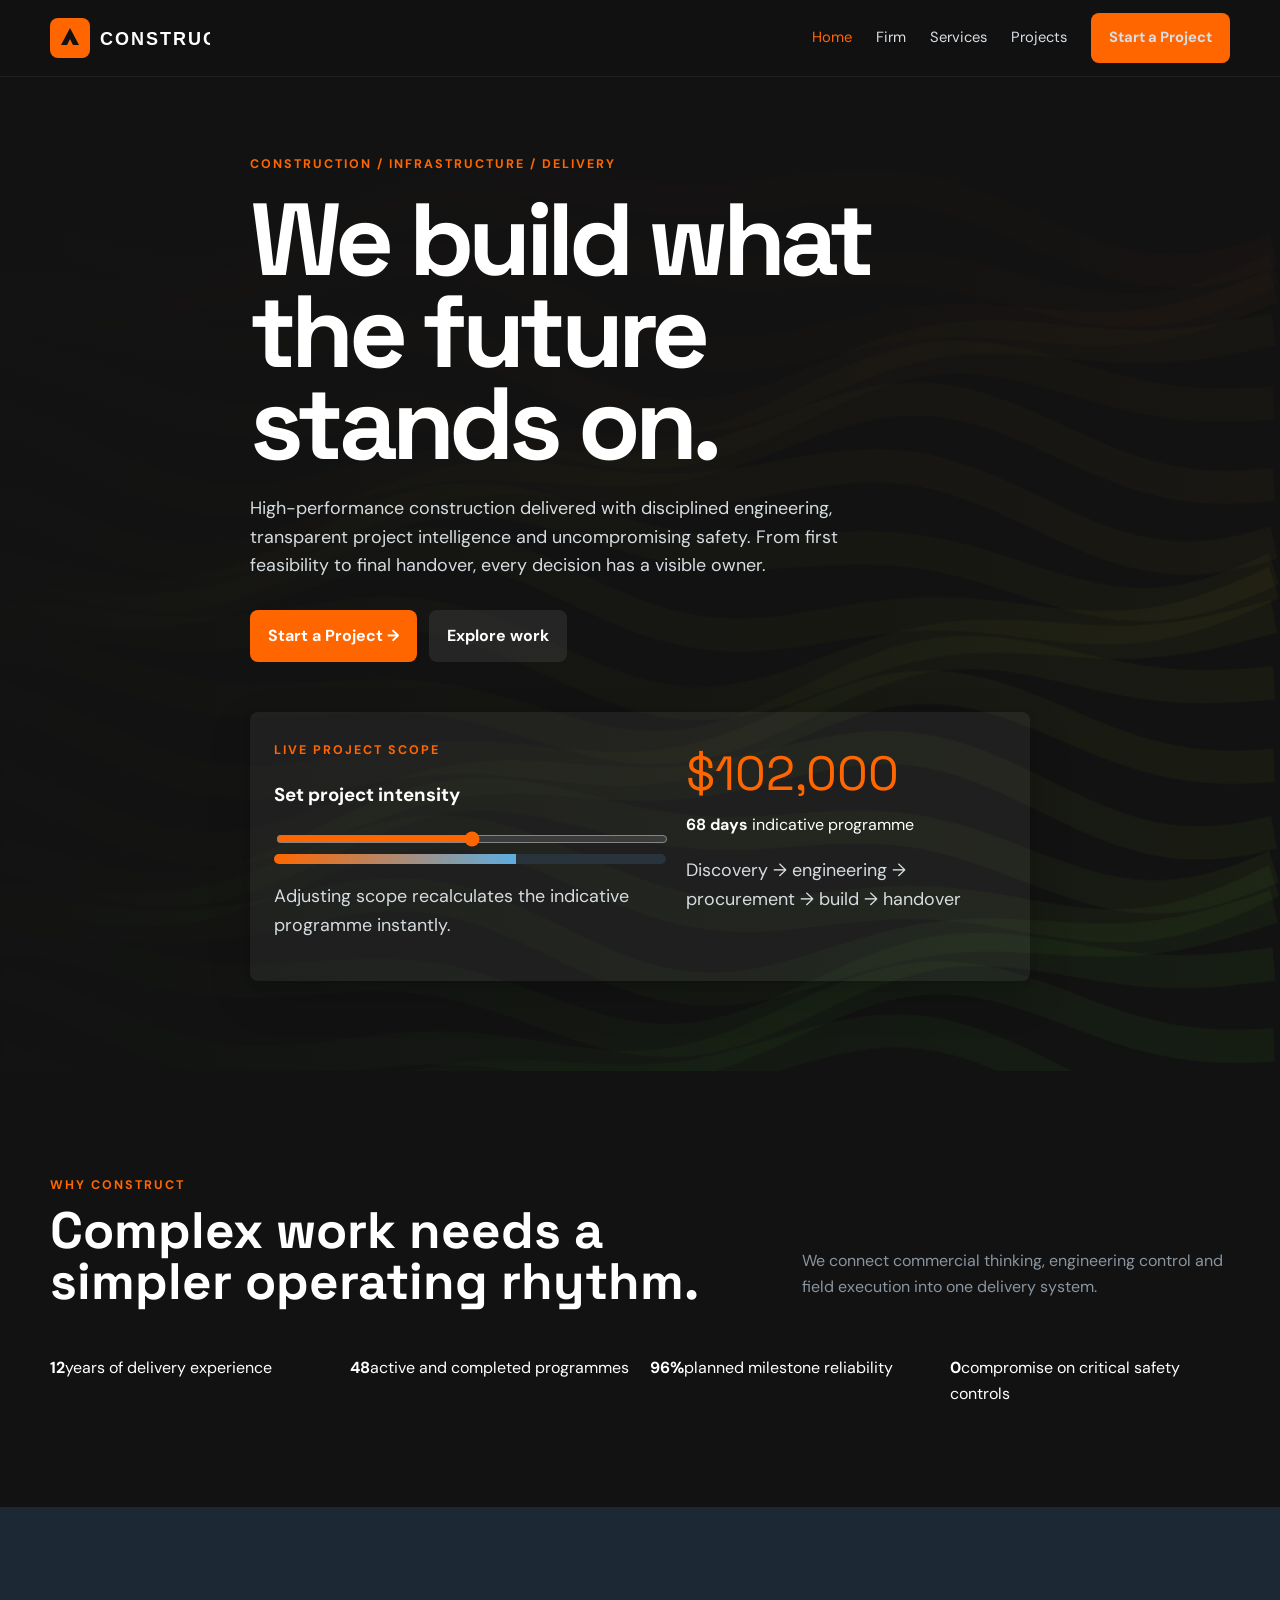
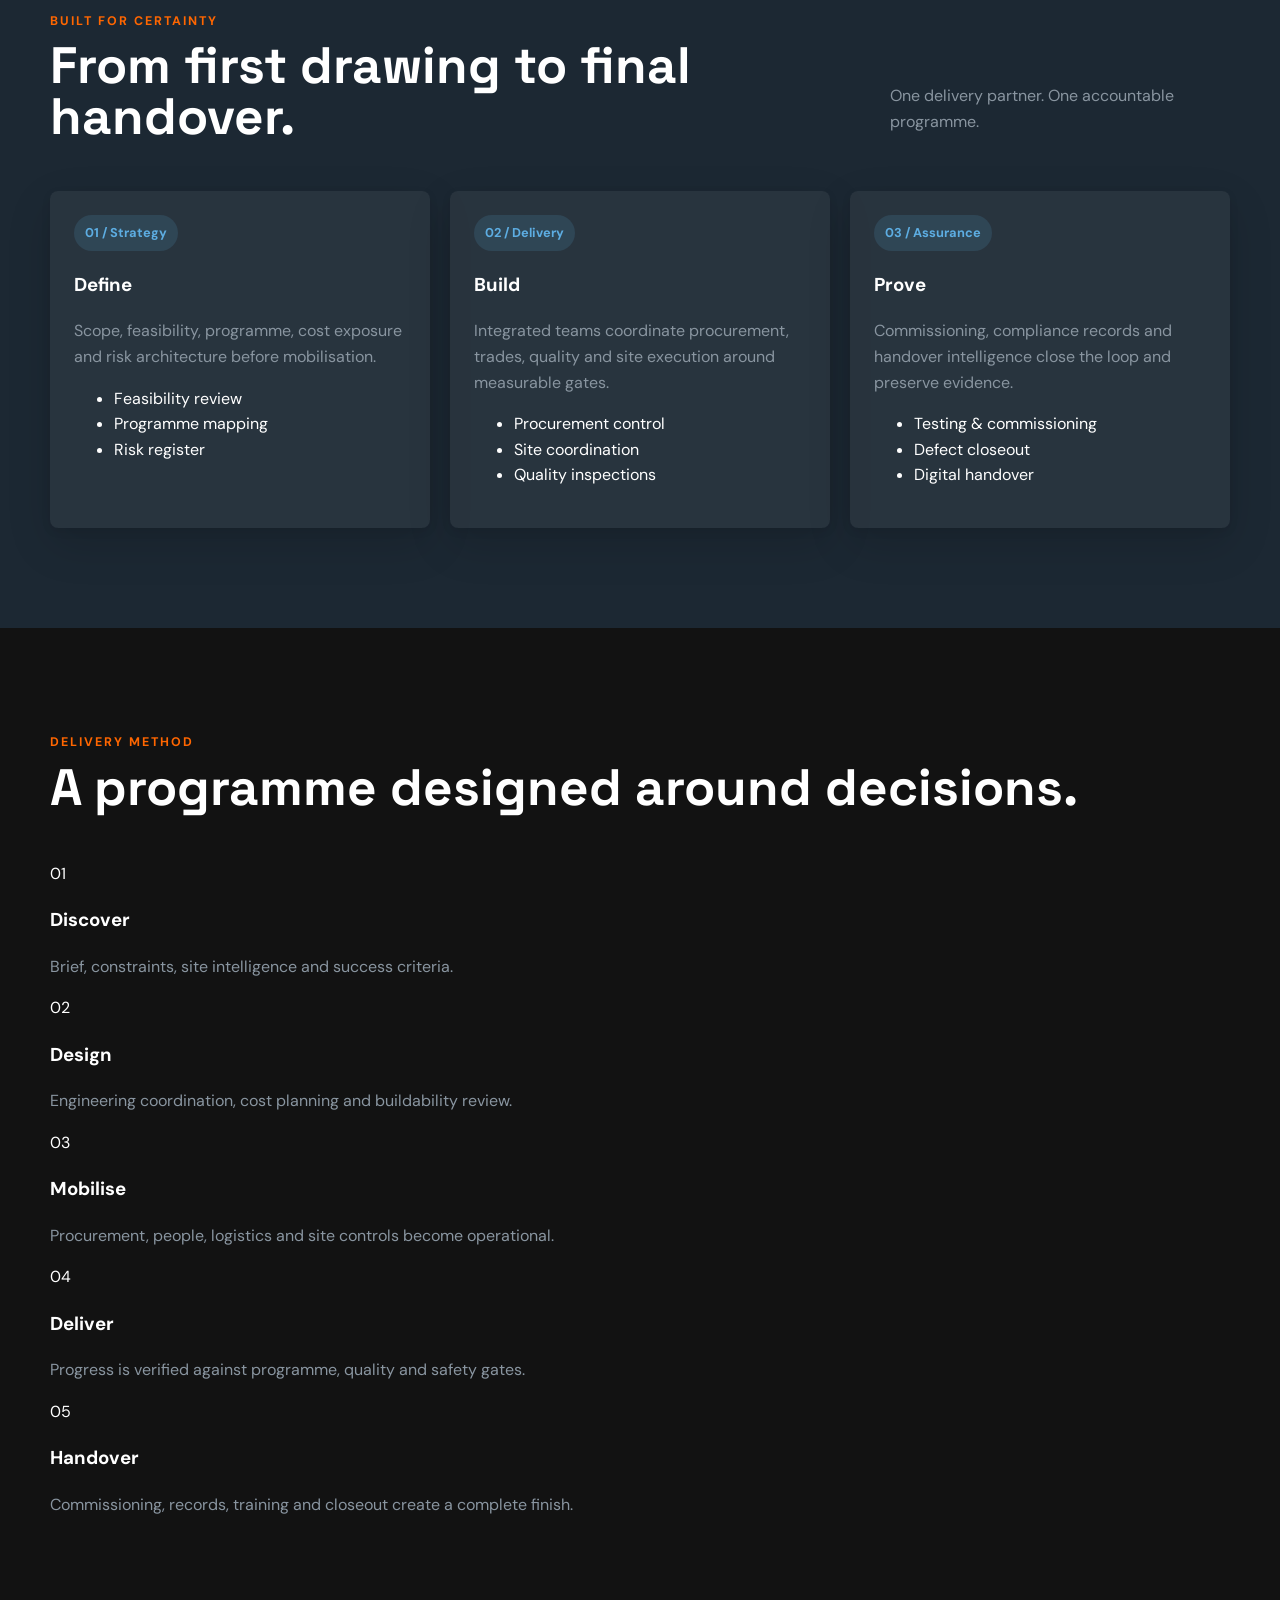
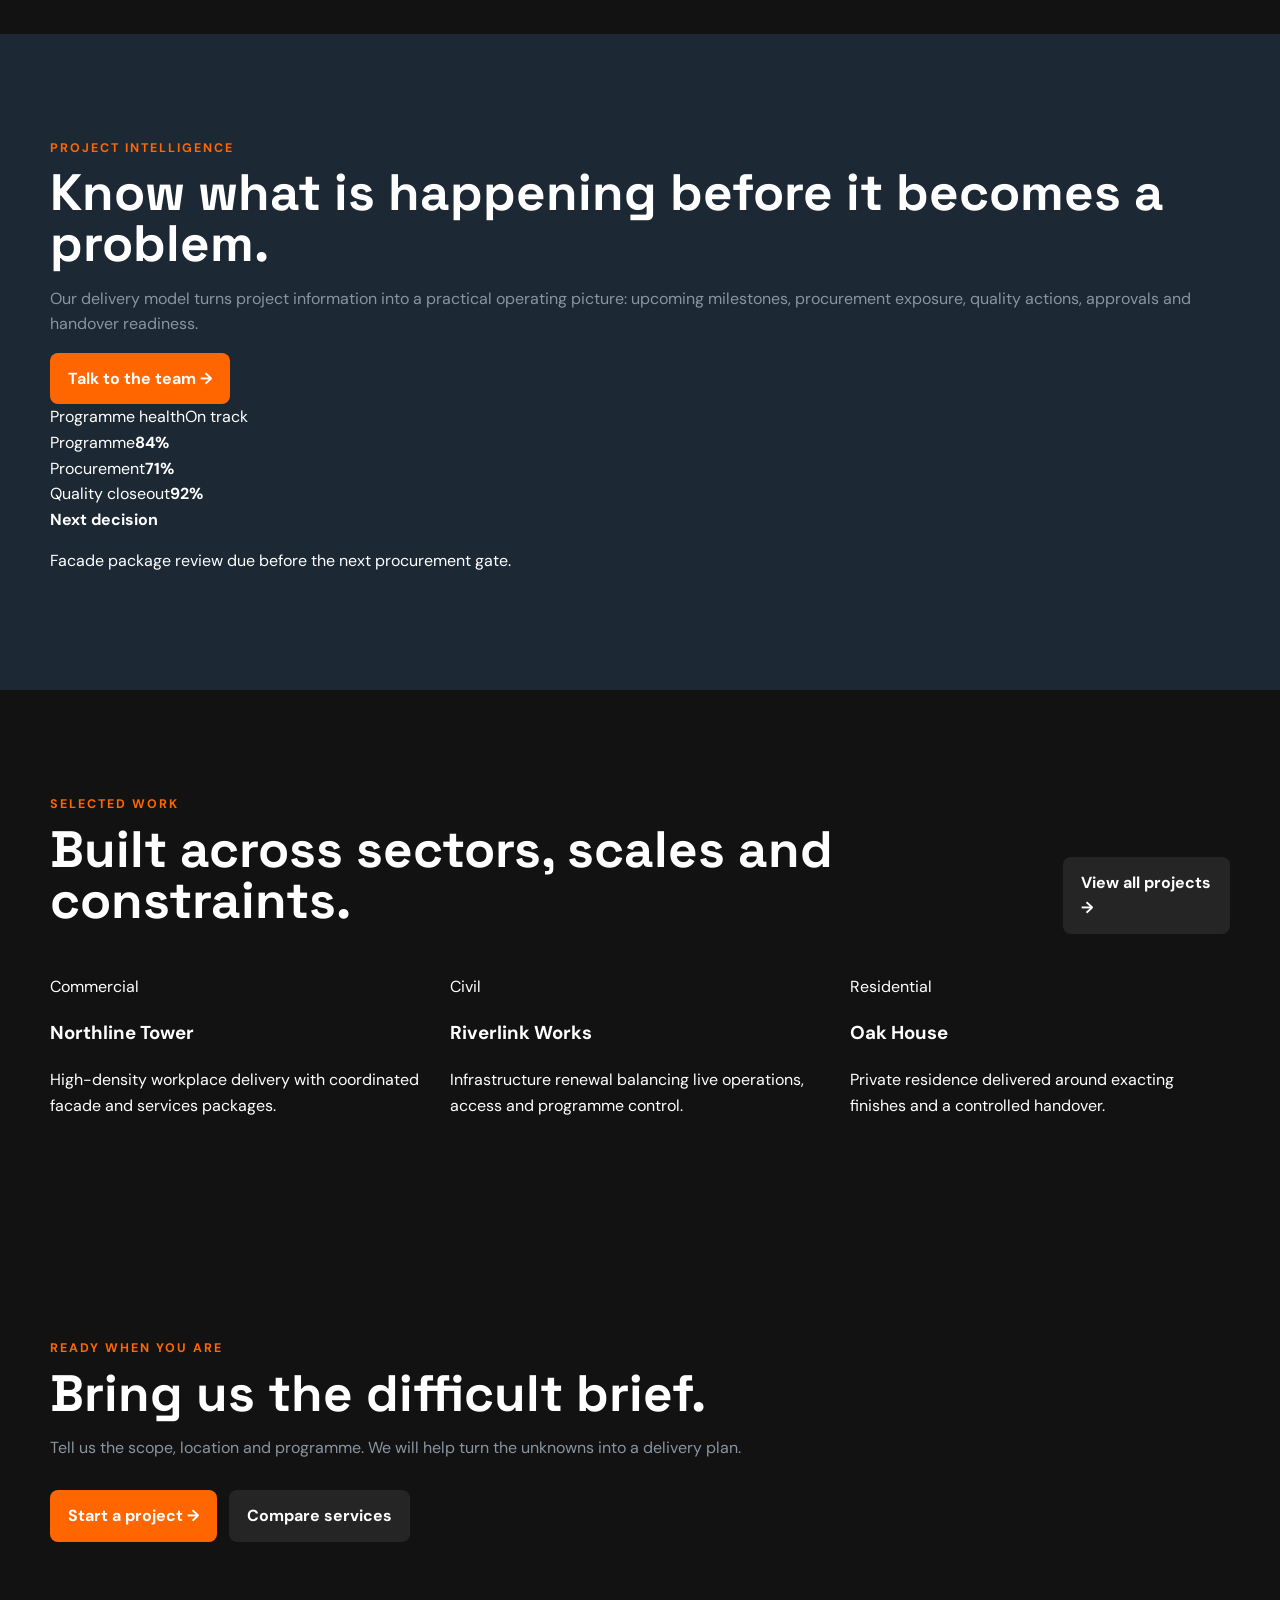
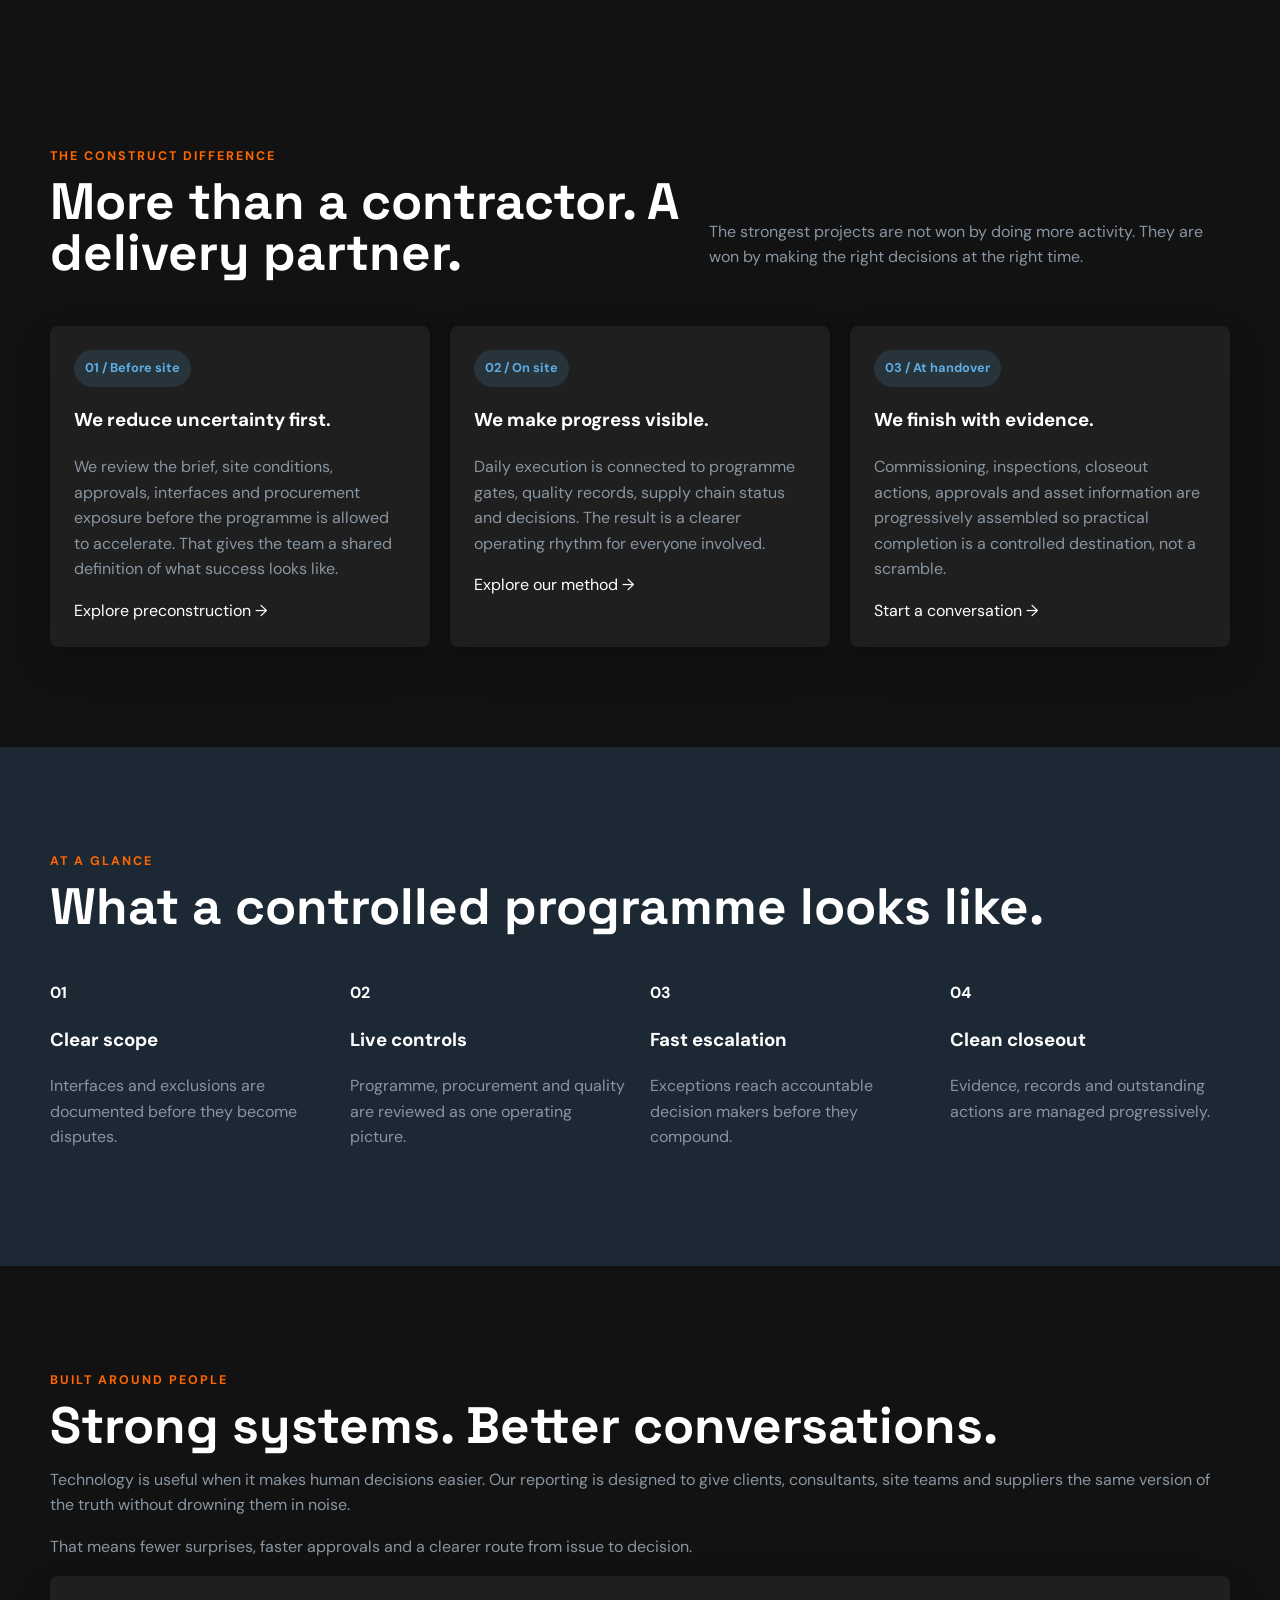
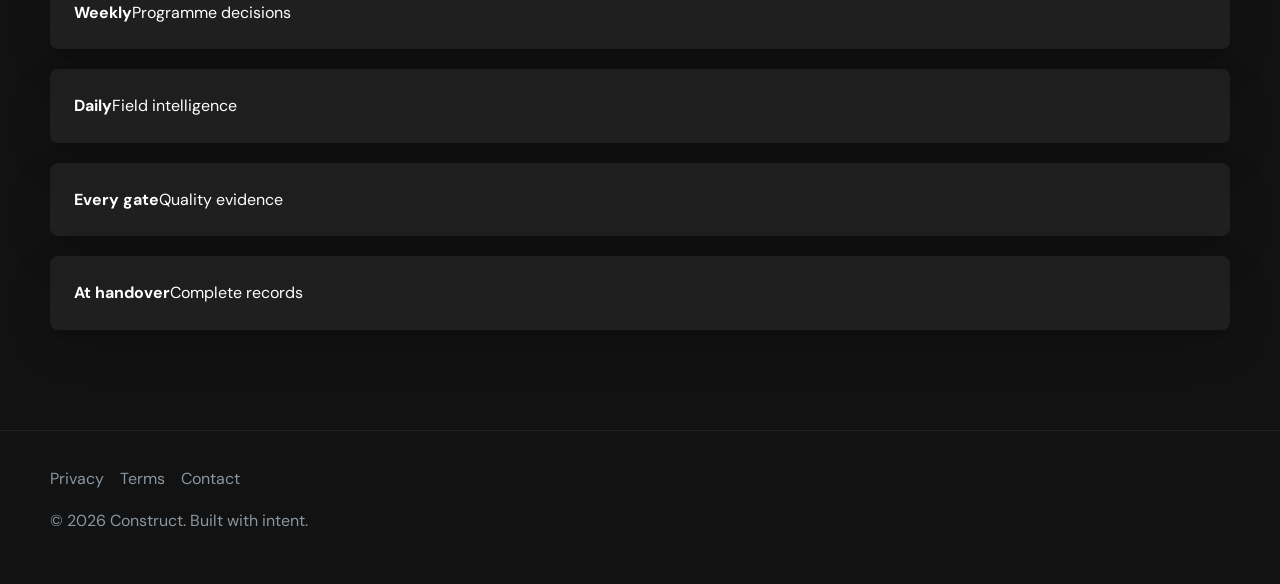
==== commit f8ecafc7: "Remove photographic imagery and replace with custom CSS artwork" ====
--- a/index.html
+++ b/index.html
@@ -14,12 +14,12 @@
 
 <section class="section charcoal"><div class="container split-feature"><div><span class="eyebrow">Project intelligence</span><h2>Know what is happening before it becomes a problem.</h2><p class="muted">Our delivery model turns project information into a practical operating picture: upcoming milestones, procurement exposure, quality actions, approvals and handover readiness.</p><a class="btn btn-primary" href="contact.html">Talk to the team →</a></div><div class="intelligence-card"><div class="intel-top"><span>Programme health</span><span class="status">On track</span></div><div class="intel-row"><span>Programme</span><strong>84%</strong></div><div class="mini-bar"><span style="width:84%"></span></div><div class="intel-row"><span>Procurement</span><strong>71%</strong></div><div class="mini-bar"><span style="width:71%"></span></div><div class="intel-row"><span>Quality closeout</span><strong>92%</strong></div><div class="mini-bar"><span style="width:92%"></span></div><div class="intel-alert"><strong>Next decision</strong><p>Facade package review due before the next procurement gate.</p></div></div></div></section>
 
-<section class="section"><div class="container"><div class="section-head"><div><span class="eyebrow">Selected work</span><h2>Built across sectors, scales and constraints.</h2></div><a class="btn btn-ghost dark-btn" href="portfolio.html">View all projects →</a></div><div class="grid grid-3 image-cards"><a class="image-card" href="portfolio.html"><img src="https://images.unsplash.com/photo-1486406146926-c627a92ad1ab?auto=format&fit=crop&w=1000&q=85" alt="Modern commercial tower"><div><span>Commercial</span><h3>Northline Tower</h3><p>High-density workplace delivery with coordinated facade and services packages.</p></div></a><a class="image-card" href="portfolio.html"><img src="https://images.unsplash.com/photo-1541888946425-d81bb19240f5?auto=format&fit=crop&w=1000&q=85" alt="Construction infrastructure site"><div><span>Civil</span><h3>Riverlink Works</h3><p>Infrastructure renewal balancing live operations, access and programme control.</p></div></a><a class="image-card" href="portfolio.html"><img src="https://images.unsplash.com/photo-1600607687939-ce8a6c25118c?auto=format&fit=crop&w=1000&q=85" alt="Contemporary residential interior"><div><span>Residential</span><h3>Oak House</h3><p>Private residence delivered around exacting finishes and a controlled handover.</p></div></a></div></div></section>
+<section class="section"><div class="container"><div class="section-head"><div><span class="eyebrow">Selected work</span><h2>Built across sectors, scales and constraints.</h2></div><a class="btn btn-ghost dark-btn" href="portfolio.html">View all projects →</a></div><div class="grid grid-3 image-cards"><a class="image-card" href="portfolio.html"><div class="artwork-block tower-art" role="img" aria-label="Modern commercial tower"></div><div><span>Commercial</span><h3>Northline Tower</h3><p>High-density workplace delivery with coordinated facade and services packages.</p></div></a><a class="image-card" href="portfolio.html"><div class="artwork-block infrastructure-art" role="img" aria-label="Construction infrastructure site"></div><div><span>Civil</span><h3>Riverlink Works</h3><p>Infrastructure renewal balancing live operations, access and programme control.</p></div></a><a class="image-card" href="portfolio.html"><div class="artwork-block residence-art" role="img" aria-label="Contemporary residential interior"></div><div><span>Residential</span><h3>Oak House</h3><p>Private residence delivered around exacting finishes and a controlled handover.</p></div></a></div></div></section>
 
 <section class="section cta-section"><div class="container cta-card"><span class="eyebrow">Ready when you are</span><h2>Bring us the difficult brief.</h2><p class="muted">Tell us the scope, location and programme. We will help turn the unknowns into a delivery plan.</p><div class="actions"><a class="btn btn-primary" href="contact.html">Start a project →</a><a class="btn btn-ghost" href="services.html">Compare services</a></div></div></section>
 
 <section class="section"><div class="container"><div class="section-head"><div><span class="eyebrow">The Construct difference</span><h2>More than a contractor. A delivery partner.</h2></div><p class="muted">The strongest projects are not won by doing more activity. They are won by making the right decisions at the right time.</p></div><div class="grid grid-3 narrative-grid"><article class="card narrative-card"><span class="badge">01 / Before site</span><h3>We reduce uncertainty first.</h3><p class="muted">We review the brief, site conditions, approvals, interfaces and procurement exposure before the programme is allowed to accelerate. That gives the team a shared definition of what success looks like.</p><a href="services.html" class="text-button">Explore preconstruction →</a></article><article class="card narrative-card"><span class="badge">02 / On site</span><h3>We make progress visible.</h3><p class="muted">Daily execution is connected to programme gates, quality records, supply chain status and decisions. The result is a clearer operating rhythm for everyone involved.</p><a href="services.html" class="text-button">Explore our method →</a></article><article class="card narrative-card"><span class="badge">03 / At handover</span><h3>We finish with evidence.</h3><p class="muted">Commissioning, inspections, closeout actions, approvals and asset information are progressively assembled so practical completion is a controlled destination, not a scramble.</p><a href="contact.html" class="text-button">Start a conversation →</a></article></div></div></section>
 <section class="section charcoal"><div class="container"><div class="section-head"><div><span class="eyebrow">At a glance</span><h2>What a controlled programme looks like.</h2></div></div><div class="grid grid-4 metric-story"><div><strong>01</strong><h3>Clear scope</h3><p class="muted">Interfaces and exclusions are documented before they become disputes.</p></div><div><strong>02</strong><h3>Live controls</h3><p class="muted">Programme, procurement and quality are reviewed as one operating picture.</p></div><div><strong>03</strong><h3>Fast escalation</h3><p class="muted">Exceptions reach accountable decision makers before they compound.</p></div><div><strong>04</strong><h3>Clean closeout</h3><p class="muted">Evidence, records and outstanding actions are managed progressively.</p></div></div></div></section>
-<section class="section"><div class="container split-feature image-feature"><div class="feature-image"><img src="https://images.unsplash.com/photo-1504307651254-35680f356dfd?auto=format&fit=crop&w=1200&q=85" loading="lazy" alt="Construction team working on a building"></div><div><span class="eyebrow">Built around people</span><h2>Strong systems. Better conversations.</h2><p class="muted">Technology is useful when it makes human decisions easier. Our reporting is designed to give clients, consultants, site teams and suppliers the same version of the truth without drowning them in noise.</p><p class="muted">That means fewer surprises, faster approvals and a clearer route from issue to decision.</p><div class="grid grid-2 mini-values"><div class="card"><strong>Weekly</strong><span>Programme decisions</span></div><div class="card"><strong>Daily</strong><span>Field intelligence</span></div><div class="card"><strong>Every gate</strong><span>Quality evidence</span></div><div class="card"><strong>At handover</strong><span>Complete records</span></div></div></div></div></section>
+<section class="section"><div class="container split-feature image-feature"><div class="feature-image"><div class="artwork-block infrastructure-art" role="img" aria-label="Construction team working on a building"></div></div><div><span class="eyebrow">Built around people</span><h2>Strong systems. Better conversations.</h2><p class="muted">Technology is useful when it makes human decisions easier. Our reporting is designed to give clients, consultants, site teams and suppliers the same version of the truth without drowning them in noise.</p><p class="muted">That means fewer surprises, faster approvals and a clearer route from issue to decision.</p><div class="grid grid-2 mini-values"><div class="card"><strong>Weekly</strong><span>Programme decisions</span></div><div class="card"><strong>Daily</strong><span>Field intelligence</span></div><div class="card"><strong>Every gate</strong><span>Quality evidence</span></div><div class="card"><strong>At handover</strong><span>Complete records</span></div></div></div></div></section>
 </main>
 <footer><div class="container"><div class="footer-links"><a href="privacy-policy.html">Privacy</a><a href="terms-of-service.html">Terms</a><a href="contact.html">Contact</a></div><p>© 2026 Construct. Built with intent.</p></div></footer><script src="script.js"></script></body></html>
--- a/styles.css
+++ b/styles.css
@@ -1,9 +1,9 @@
 @import url('https://fonts.googleapis.com/css2?family=DM+Sans:wght@400;500;600;700&family=Space+Grotesk:wght@500;600;700&display=swap');
 :root{--orange:#ff6600;--blue:#5dade2;--ink:#121212;--charcoal:#1c2833;--soft:#f4f6f9;--white:#fff;--muted:#aab4be;--radius:8px;--shadow:0 16px 45px rgba(0,0,0,.14),0 3px 10px rgba(0,0,0,.08);--ease:cubic-bezier(.2,.8,.2,1)}
-*{box-sizing:border-box}html{scroll-behavior:smooth}body{margin:0;font-family:"DM Sans",system-ui,sans-serif;background:var(--ink);color:var(--white);line-height:1.6}a{color:inherit;text-decoration:none}button,input,select,textarea{font:inherit}button{cursor:pointer;border:0}.container{width:min(1180px,calc(100% - 40px));margin:auto}.site-header{position:fixed;z-index:50;top:0;left:0;right:0;background:rgba(18,18,18,.76);backdrop-filter:blur(16px);border-bottom:1px solid rgba(255,255,255,.06)}.nav{height:76px;display:flex;align-items:center;justify-content:space-between}.logo{display:flex;align-items:center;gap:10px;font-family:"Space Grotesk";font-weight:700;letter-spacing:.08em}.logo-mark{width:34px;height:34px;border-radius:8px;background:var(--orange);display:grid;place-items:center;color:#111;font-weight:800}.nav-links{display:flex;gap:24px;align-items:center}.nav-links a{font-size:.92rem;color:#d8dee3;transition:.25s}.nav-links a:hover,.nav-links a.active{color:var(--orange)}.menu{display:none;background:none;color:white;font-size:26px}.btn{display:inline-flex;align-items:center;justify-content:center;gap:9px;padding:13px 18px;border-radius:8px;font-weight:700;transition:transform .25s var(--ease),box-shadow .25s,background .25s}.btn:hover{transform:translateY(-2px);box-shadow:var(--shadow)}.btn-primary{background:var(--orange);color:#fff}.btn-secondary{background:var(--blue);color:#102030}.btn-ghost{background:rgba(255,255,255,.08);color:#fff}.hero{min-height:100vh;padding:150px 0 90px;position:relative;overflow:hidden;display:flex;align-items:center}.hero canvas{position:absolute;inset:0;width:100%;height:100%;opacity:.72}.hero:after{content:"";position:absolute;inset:0;background:linear-gradient(90deg,rgba(18,18,18,.94),rgba(18,18,18,.62),rgba(18,18,18,.28));pointer-events:none}.hero-content{position:relative;z-index:2;max-width:780px}.eyebrow{text-transform:uppercase;letter-spacing:.16em;color:var(--orange);font-size:.78rem;font-weight:700}.hero h1{font-family:"Space Grotesk";font-size:clamp(3.4rem,8vw,7.2rem);line-height:.9;letter-spacing:-.055em;margin:18px 0 24px}.hero p{max-width:650px;color:#d6dce0;font-size:1.12rem}.actions{display:flex;gap:12px;flex-wrap:wrap;margin-top:30px}.section{padding:100px 0}.section-head{display:flex;justify-content:space-between;gap:30px;align-items:end;margin-bottom:40px}.section h2{font-family:"Space Grotesk";font-size:clamp(2rem,4vw,3.5rem);line-height:1;margin:8px 0}.muted{color:#8995a0}.card{background:rgba(255,255,255,.055);border-radius:var(--radius);box-shadow:var(--shadow);padding:24px}.grid{display:grid;gap:20px}.grid-3{grid-template-columns:repeat(3,1fr)}.grid-4{grid-template-columns:repeat(4,1fr)}.stat{font-family:"Space Grotesk";font-size:2.2rem;font-weight:700}.scope{display:grid;grid-template-columns:1.1fr .9fr;gap:20px;margin-top:50px}.range{width:100%;accent-color:var(--orange)}.scope-output{font-size:3rem;font-family:"Space Grotesk";color:var(--orange)}.phase-bar{height:10px;border-radius:99px;background:#29333c;overflow:hidden}.phase-bar span{display:block;height:100%;background:linear-gradient(90deg,var(--orange),var(--blue));width:60%;transition:width .35s}.dark{background:var(--ink)}.light{background:var(--white);color:var(--charcoal)}.charcoal{background:var(--charcoal)}.mesh{background:radial-gradient(circle at 20% 20%,rgba(255,102,0,.24),transparent 28%),radial-gradient(circle at 80% 10%,rgba(93,173,226,.16),transparent 30%),linear-gradient(135deg,#1c2833,#121212 65%,#25160e)}.timeline{position:relative;display:grid;gap:24px}.timeline:before{content:"";position:absolute;left:14px;top:0;bottom:0;width:2px;background:#33404a}.timeline-item{position:relative;padding-left:52px}.timeline-dot{position:absolute;left:7px;top:5px;width:16px;height:16px;background:var(--orange);border-radius:50%;box-shadow:0 0 0 6px rgba(255,102,0,.13)}.people img{width:100%;aspect-ratio:1/1;object-fit:cover;border-radius:8px;filter:grayscale(1);transition:.4s}.people .card:hover img{filter:grayscale(0);transform:perspective(700px) rotateX(2deg) rotateY(-4deg) scale(1.02)}.badge{display:inline-flex;padding:8px 11px;border-radius:999px;background:rgba(93,173,226,.14);color:var(--blue);font-size:.8rem;font-weight:700}.package{position:relative}.package.featured{outline:2px solid var(--orange)}.price{font-family:"Space Grotesk";font-size:2.4rem;margin:18px 0}.accordion button{width:100%;text-align:left;background:transparent;color:inherit;padding:18px 0;border-bottom:1px solid rgba(255,255,255,.09);display:flex;justify-content:space-between}.panel{max-height:0;overflow:hidden;transition:max-height .35s ease}.panel p{color:#aeb8c0}.filters{display:flex;gap:8px;flex-wrap:wrap;margin-bottom:24px}.filter{padding:10px 14px;border-radius:999px;background:#eef1f4;color:#35404a}.filter.active{background:var(--orange);color:white}.portfolio-grid{display:grid;grid-template-columns:repeat(3,1fr);gap:18px}.project{border-radius:8px;overflow:hidden;background:white;box-shadow:var(--shadow);transition:.3s}.project.hide{display:none}.project img{width:100%;aspect-ratio:4/3;object-fit:cover;display:block}.project-body{padding:18px}.modal{position:fixed;inset:0;background:rgba(0,0,0,.8);display:none;place-items:center;z-index:100;padding:20px}.modal.open{display:grid}.modal-box{background:#fff;color:#1c2833;max-width:760px;width:100%;border-radius:8px;overflow:hidden;box-shadow:var(--shadow)}.modal-box img{width:100%;max-height:55vh;object-fit:cover}.modal-content{padding:24px}.form{display:grid;gap:15px}.form input,.form textarea,.form select{width:100%;padding:13px 14px;border-radius:8px;border:0;background:#fff;color:#1c2833}.form textarea{min-height:130px}.error{color:#ff9b70;font-size:.82rem;min-height:1.2em}.map{min-height:350px;border-radius:8px;background:linear-gradient(135deg,#27343e,#172028);position:relative;overflow:hidden}.map:before{content:"";position:absolute;inset:20% 8%;background:repeating-linear-gradient(35deg,transparent 0 32px,rgba(93,173,226,.16) 33px 35px),repeating-linear-gradient(125deg,transparent 0 46px,rgba(255,255,255,.06) 47px 49px);transform:rotate(-7deg)}.pin{position:absolute;left:58%;top:44%;width:22px;height:22px;border-radius:50% 50% 50% 0;background:var(--orange);transform:rotate(-45deg);box-shadow:0 0 0 10px rgba(255,102,0,.15)}footer{padding:35px 0;border-top:1px solid rgba(255,255,255,.08);color:#8995a0}.footer-links{display:flex;gap:16px;flex-wrap:wrap}.notice{padding:14px;border-radius:8px;background:rgba(255,102,0,.1);color:#ffad7f}.auth{max-width:480px;margin:70px auto}.error-page{min-height:100vh;display:grid;place-items:center;text-align:center}.error-code{font:700 clamp(6rem,20vw,13rem) "Space Grotesk";line-height:.8;color:var(--orange)}
-@media(max-width:900px){.nav-links{position:fixed;top:76px;right:0;width:min(320px,85vw);height:calc(100vh - 76px);background:#101010;display:flex;flex-direction:column;align-items:stretch;padding:25px;transform:translateX(110%);transition:.3s}.nav-links.open{transform:none}.menu{display:block}.grid-3,.grid-4,.portfolio-grid,.metric-grid,.scope{grid-template-columns:1fr 1fr}.split{grid-template-columns:1fr}.sidebar{display:none}.hero h1{font-size:clamp(3rem,13vw,5.5rem)}}@media(max-width:620px){.container{width:min(100% - 28px,1180px)}.section{padding:70px 0}.section-head{display:block}.grid-3,.grid-4,.portfolio-grid,.metric-grid,.scope{grid-template-columns:1fr}.form label{display:grid;gap:7px;font-weight:600}.form input,.form textarea,.form select{outline:2px solid transparent;transition:.2s}.form input:focus,.form textarea:focus,.form select:focus{outline-color:rgba(255,102,0,.35);box-shadow:0 0 0 4px rgba(255,102,0,.08)}.map{box-shadow:var(--shadow)}.contact-cards .card{min-height:220px;display:flex;flex-direction:column}.contact-cards .text-button{margin-top:auto}.text-button{transition:.2s}.text-button:hover{letter-spacing:.01em}.toast{border:1px solid #e1e6ea}.portal-section{max-width:1180px;margin-left:auto;margin-right:auto}.capacity-row .mini-bar,.mini-bar{height:8px;border-radius:99px;background:#e2e7eb;overflow:hidden}.mini-bar span{display:block;height:100%;background:linear-gradient(90deg,var(--orange),var(--blue));border-radius:inherit}.phase-card{width:100%;text-align:left;color:inherit}.phase-card:hover{transform:translateY(-4px)}.phase-card.active{outline:2px solid var(--orange)}.client-support{margin-top:20px}.client-support>div{display:flex;justify-content:space-between;gap:25px;align-items:center}.diary-item{display:grid;grid-template-columns:75px 1fr;gap:12px;padding:14px 0;border-bottom:1px solid rgba(255,255,255,.08)}.diary-item>span{color:var(--orange);font-weight:700}.health-card .big-percent{font:700 clamp(3rem,7vw,5rem) "Space Grotesk";color:var(--orange);line-height:1;margin:16px 0}.milestone-date{font:700 3rem "Space Grotesk";margin:18px 0}.milestone-date small{font-size:.9rem;color:var(--muted)}hr{border:0;border-top:1px solid rgba(255,255,255,.1);margin:20px 0}.process-detailed{display:grid;grid-template-columns:repeat(5,1fr);gap:16px}.process-detailed article{padding:20px;border:1px solid rgba(255,255,255,.08);border-radius:8px}.gallery-strip img{transition:transform .4s var(--ease)}.gallery-strip img:hover{transform:scale(1.02)}.brief-guide>div{padding:8px}.brief-guide strong{font:700 2rem "Space Grotesk";color:var(--orange)}
-@media(max-width:900px){.process-detailed{grid-template-columns:1fr 1fr}.client-support>div{display:block}.client-support .actions{margin-top:20px}}
-@media(max-width:620px){.nav{height:68px}.site-header{background:rgba(18,18,18,.92)}.nav-links{top:68px;height:calc(100vh - 68px)}.hero{min-height:auto;padding-bottom:55px}.hero h1{letter-spacing:-.045em}.hero .scope{grid-template-columns:1fr}.section-head{margin-bottom:28px}.process-detailed{grid-template-columns:1fr}.client-support .actions,.actions{width:100%}.actions .btn{flex:1}.diary-item{grid-template-columns:62px 1fr}.table{min-width:620px}}
+*{box-sizing:border-box}html{scroll-behavior:smooth}body{margin:0;font-family:"DM Sans",system-ui,sans-serif;background:var(--ink);color:var(--white);line-height:1.6}a{color:inherit;text-decoration:none}button,input,select,textarea{font:inherit}button{cursor:pointer;border:0}.container{width:min(1180px,calc(100% - 40px));margin:auto}.site-header{position:fixed;z-index:50;top:0;left:0;right:0;background:rgba(18,18,18,.76);backdrop-filter:blur(16px);border-bottom:1px solid rgba(255,255,255,.06)}.nav{height:76px;display:flex;align-items:center;justify-content:space-between}.logo{display:flex;align-items:center;gap:10px;font-family:"Space Grotesk";font-weight:700;letter-spacing:.08em}.logo-mark{width:34px;height:34px;border-radius:8px;background:var(--orange);display:grid;place-items:center;color:#111;font-weight:800}.nav-links{display:flex;gap:24px;align-items:center}.nav-links a{font-size:.92rem;color:#d8dee3;transition:.25s}.nav-links a:hover,.nav-links a.active{color:var(--orange)}.menu{display:none;background:none;color:white;font-size:26px}.btn{display:inline-flex;align-items:center;justify-content:center;gap:9px;padding:13px 18px;border-radius:8px;font-weight:700;transition:transform .25s var(--ease),box-shadow .25s,background .25s}.btn:hover{transform:translateY(-2px);box-shadow:var(--shadow)}.btn-primary{background:var(--orange);color:#fff}.btn-secondary{background:var(--blue);color:#102030}.btn-ghost{background:rgba(255,255,255,.08);color:#fff}.hero{min-height:100vh;padding:150px 0 90px;position:relative;overflow:hidden;display:flex;align-items:center}.hero canvas{position:absolute;inset:0;width:100%;height:100%;opacity:.72}.hero:after{content:"";position:absolute;inset:0;background:linear-gradient(90deg,rgba(18,18,18,.94),rgba(18,18,18,.62),rgba(18,18,18,.28));pointer-events:none}.hero-content{position:relative;z-index:2;max-width:780px}.eyebrow{text-transform:uppercase;letter-spacing:.16em;color:var(--orange);font-size:.78rem;font-weight:700}.hero h1{font-family:"Space Grotesk";font-size:clamp(3.4rem,8vw,7.2rem);line-height:.9;letter-spacing:-.055em;margin:18px 0 24px}.hero p{max-width:650px;color:#d6dce0;font-size:1.12rem}.actions{display:flex;gap:12px;flex-wrap:wrap;margin-top:30px}.section{padding:100px 0}.section-head{display:flex;justify-content:space-between;gap:30px;align-items:end;margin-bottom:40px}.section h2{font-family:"Space Grotesk";font-size:clamp(2rem,4vw,3.5rem);line-height:1;margin:8px 0}.muted{color:#8995a0}.card{background:rgba(255,255,255,.055);border-radius:var(--radius);box-shadow:var(--shadow);padding:24px}.grid{display:grid;gap:20px}.grid-3{grid-template-columns:repeat(3,1fr)}.grid-4{grid-template-columns:repeat(4,1fr)}.stat{font-family:"Space Grotesk";font-size:2.2rem;font-weight:700}.scope{display:grid;grid-template-columns:1.1fr .9fr;gap:20px;margin-top:50px}.range{width:100%;accent-color:var(--orange)}.scope-output{font-size:3rem;font-family:"Space Grotesk";color:var(--orange)}.phase-bar{height:10px;border-radius:99px;background:#29333c;overflow:hidden}.phase-bar span{display:block;height:100%;background:linear-gradient(90deg,var(--orange),var(--blue));width:60%;transition:width .35s}.dark{background:var(--ink)}.light{background:var(--white);color:var(--charcoal)}.charcoal{background:var(--charcoal)}.mesh{background:radial-gradient(circle at 20% 20%,rgba(255,102,0,.24),transparent 28%),radial-gradient(circle at 80% 10%,rgba(93,173,226,.16),transparent 30%),linear-gradient(135deg,#1c2833,#121212 65%,#25160e)}.timeline{position:relative;display:grid;gap:24px}.timeline:before{content:"";position:absolute;left:14px;top:0;bottom:0;width:2px;background:#33404a}.timeline-item{position:relative;padding-left:52px}.timeline-dot{position:absolute;left:7px;top:5px;width:16px;height:16px;background:var(--orange);border-radius:50%;box-shadow:0 0 0 6px rgba(255,102,0,.13)}.people img{width:100%;aspect-ratio:1/1;object-fit:cover;border-radius:8px;filter:grayscale(1);transition:.4s}.people .card:hover img{filter:grayscale(0);transform:perspective(700px) rotateX(2deg) rotateY(-4deg) scale(1.02)}.badge{display:inline-flex;padding:8px 11px;border-radius:999px;background:rgba(93,173,226,.14);color:var(--blue);font-size:.8rem;font-weight:700}.package{position:relative}.package.featured{outline:2px solid var(--orange)}.price{font-family:"Space Grotesk";font-size:2.4rem;margin:18px 0}.accordion button{width:100%;text-align:left;background:transparent;color:inherit;padding:18px 0;border-bottom:1px solid rgba(255,255,255,.09);display:flex;justify-content:space-between}.panel{max-height:0;overflow:hidden;transition:max-height .35s ease}.panel p{color:#aeb8c0}.filters{display:flex;gap:8px;flex-wrap:wrap;margin-bottom:24px}.filter{padding:10px 14px;border-radius:999px;background:#eef1f4;color:#35404a}.filter.active{background:var(--orange);color:white}.portfolio-grid{display:grid;grid-template-columns:repeat(3,1fr);gap:18px}.project{border-radius:8px;overflow:hidden;background:white;box-shadow:var(--shadow);transition:.3s}.project.hide{display:none}.project img{width:100%;aspect-ratio:4/3;object-fit:cover;display:block}.project-body{padding:18px}.modal{position:fixed;inset:0;background:rgba(0,0,0,.8);display:none;place-items:center;z-index:100;padding:20px}.modal.open{display:grid}.modal-box{background:#fff;color:#1c2833;max-width:760px;width:100%;border-radius:8px;overflow:hidden;box-shadow:var(--shadow)}.modal-box img{width:100%;max-height:55vh;object-fit:cover}.modal-content{padding:24px}.form{display:grid;gap:15px}.form input,.form textarea,.form select{width:100%;padding:13px 14px;border-radius:8px;border:0;background:#fff;color:#1c2833}.form textarea{min-height:130px}.error{color:#ff9b70;font-size:.82rem;min-height:1.2em}.map{min-height:350px;border-radius:8px;background:linear-gradient(135deg,#27343e,#172028);position:relative;overflow:hidden}.map:before{content:"";position:absolute;inset:20% 8%;background:repeating-linear-gradient(35deg,transparent 0 32px,rgba(93,173,226,.16) 33px 35px),repeating-linear-gradient(125deg,transparent 0 46px,rgba(255,255,255,.06) 47px 49px);transform:rotate(-7deg)}.pin{position:absolute;left:58%;top:44%;width:22px;height:22px;border-radius:50% 50% 50% 0;background:var(--orange);transform:rotate(-45deg);box-shadow:0 0 0 10px rgba(255,102,0,.15)}footer{padding:35px 0;border-top:1px solid rgba(255,255,255,.08);color:#8995a0}.footer-links{display:flex;gap:16px;flex-wrap:wrap}.error-page{min-height:100vh;display:grid;place-items:center;text-align:center}.error-code{font:700 clamp(6rem,20vw,13rem) "Space Grotesk";line-height:.8;color:var(--orange)}
+@media(max-width:900px){.nav-links{position:fixed;top:76px;right:0;width:min(320px,85vw);height:calc(100vh - 76px);background:#101010;display:flex;flex-direction:column;align-items:stretch;padding:25px;transform:translateX(110%);transition:.3s}.nav-links.open{transform:none}.menu{display:block}.grid-3,.grid-4,.portfolio-grid,,.scope{grid-template-columns:1fr 1fr}.split{grid-template-columns:1fr}.hero h1{font-size:clamp(3rem,13vw,5.5rem)}}@media(max-width:620px){.container{width:min(100% - 28px,1180px)}.section{padding:70px 0}.section-head{display:block}.grid-3,.grid-4,.portfolio-grid,,.scope{grid-template-columns:1fr}.form label{display:grid;gap:7px;font-weight:600}.form input,.form textarea,.form select{outline:2px solid transparent;transition:.2s}.form input:focus,.form textarea:focus,.form select:focus{outline-color:rgba(255,102,0,.35);box-shadow:0 0 0 4px rgba(255,102,0,.08)}.map{box-shadow:var(--shadow)}.contact-cards .card{min-height:220px;display:flex;flex-direction:column}.contact-cards .text-button{margin-top:auto}.text-button{transition:.2s}.text-button:hover{letter-spacing:.01em}.mini-bar span{display:block;height:100%;background:linear-gradient(90deg,var(--orange),var(--blue));border-radius:inherit}hr{border:0;border-top:1px solid rgba(255,255,255,.1);margin:20px 0}.process-detailed{display:grid;grid-template-columns:repeat(5,1fr);gap:16px}.process-detailed article{padding:20px;border:1px solid rgba(255,255,255,.08);border-radius:8px}.gallery-strip img{transition:transform .4s var(--ease)}.gallery-strip img:hover{transform:scale(1.02)}.brief-guide>div{padding:8px}.brief-guide strong{font:700 2rem "Space Grotesk";color:var(--orange)}
+@media(max-width:900px){.process-detailed{grid-template-columns:1fr 1fr}}
+@media(max-width:620px){.nav{height:68px}.site-header{background:rgba(18,18,18,.92)}.nav-links{top:68px;height:calc(100vh - 68px)}.hero{min-height:auto;padding-bottom:55px}.hero h1{letter-spacing:-.045em}.hero .scope{grid-template-columns:1fr}.section-head{margin-bottom:28px}.process-detailed{grid-template-columns:1fr}.client-support .actions,.actions{width:100%}.actions .btn{flex:1}}
 @media(prefers-reduced-motion:reduce){*,*:before,*:after{scroll-behavior:auto!important;animation:none!important;transition:none!important}}
 
 /* Public-site layout system */
